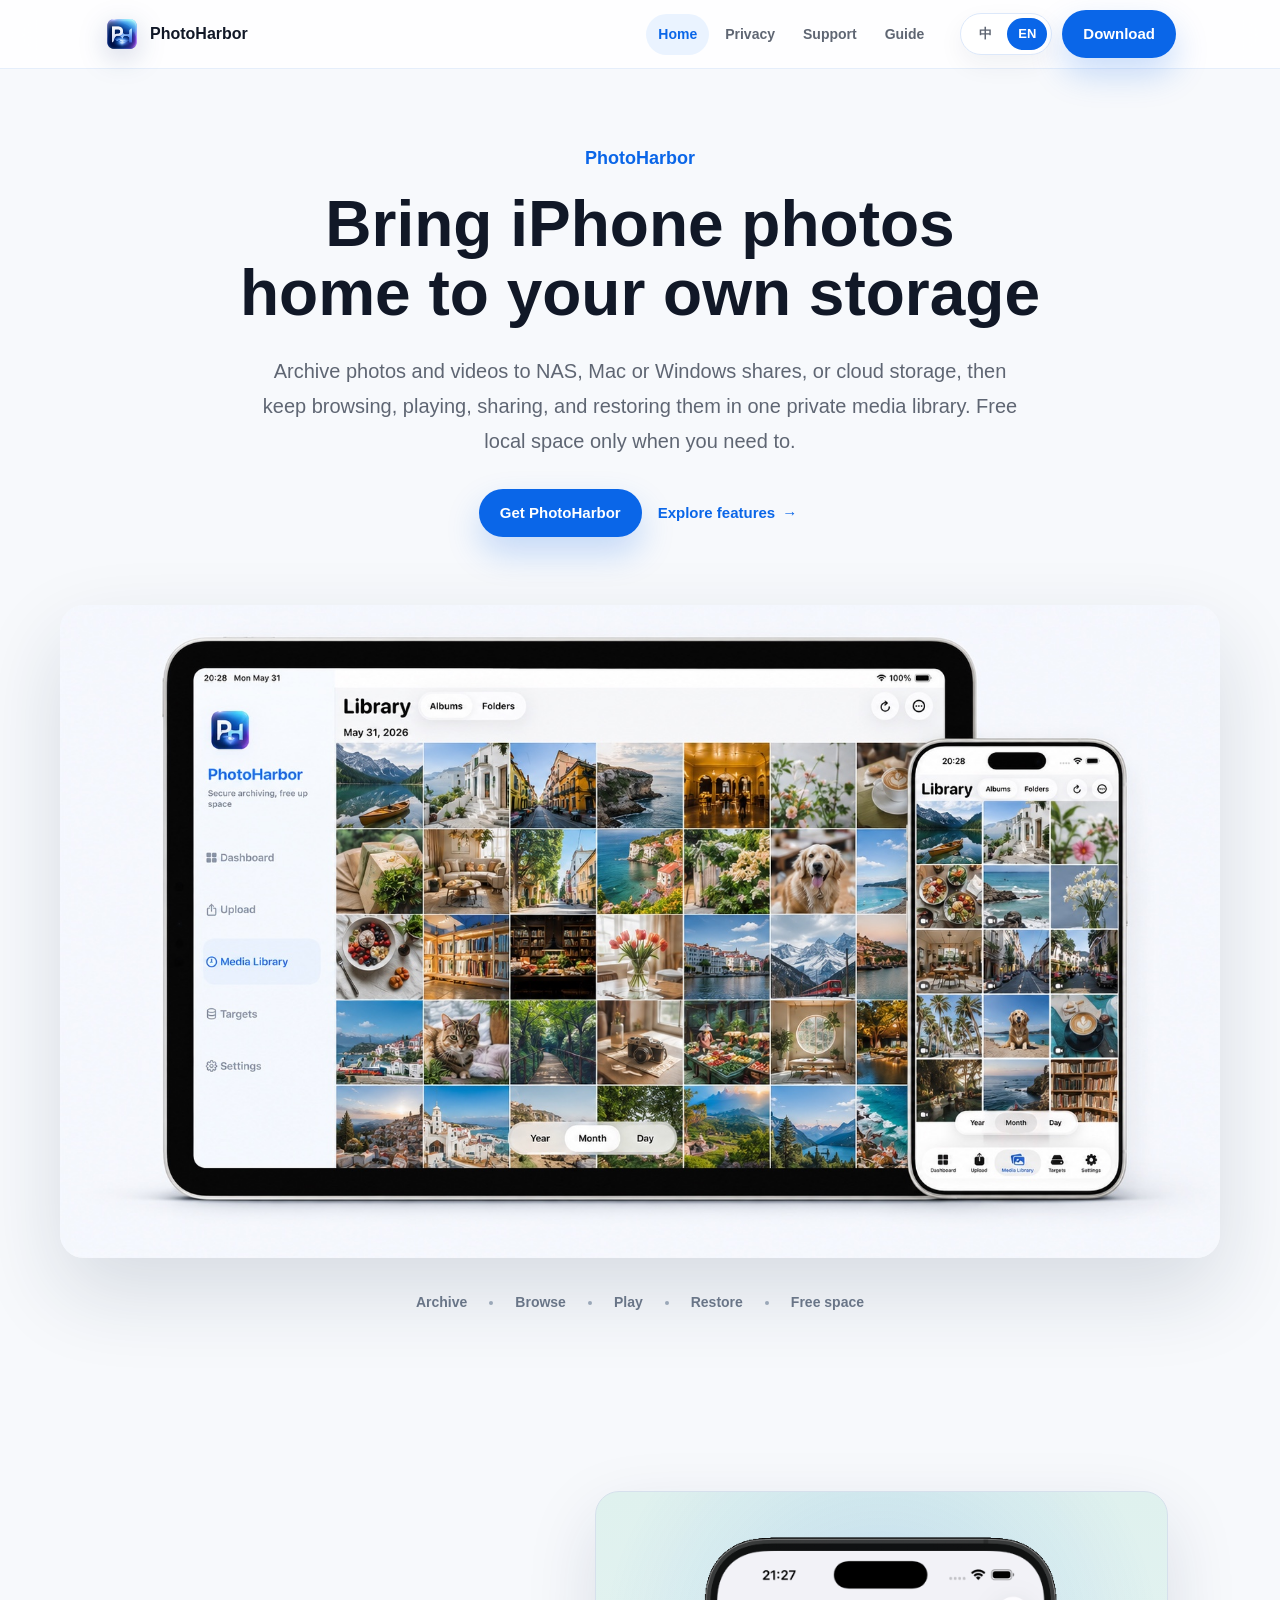
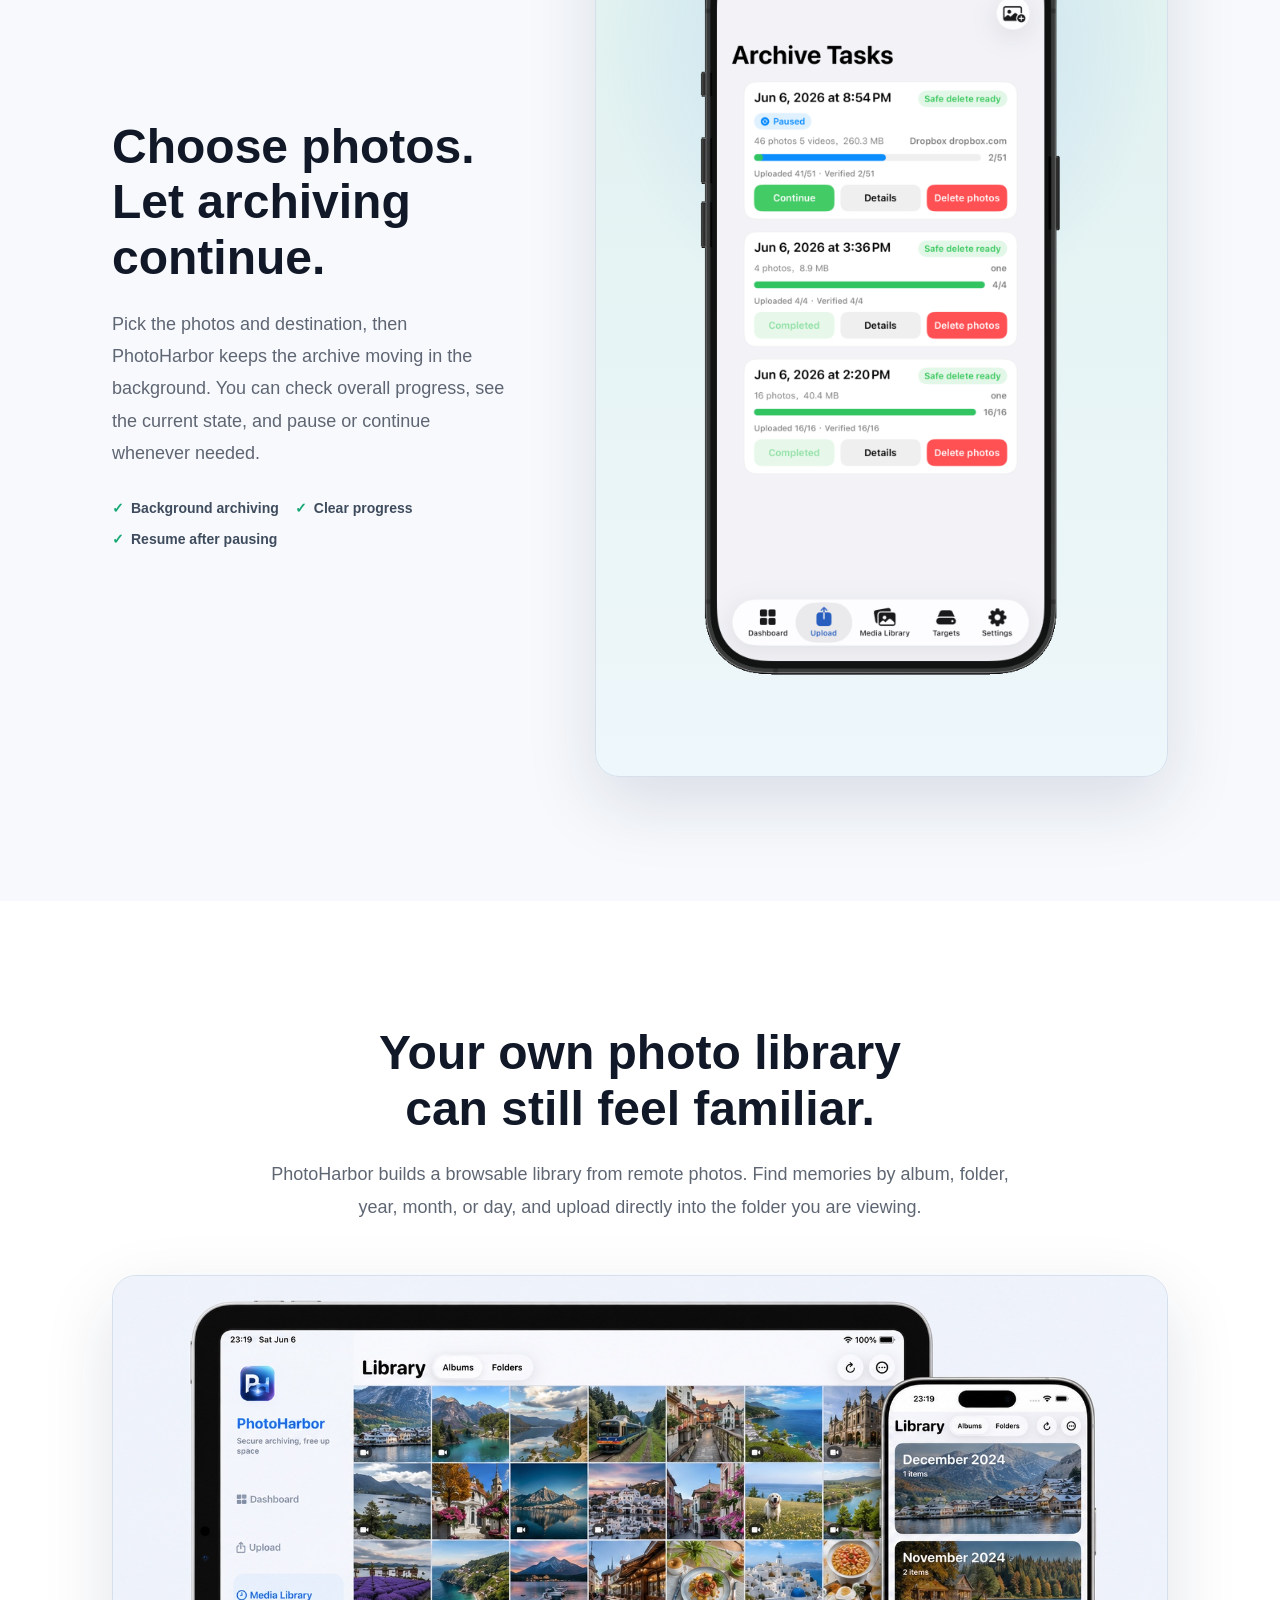
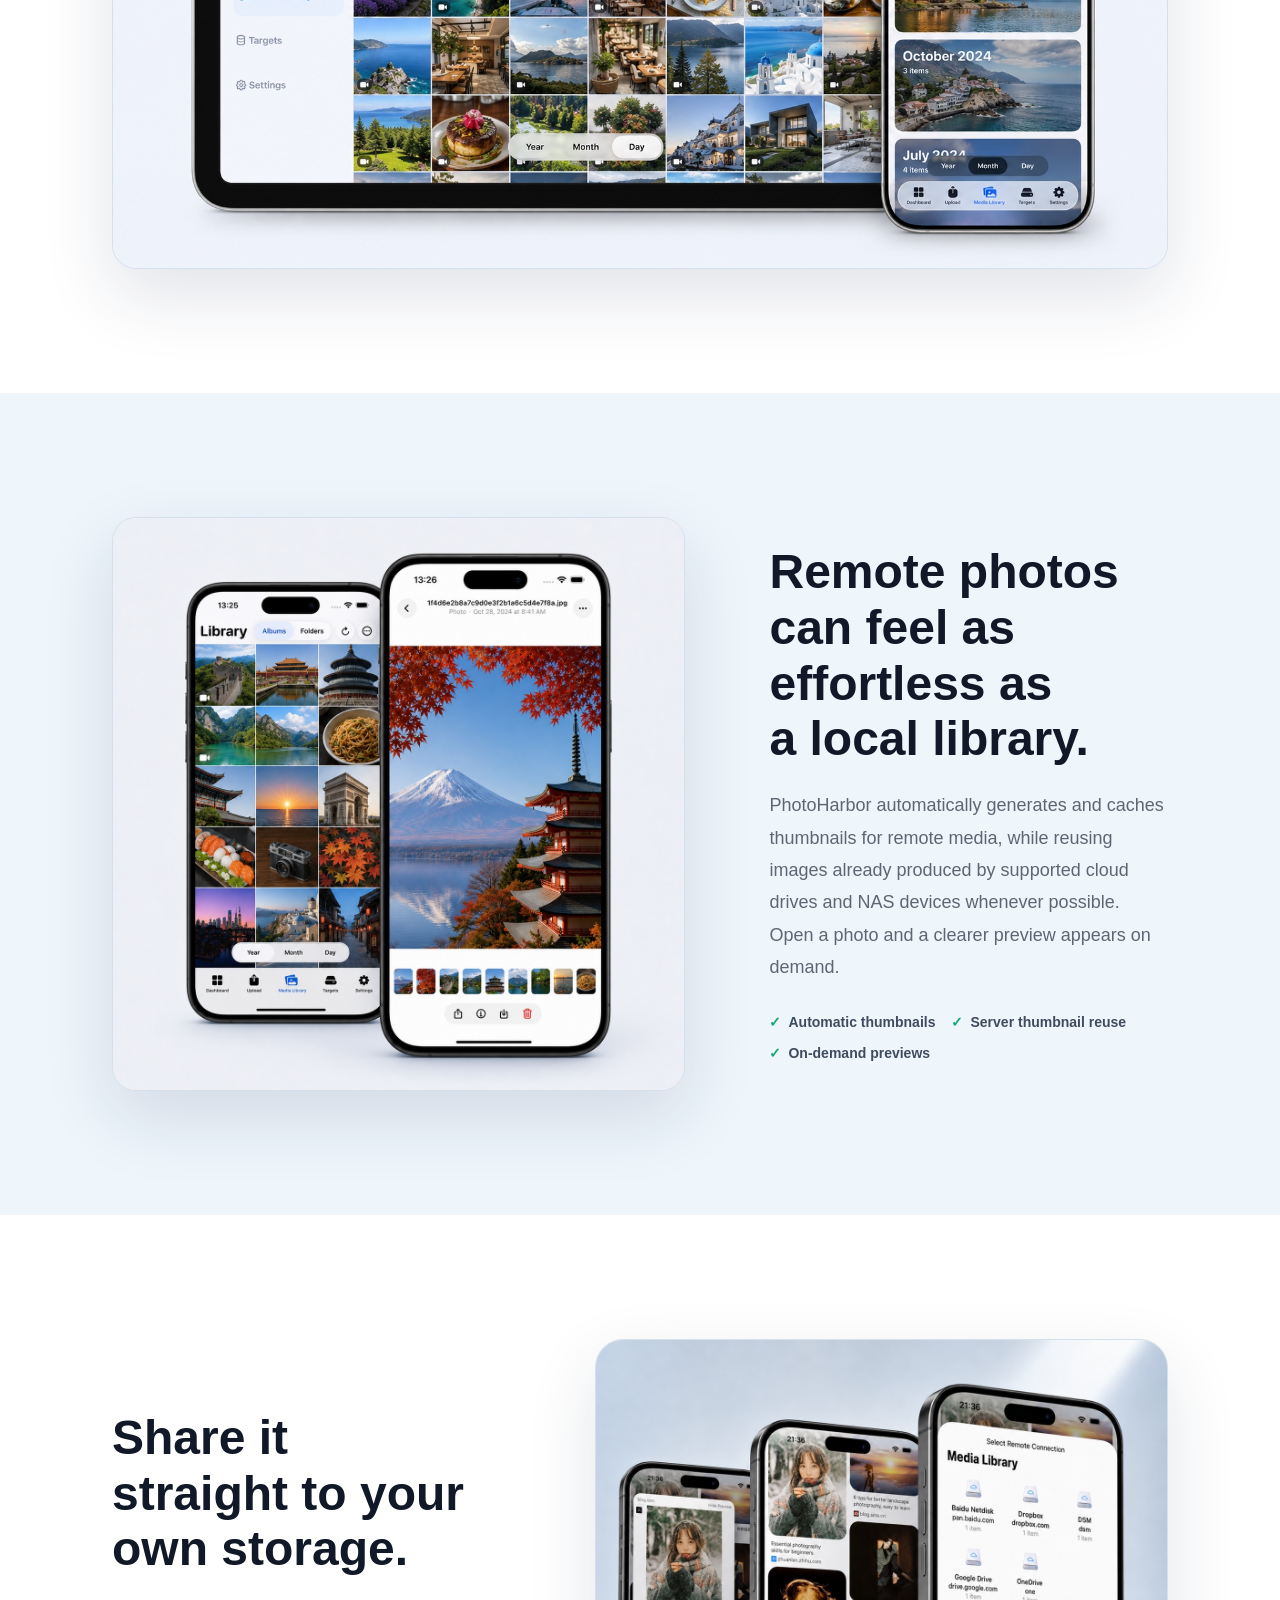
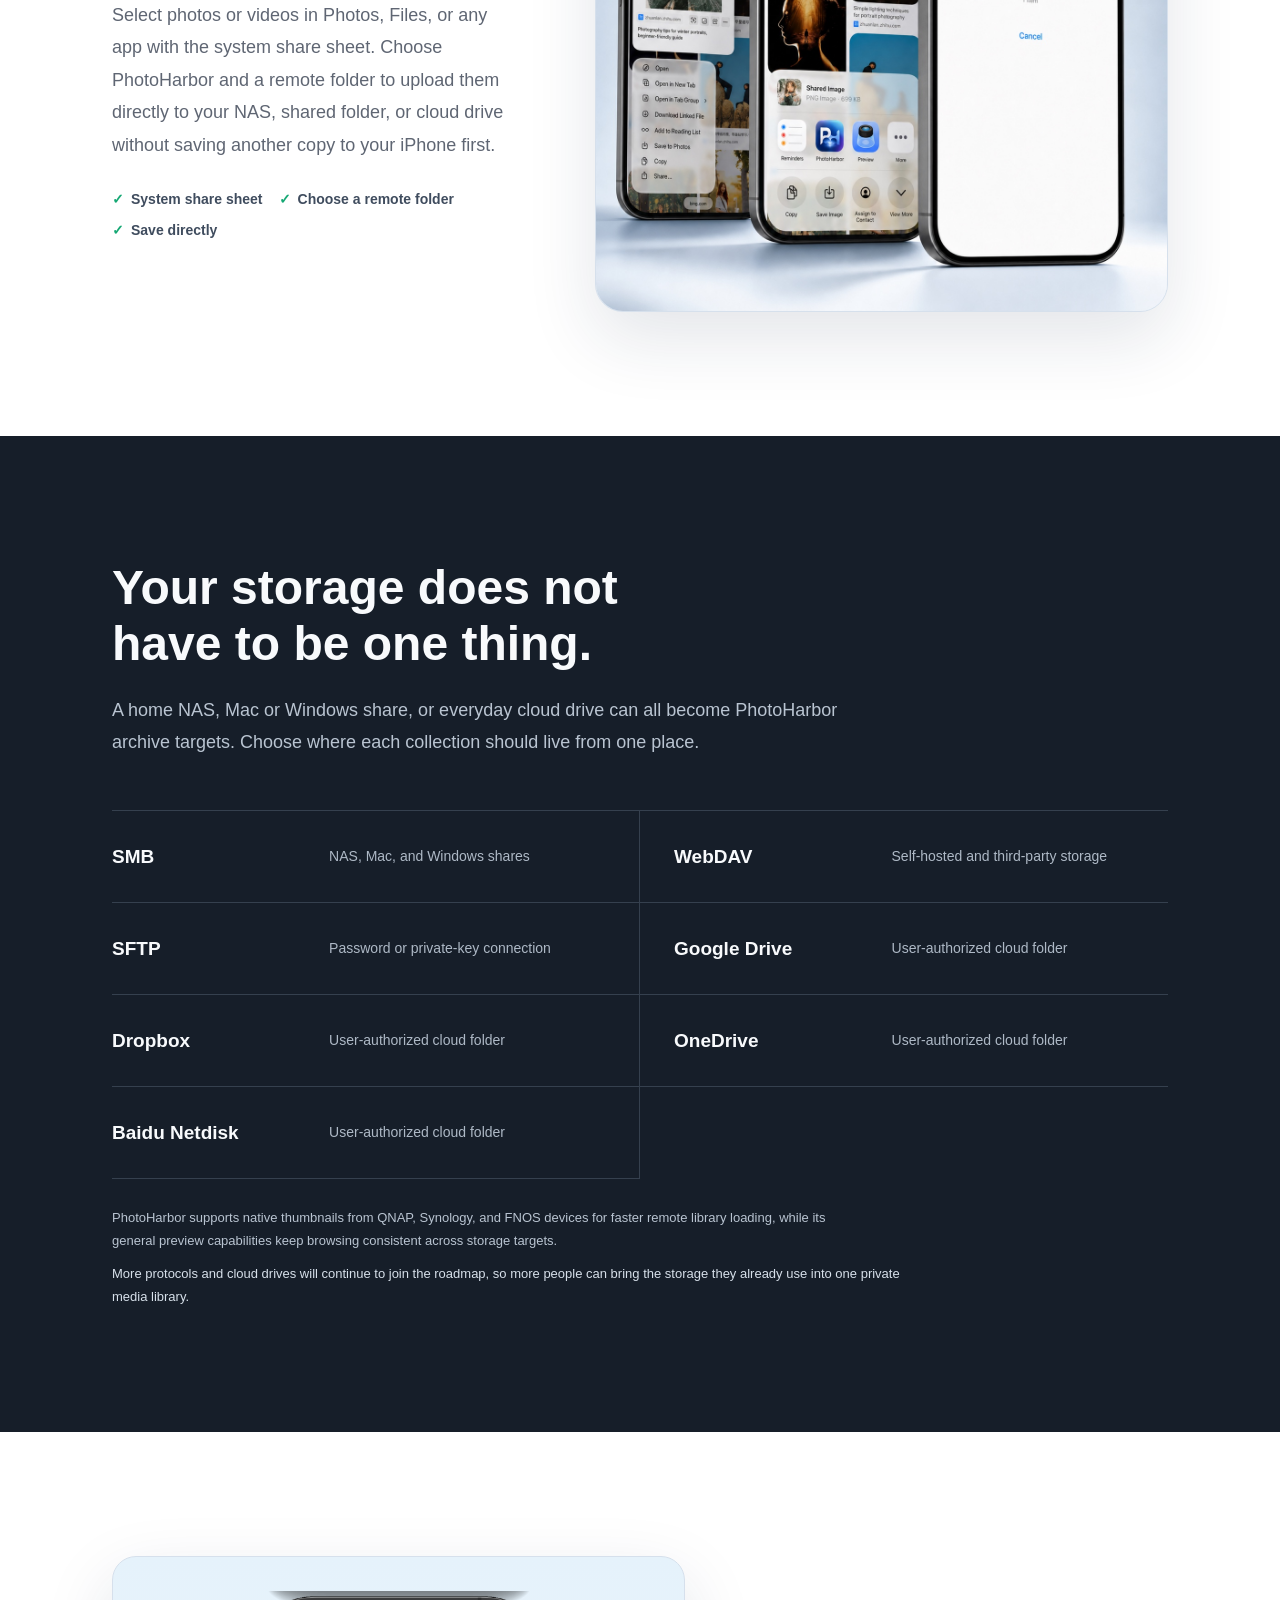
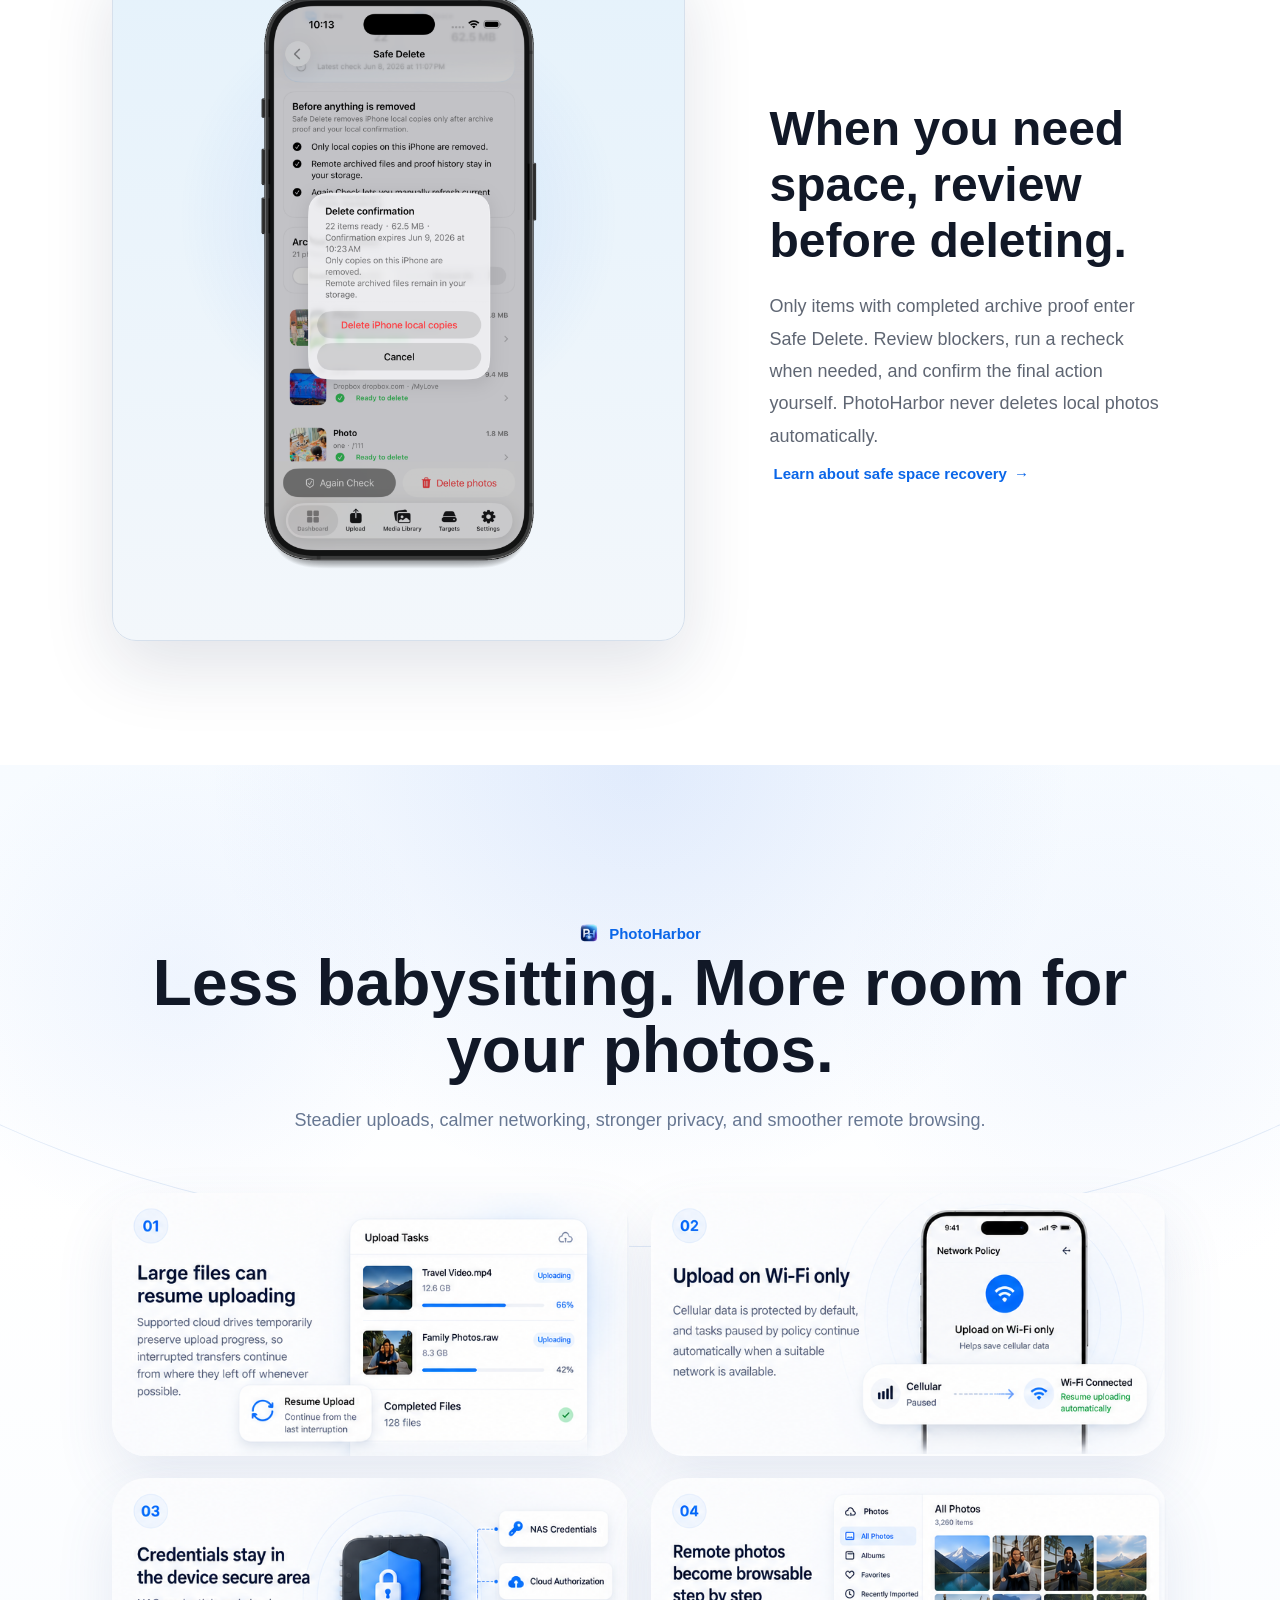
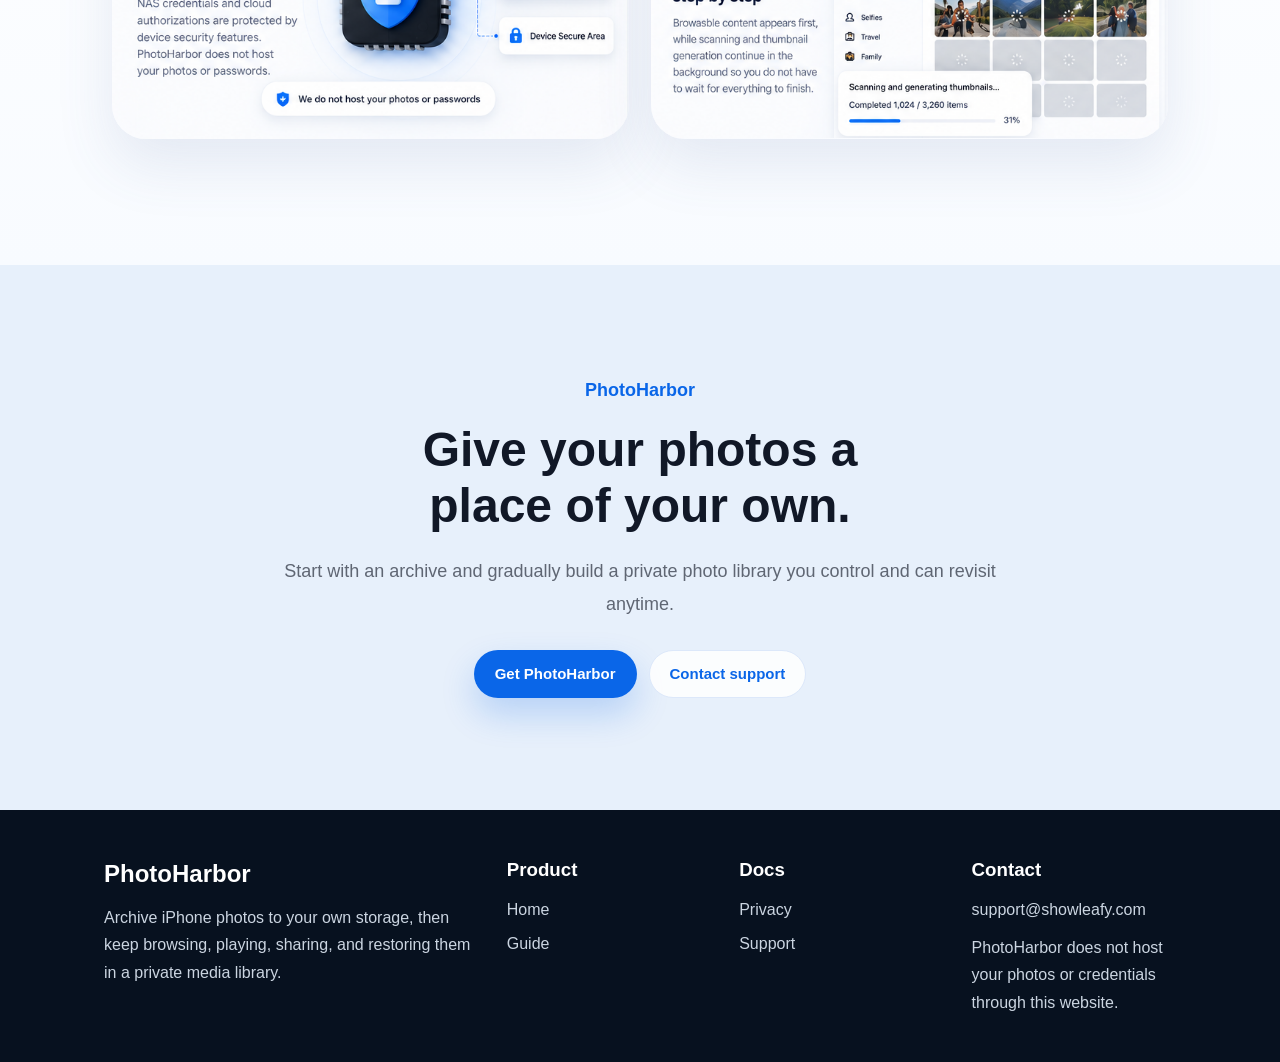
==== index.html @ 4d38d7c5 "Deploy PhotoHarbor website" ====
<!doctype html>
<html lang="zh-Hans">
  <head>
    <meta charset="utf-8">
    <meta name="viewport" content="width=device-width, initial-scale=1">
    <meta name="description" content="PhotoHarbor turns storage you control into a private photo library for archiving, browsing, playing, restoring, and safely freeing iPhone space.">
    <title>PhotoHarbor</title>
    <link rel="icon" href="assets/app-icon.png" type="image/png">
    <link rel="apple-touch-icon" href="assets/app-icon.png">
    <link rel="stylesheet" href="assets/styles.css?v=20260610d">
  </head>
  <body class="home-page" data-title-key="home_title">
    <div class="scroll-progress" aria-hidden="true"></div>
    <header class="site-header">
      <nav class="nav" aria-label="Primary">
        <a class="brand" href="index.html">
          <img class="brand-mark" src="assets/app-icon.png" alt="">
          <span>PhotoHarbor</span>
        </a>
        <div class="nav-links">
          <a href="index.html" aria-current="page" data-i18n="nav_home">首页</a>
          <a href="privacy.html" data-i18n="nav_privacy">隐私</a>
          <a href="support.html" data-i18n="nav_support">支持</a>
          <a href="guide.html" data-i18n="nav_guide">使用说明</a>
        </div>
        <div class="nav-actions">
          <div class="lang-switch" aria-label="Language switch">
            <button class="lang-option" type="button" data-lang="zh">中</button>
            <button class="lang-option" type="button" data-lang="en">EN</button>
          </div>
          <a class="btn btn-primary" href="mailto:support@showleafy.com?subject=PhotoHarbor" data-i18n="nav_cta">获取 App</a>
        </div>
      </nav>
    </header>

    <main class="main">
      <section class="home-hero">
        <div class="home-hero-copy reveal">
          <p class="product-name">PhotoHarbor</p>
          <h1 data-i18n="home_title">把 iPhone 照片，带回你自己的存储</h1>
          <p class="home-hero-intro" data-i18n="home_intro">把照片和视频归档到 NAS、Mac / Windows 共享文件夹或云盘，在一个私人媒体库里继续浏览、播放、分享和恢复。需要腾空间时，再安心处理本机副本。</p>
          <div class="hero-actions">
            <a class="btn btn-primary" href="mailto:support@showleafy.com?subject=PhotoHarbor" data-i18n="home_cta_primary">获取 PhotoHarbor</a>
            <a class="text-link" href="#features" data-i18n="home_cta_secondary">浏览主要功能</a>
          </div>
        </div>

        <div class="product-stage reveal" data-reveal-delay="120">
          <img
            class="hero-product-image"
            src="assets/home-hero-zh.jpg"
            data-lang-src-zh="assets/home-hero-zh.jpg"
            data-lang-src-en="assets/home-hero-en.jpg"
            data-i18n-alt="home_visual_alt"
            alt="PhotoHarbor 在 iPad 和 iPhone 上浏览远端媒体库"
            width="1672"
            height="941"
            fetchpriority="high"
          >
        </div>

        <div class="capability-strip reveal" data-reveal-delay="180" aria-label="Core capabilities">
          <span data-i18n="home_capability_1">归档</span>
          <i aria-hidden="true"></i>
          <span data-i18n="home_capability_2">浏览</span>
          <i aria-hidden="true"></i>
          <span data-i18n="home_capability_3">播放</span>
          <i aria-hidden="true"></i>
          <span data-i18n="home_capability_4">恢复</span>
          <i aria-hidden="true"></i>
          <span data-i18n="home_capability_5">释放空间</span>
        </div>
      </section>

      <div id="features">
        <section class="story-section story-archive">
          <div class="story-inner story-split">
            <div class="story-copy reveal">
              <p class="story-index">01</p>
              <h2 data-i18n="home_archive_title">选好照片，归档交给后台。</h2>
              <p data-i18n="home_archive_text">选好照片和存放位置后，PhotoHarbor 会把归档任务放到后台有序完成。你可以随时查看整体进度、当前状态，并在需要时暂停或继续。</p>
              <div class="feature-notes">
                <span data-i18n="home_archive_note_1">后台归档</span>
                <span data-i18n="home_archive_note_2">进度清楚</span>
                <span data-i18n="home_archive_note_3">暂停后继续</span>
              </div>
            </div>
            <div class="media-frame media-portrait archive-shot-frame reveal" data-reveal-delay="100">
              <img
                class="archive-product-image"
                src="assets/home-archive-zh.png?v=20260606b"
                data-lang-src-zh="assets/home-archive-zh.png?v=20260606b"
                data-lang-src-en="assets/home-archive-en.png?v=20260606b"
                data-i18n-alt="home_archive_visual_alt"
                alt="PhotoHarbor 归档任务列表展示整体进度、状态和暂停继续操作"
                width="462"
                height="999"
                loading="lazy">
            </div>
          </div>
        </section>

        <section class="story-section story-library">
          <div class="story-inner">
            <div class="story-heading center reveal">
              <p class="story-index">02</p>
              <h2 data-i18n="home_library_title">自己的照片库，也可以熟悉又好逛。</h2>
              <p data-i18n="home_library_text">PhotoHarbor 会为远端照片建立可浏览的媒体库。按相册、文件夹、年、月、日找到回忆，也能在当前目录继续上传，不必在文件路径里来回寻找。</p>
            </div>
            <div class="media-frame media-wide library-shot-frame reveal" data-reveal-delay="100">
              <img
                class="library-product-image"
                src="assets/home-library-zh.jpg?v=20260606a"
                data-lang-src-zh="assets/home-library-zh.jpg?v=20260606a"
                data-lang-src-en="assets/home-library-en.jpg?v=20260606a"
                data-i18n-alt="home_library_visual_alt"
                alt="PhotoHarbor 在 iPad 和 iPhone 上展示远端媒体库网格与按月浏览"
                width="1672"
                height="941"
                loading="lazy">
            </div>
          </div>
        </section>

        <section class="story-section story-thumbnails">
          <div class="story-inner story-split story-split-reverse">
            <div class="story-copy reveal">
              <p class="story-index">03</p>
              <h2 data-i18n="home_thumbnail_title">远端照片，也能像本地相册一样顺手。</h2>
              <p data-i18n="home_thumbnail_text">PhotoHarbor 会自动生成并缓存远端媒体缩略图，也会优先获取支持的网盘和 NAS 已生成的小图，减少等待和原件读取。打开单张照片时，再按需呈现更清晰的预览。</p>
              <div class="feature-notes">
                <span data-i18n="home_thumbnail_note_1">自动生成缩略图</span>
                <span data-i18n="home_thumbnail_note_2">复用服务端小图</span>
                <span data-i18n="home_thumbnail_note_3">按需高清预览</span>
              </div>
            </div>
            <div class="media-frame media-thumbnails thumbnail-shot-frame reveal" data-reveal-delay="100">
              <img
                class="thumbnail-product-image"
                src="assets/home-thumbnails-zh.jpg?v=20260607a"
                data-lang-src-zh="assets/home-thumbnails-zh.jpg?v=20260607a"
                data-lang-src-en="assets/home-thumbnails-en.jpg?v=20260607a"
                data-i18n-alt="home_thumbnail_visual_alt"
                alt="PhotoHarbor 展示远端媒体缩略图网格与单张高清预览"
                width="1254"
                height="1254"
                loading="lazy">
            </div>
          </div>
        </section>

        <section class="story-section story-share">
          <div class="story-inner story-split">
            <div class="story-copy reveal">
              <p class="story-index">05</p>
              <h2 data-i18n="home_share_title">从分享菜单，直接存进自己的存储。</h2>
              <p data-i18n="home_share_text">在照片、文件或其他支持系统分享的 App 中选中图片和视频，选择 PhotoHarbor，再指定远程连接与文件夹。无需先保存到 iPhone，就能把内容直接上传到自己的 NAS、共享文件夹或云盘。</p>
              <div class="feature-notes">
                <span data-i18n="home_share_note_1">系统分享入口</span>
                <span data-i18n="home_share_note_2">选择远端文件夹</span>
                <span data-i18n="home_share_note_3">直接完成保存</span>
              </div>
            </div>
            <div class="share-composition share-shot-frame reveal" data-reveal-delay="100" data-i18n-aria-label="home_share_visual_alt" aria-label="通过系统分享菜单将图片和视频保存到 PhotoHarbor 远端文件夹">
              <img
                class="share-product-image"
                src="assets/home-share-zh.jpg?v=20260608a"
                data-lang-src-zh="assets/home-share-zh.jpg?v=20260608a"
                data-lang-src-en="assets/home-share-en.jpg?v=20260608a"
                data-i18n-alt="home_share_visual_alt"
                alt="通过系统分享菜单将图片和视频保存到 PhotoHarbor 远端文件夹"
                width="1254"
                height="1254"
                loading="lazy">
            </div>
          </div>
        </section>

        <section class="story-section story-storage">
          <div class="story-inner">
            <div class="story-heading reveal">
              <p class="story-index">06</p>
              <h2 data-i18n="home_storage_title">你的存储，不必只有一种。</h2>
              <p data-i18n="home_storage_text">家里的 NAS、Mac / Windows 共享文件夹，或常用云盘，都可以成为 PhotoHarbor 的归档目标。你只需要在一个入口里选择照片要去哪里。</p>
            </div>
            <div class="storage-list reveal" data-reveal-delay="100" aria-label="Supported storage targets">
              <div><strong>SMB</strong><span data-i18n="home_storage_nas">NAS 与 Mac / Windows 共享文件夹</span></div>
              <div><strong>WebDAV</strong><span data-i18n="home_storage_webdav">自建与第三方存储</span></div>
              <div><strong>SFTP</strong><span data-i18n="home_storage_sftp">密码或私钥连接</span></div>
              <div><strong>Google Drive</strong><span data-i18n="home_storage_cloud">用户授权的云端目录</span></div>
              <div><strong>Dropbox</strong><span data-i18n="home_storage_cloud">用户授权的云端目录</span></div>
              <div><strong>OneDrive</strong><span data-i18n="home_storage_cloud">用户授权的云端目录</span></div>
              <div><strong data-i18n="home_storage_baidu">百度网盘</strong><span data-i18n="home_storage_cloud">用户授权的云端目录</span></div>
            </div>
            <p class="storage-footnote reveal" data-i18n="home_storage_note">PhotoHarbor 支持直接读取 QNAP、群晖和飞牛 NAS 的原生缩略图，加快远端媒体库加载；同时通过通用预览能力，为不同存储目标提供连贯一致的浏览体验。</p>
            <p class="storage-footnote storage-roadmap reveal" data-i18n="home_storage_roadmap">我们也会持续扩展更多协议和网盘支持，让更多用户可以把已有存储接入同一个私人媒体库。</p>
          </div>
        </section>

        <section class="story-section story-delete">
          <div class="story-inner story-split story-split-reverse">
            <div class="story-copy reveal">
              <p class="story-index">07</p>
              <h2 data-i18n="home_delete_title">需要腾空间时，再确认删除。</h2>
              <p data-i18n="home_delete_text">完成归档证明的项目才会进入 Safe Delete。你可以查看阻断原因、按需再次校验，并在最后一步亲自确认。PhotoHarbor 不会自动删除本机照片。</p>
              <a class="text-link" href="guide.html" data-i18n="home_delete_link">了解安全释放空间</a>
            </div>
            <div class="media-frame media-compact delete-shot-frame reveal" data-reveal-delay="100">
              <img
                class="delete-product-image"
                src="assets/home-delete-zh.png?v=20260609b"
                data-lang-src-zh="assets/home-delete-zh.png?v=20260609b"
                data-lang-src-en="assets/home-delete-en.png?v=20260609a"
                data-i18n-alt="home_delete_visual_alt"
                alt="PhotoHarbor 安全删除确认界面截图"
              >
            </div>
          </div>
        </section>
      </div>

      <section class="detail-section">
        <div class="detail-inner">
          <div class="story-heading center reveal detail-heading">
            <p class="detail-brand">
              <img src="assets/app-icon.png" alt="" aria-hidden="true">
              <span>PhotoHarbor</span>
            </p>
            <h2 data-i18n="home_details_title">少操心一点，照片更从容一点。</h2>
            <p data-i18n="home_details_intro">上传更稳、网络更省心、隐私更安全、远端浏览更顺畅。</p>
          </div>
          <div class="detail-grid">
            <article class="detail-card-image reveal">
              <img
                class="detail-card-image-asset"
                src="assets/home-detail-card-01.png?v=20260610a"
                data-lang-src-zh="assets/home-detail-card-01.png?v=20260610a"
                data-lang-src-en="assets/home-detail-card-01-en.png?v=20260610a"
                alt=""
                loading="lazy"
              >
            </article>
            <article class="detail-card-image reveal" data-reveal-delay="60">
              <img
                class="detail-card-image-asset"
                src="assets/home-detail-card-02.png?v=20260610a"
                data-lang-src-zh="assets/home-detail-card-02.png?v=20260610a"
                data-lang-src-en="assets/home-detail-card-02-en.png?v=20260610a"
                alt=""
                loading="lazy"
              >
            </article>
            <article class="detail-card-image reveal" data-reveal-delay="120">
              <img
                class="detail-card-image-asset"
                src="assets/home-detail-card-03.png?v=20260610a"
                data-lang-src-zh="assets/home-detail-card-03.png?v=20260610a"
                data-lang-src-en="assets/home-detail-card-03-en.png?v=20260610a"
                alt=""
                loading="lazy"
              >
            </article>
            <article class="detail-card-image reveal" data-reveal-delay="180">
              <img
                class="detail-card-image-asset"
                src="assets/home-detail-card-04.png?v=20260610a"
                data-lang-src-zh="assets/home-detail-card-04.png?v=20260610a"
                data-lang-src-en="assets/home-detail-card-04-en.png?v=20260610a"
                alt=""
                loading="lazy"
              >
            </article>
          </div>
        </div>
      </section>

      <section class="home-cta" id="download">
        <div class="home-cta-inner reveal">
          <p class="product-name">PhotoHarbor</p>
          <h2 data-i18n="home_final_title">让照片住进你自己的地方。</h2>
          <p data-i18n="home_final_text">从归档开始，慢慢建立一个由你掌控、随时可看的私人照片库。</p>
          <div class="hero-actions">
            <a class="btn btn-primary" href="mailto:support@showleafy.com?subject=PhotoHarbor" data-i18n="home_final_cta">获取 PhotoHarbor</a>
            <a class="btn btn-secondary" href="support.html" data-i18n="home_final_support">联系支持</a>
          </div>
        </div>
      </section>
    </main>

    <footer class="site-footer">
      <div class="footer-inner">
        <div>
          <h2>PhotoHarbor</h2>
          <p data-i18n="footer_intro">把 iPhone 照片归档到自己的存储，并在一个私人媒体库里继续浏览、播放、分享和恢复。</p>
        </div>
        <div>
          <h3 data-i18n="footer_product">产品</h3>
          <div class="footer-links">
            <a href="index.html" data-i18n="nav_home">首页</a>
            <a href="guide.html" data-i18n="nav_guide">使用说明</a>
          </div>
        </div>
        <div>
          <h3 data-i18n="footer_docs">文档</h3>
          <div class="footer-links">
            <a href="privacy.html" data-i18n="nav_privacy">隐私</a>
            <a href="support.html" data-i18n="nav_support">支持</a>
          </div>
        </div>
        <div>
          <h3 data-i18n="footer_contact">联系</h3>
          <div class="footer-links">
            <a href="mailto:support@showleafy.com">support@showleafy.com</a>
          </div>
          <p data-i18n="footer_privacy_note">PhotoHarbor 不通过官网托管你的照片或凭据。</p>
        </div>
      </div>
    </footer>

    <script src="assets/app.js?v=20260610d"></script>
  </body>
</html>
---- assets/styles.css ----
:root {
  color-scheme: light;
  --ph-font-sans: Inter, "SF Pro Text", -apple-system, BlinkMacSystemFont, "PingFang SC", "Microsoft YaHei", sans-serif;
  --ph-color-bg: #f7f9fc;
  --ph-color-surface: #ffffff;
  --ph-color-surface-elevated: #fcfeff;
  --ph-color-surface-subtle: #f8fbff;
  --ph-color-footer: #07111f;
  --ph-color-text: #111827;
  --ph-color-text-muted: #5f6673;
  --ph-color-text-subtle: #8a93a3;
  --ph-color-border: #dce8fa;
  --ph-color-border-strong: #b8c7de;
  --ph-color-primary: #0a66e8;
  --ph-color-primary-hover: #0759cc;
  --ph-color-primary-soft: #eaf3ff;
  --ph-color-teal: #0a9a9a;
  --ph-color-teal-soft: #e8faf6;
  --ph-color-success: #16a874;
  --ph-color-success-soft: #eaf8ef;
  --ph-color-warning: #c45a10;
  --ph-color-warning-soft: #fff3e2;
  --ph-color-danger: #d14343;
  --ph-color-danger-soft: #fff1f1;
  --ph-color-indigo: #3f5bea;
  --ph-color-indigo-soft: #eef0ff;
  --ph-gradient-hero: linear-gradient(135deg, #eaf3ff 0%, #f7fbff 52%, #e8faf6 100%);
  --ph-shadow-card: 0 18px 48px rgba(15, 35, 70, 0.08);
  --ph-shadow-card-hover: 0 22px 56px rgba(15, 35, 70, 0.12);
  --ph-shadow-media: 0 28px 80px rgba(10, 102, 232, 0.14);
  --ph-container-page: 1120px;
  --ph-radius-sm: 12px;
  --ph-radius-md: 18px;
  --ph-radius-lg: 28px;
  --ph-radius-xl: 36px;
  --ph-radius-pill: 999px;
  --ph-ease: cubic-bezier(0.2, 0.8, 0.2, 1);
}

* {
  box-sizing: border-box;
}

html {
  min-width: 320px;
  scroll-behavior: smooth;
}

body {
  margin: 0;
  color: var(--ph-color-text);
  background: var(--ph-color-bg);
  font-family: var(--ph-font-sans);
  line-height: 1.5;
  text-rendering: optimizeLegibility;
  -webkit-font-smoothing: antialiased;
}

a {
  color: inherit;
  text-decoration: none;
}

button {
  font: inherit;
}

:focus-visible {
  outline: 2px solid var(--ph-color-primary);
  outline-offset: 4px;
}

.site-header {
  position: sticky;
  top: 0;
  z-index: 20;
  border-bottom: 1px solid rgba(220, 232, 250, 0.74);
  background: rgba(255, 255, 255, 0.82);
  backdrop-filter: blur(18px);
}

.nav {
  display: flex;
  align-items: center;
  justify-content: space-between;
  gap: 24px;
  width: min(100%, var(--ph-container-page));
  min-height: 68px;
  margin: 0 auto;
  padding: 0 24px;
}

.brand {
  display: inline-flex;
  align-items: center;
  gap: 10px;
  font-weight: 700;
  letter-spacing: 0;
  white-space: nowrap;
}

.brand-mark {
  display: block;
  width: 36px;
  height: 36px;
  object-fit: contain;
  filter: drop-shadow(0 8px 14px rgba(10, 42, 108, 0.2));
}

.nav-links {
  display: flex;
  align-items: center;
  gap: 4px;
  margin-left: auto;
}

.nav-links a {
  padding: 10px 12px;
  color: var(--ph-color-text-muted);
  border-radius: var(--ph-radius-pill);
  font-size: 14px;
  font-weight: 600;
  transition: color 180ms var(--ph-ease), background 180ms var(--ph-ease);
}

.nav-links a:hover,
.nav-links a[aria-current="page"] {
  color: var(--ph-color-primary);
  background: var(--ph-color-primary-soft);
}

.nav-actions {
  display: flex;
  align-items: center;
  gap: 10px;
}

.lang-switch {
  display: inline-flex;
  align-items: center;
  gap: 2px;
  padding: 4px;
  border: 1px solid var(--ph-color-border);
  border-radius: var(--ph-radius-pill);
  background: var(--ph-color-surface);
  box-shadow: 0 10px 26px rgba(15, 35, 70, 0.06);
}

.lang-option {
  min-width: 40px;
  min-height: 32px;
  padding: 0 10px;
  border: 0;
  color: var(--ph-color-text-muted);
  border-radius: var(--ph-radius-pill);
  background: transparent;
  cursor: pointer;
  font-size: 13px;
  font-weight: 700;
  transition: background 180ms var(--ph-ease), color 180ms var(--ph-ease), transform 180ms var(--ph-ease);
}

.lang-option:hover {
  color: var(--ph-color-primary);
}

.lang-option.is-active {
  color: #fff;
  background: var(--ph-color-primary);
}

.btn {
  display: inline-flex;
  align-items: center;
  justify-content: center;
  min-height: 48px;
  padding: 0 20px;
  border: 1px solid transparent;
  border-radius: var(--ph-radius-pill);
  font-size: 15px;
  font-weight: 700;
  transition: transform 180ms var(--ph-ease), box-shadow 180ms var(--ph-ease), background 180ms var(--ph-ease), border-color 180ms var(--ph-ease);
}

.btn:hover {
  transform: translateY(-1px);
}

.btn-primary {
  color: #fff;
  background: var(--ph-color-primary);
  box-shadow: 0 16px 34px rgba(10, 102, 232, 0.22);
}

.btn-primary:hover {
  background: var(--ph-color-primary-hover);
}

.btn-secondary {
  color: var(--ph-color-primary);
  border-color: var(--ph-color-border);
  background: rgba(255, 255, 255, 0.86);
}

.btn-secondary:hover {
  border-color: rgba(10, 102, 232, 0.28);
  box-shadow: var(--ph-shadow-card);
}

.main {
  overflow: hidden;
}

.section {
  width: min(100%, var(--ph-container-page));
  margin: 0 auto;
  padding: 96px 24px;
}

.section-tight {
  padding-top: 56px;
}

.hero {
  width: min(100%, 1180px);
  margin: 0 auto;
  padding: 72px 24px 86px;
}

.hero-shell {
  display: grid;
  grid-template-columns: minmax(0, 1.05fr) minmax(390px, 0.95fr);
  gap: 42px;
  align-items: center;
  min-height: calc(100svh - 88px);
  padding: 44px;
  border: 1px solid rgba(220, 232, 250, 0.78);
  border-radius: 40px;
  background: var(--ph-gradient-hero);
  box-shadow: var(--ph-shadow-card);
}

.eyebrow {
  display: inline-flex;
  align-items: center;
  gap: 8px;
  margin: 0 0 18px;
  color: var(--ph-color-teal);
  font-size: 14px;
  font-weight: 800;
}

.eyebrow::before {
  width: 8px;
  height: 8px;
  border-radius: 99px;
  background: currentColor;
  content: "";
}

.hero h1,
.page-hero h1 {
  max-width: 820px;
  margin: 0;
  color: var(--ph-color-text);
  font-size: clamp(40px, 5.8vw, 62px);
  line-height: 1.04;
  letter-spacing: 0;
  text-wrap: balance;
}

html[lang="en"] .hero h1 {
  font-size: clamp(38px, 4.3vw, 54px);
  line-height: 1.08;
}

.hero-copy,
.page-hero-copy {
  max-width: 680px;
  margin: 22px 0 0;
  color: var(--ph-color-text-muted);
  font-size: 18px;
  line-height: 1.75;
}

.hero-actions {
  display: flex;
  flex-wrap: wrap;
  gap: 12px;
  margin-top: 30px;
}

.trust-row {
  display: flex;
  flex-wrap: wrap;
  gap: 10px;
  margin-top: 28px;
}

.chip {
  display: inline-flex;
  align-items: center;
  gap: 8px;
  min-height: 34px;
  padding: 0 12px;
  color: var(--ph-color-text-muted);
  border: 1px solid rgba(220, 232, 250, 0.86);
  border-radius: var(--ph-radius-pill);
  background: rgba(255, 255, 255, 0.72);
  font-size: 13px;
  font-weight: 700;
}

.chip::before {
  width: 8px;
  height: 8px;
  border-radius: 50%;
  background: var(--ph-color-success);
  content: "";
}

.visual-card {
  position: relative;
  min-height: 500px;
  border: 1px solid rgba(220, 232, 250, 0.9);
  border-radius: 36px;
  background:
    linear-gradient(180deg, rgba(255, 255, 255, 0.82), rgba(255, 255, 255, 0.54)),
    radial-gradient(circle at 28% 20%, rgba(10, 102, 232, 0.18), transparent 18rem),
    radial-gradient(circle at 78% 76%, rgba(10, 154, 154, 0.15), transparent 18rem),
    #fff;
  box-shadow: var(--ph-shadow-media);
  overflow: hidden;
}

.placeholder {
  position: relative;
  display: grid;
  place-items: center;
  min-height: 280px;
  padding: 24px;
  color: var(--ph-color-text-muted);
  border: 1px dashed rgba(10, 102, 232, 0.28);
  border-radius: 28px;
  background:
    linear-gradient(135deg, rgba(234, 243, 255, 0.76), rgba(232, 250, 246, 0.76)),
    repeating-linear-gradient(135deg, rgba(10, 102, 232, 0.06) 0, rgba(10, 102, 232, 0.06) 8px, transparent 8px, transparent 18px);
  text-align: center;
}

.placeholder strong {
  display: block;
  color: var(--ph-color-text);
  font-size: 17px;
}

.placeholder span {
  display: block;
  margin-top: 8px;
  font-size: 14px;
}

.hero-placeholder {
  position: absolute;
  inset: 28px;
}

.floating-proof {
  position: absolute;
  right: 32px;
  bottom: 32px;
  width: min(72%, 360px);
  padding: 18px;
  border: 1px solid rgba(220, 232, 250, 0.9);
  border-radius: 24px;
  background: rgba(255, 255, 255, 0.86);
  box-shadow: 0 20px 46px rgba(15, 35, 70, 0.12);
  backdrop-filter: blur(12px);
}

.proof-line {
  display: grid;
  grid-template-columns: 28px 1fr;
  gap: 10px;
  align-items: start;
  margin-top: 12px;
}

.proof-line:first-child {
  margin-top: 0;
}

.proof-line b {
  display: grid;
  place-items: center;
  width: 28px;
  height: 28px;
  color: #fff;
  border-radius: 50%;
  background: var(--ph-color-success);
  font-size: 12px;
}

.proof-line p {
  margin: 0;
  color: var(--ph-color-text);
  font-size: 14px;
  font-weight: 700;
}

.proof-line small {
  display: block;
  margin-top: 2px;
  color: var(--ph-color-text-subtle);
  font-size: 12px;
}

.section-header {
  display: grid;
  gap: 14px;
  max-width: 720px;
  margin-bottom: 34px;
}

.section-header.center {
  margin-right: auto;
  margin-left: auto;
  text-align: center;
}

.section-header h2,
.page-section h2 {
  margin: 0;
  font-size: clamp(30px, 4.8vw, 44px);
  line-height: 1.12;
  letter-spacing: 0;
}

.section-header p,
.page-section > p {
  margin: 0;
  color: var(--ph-color-text-muted);
  font-size: 17px;
  line-height: 1.75;
}

.grid {
  display: grid;
  gap: 24px;
}

.grid-2 {
  grid-template-columns: repeat(2, minmax(0, 1fr));
}

.grid-3 {
  grid-template-columns: repeat(3, minmax(0, 1fr));
}

.card {
  padding: 24px;
  border: 1px solid rgba(220, 232, 250, 0.86);
  border-radius: var(--ph-radius-lg);
  background: rgba(255, 255, 255, 0.86);
  box-shadow: var(--ph-shadow-card);
}

.card:hover {
  box-shadow: var(--ph-shadow-card-hover);
}

.card h3 {
  margin: 0;
  font-size: 22px;
  line-height: 1.28;
}

.card p {
  margin: 12px 0 0;
  color: var(--ph-color-text-muted);
  line-height: 1.72;
}

.icon-bubble {
  display: grid;
  place-items: center;
  width: 46px;
  height: 46px;
  margin-bottom: 18px;
  color: var(--ph-color-primary);
  border-radius: 16px;
  background: var(--ph-color-primary-soft);
  font-size: 20px;
  font-weight: 800;
}

.flow {
  display: grid;
  grid-template-columns: repeat(5, minmax(0, 1fr));
  gap: 14px;
}

.flow-step {
  min-height: 190px;
  padding: 18px;
  border: 1px solid rgba(220, 232, 250, 0.86);
  border-radius: 24px;
  background: #fff;
}

.flow-step b {
  display: grid;
  place-items: center;
  width: 34px;
  height: 34px;
  color: #fff;
  border-radius: 50%;
  background: var(--ph-color-primary);
  font-size: 13px;
}

.flow-step h3 {
  margin: 16px 0 8px;
  font-size: 18px;
}

.flow-step p {
  margin: 0;
  color: var(--ph-color-text-muted);
  font-size: 14px;
  line-height: 1.62;
}

.feature-band {
  display: grid;
  grid-template-columns: minmax(0, 0.9fr) minmax(0, 1.1fr);
  gap: 36px;
  align-items: center;
  padding: 34px;
  border: 1px solid rgba(220, 232, 250, 0.86);
  border-radius: 36px;
  background: rgba(255, 255, 255, 0.74);
  box-shadow: var(--ph-shadow-card);
}

.feature-band.reverse {
  grid-template-columns: minmax(0, 1.1fr) minmax(0, 0.9fr);
}

.feature-band.reverse .feature-copy {
  order: 2;
}

.feature-band.reverse .placeholder {
  order: 1;
}

.feature-copy h2 {
  margin: 0;
  font-size: clamp(30px, 4vw, 42px);
  line-height: 1.14;
}

.feature-copy p {
  margin: 16px 0 0;
  color: var(--ph-color-text-muted);
  font-size: 17px;
  line-height: 1.76;
}

/* Homepage */

.scroll-progress {
  position: fixed;
  top: 0;
  left: 0;
  z-index: 40;
  width: var(--scroll-progress, 0%);
  height: 2px;
  background: var(--ph-color-primary);
  pointer-events: none;
}

.home-page .site-header {
  transition: box-shadow 180ms var(--ph-ease), background 180ms var(--ph-ease);
}

.home-page .site-header.is-scrolled {
  background: rgba(255, 255, 255, 0.94);
  box-shadow: 0 10px 32px rgba(15, 35, 70, 0.07);
}

.home-hero {
  width: min(100%, 1240px);
  min-height: calc(100svh - 68px);
  margin: 0 auto;
  padding: 76px 32px 54px;
}

.home-hero-copy {
  max-width: 920px;
  margin: 0 auto;
  text-align: center;
}

.product-name {
  margin: 0 0 18px;
  color: var(--ph-color-primary);
  font-size: 18px;
  font-weight: 800;
}

.home-hero h1 {
  max-width: 900px;
  margin: 0 auto;
  font-size: 68px;
  line-height: 1.08;
  letter-spacing: 0;
  text-wrap: balance;
}

html[lang="en"] .home-hero h1 {
  max-width: 1040px;
  font-size: 64px;
}

.home-hero-intro {
  max-width: 760px;
  margin: 26px auto 0;
  color: var(--ph-color-text-muted);
  font-size: 20px;
  line-height: 1.75;
}

.home-hero .hero-actions {
  align-items: center;
  justify-content: center;
}

.text-link {
  display: inline-flex;
  align-items: center;
  min-height: 44px;
  padding: 0 4px;
  color: var(--ph-color-primary);
  font-size: 15px;
  font-weight: 750;
}

.text-link::after {
  margin-left: 7px;
  content: "→";
  transition: transform 180ms var(--ph-ease);
}

.text-link:hover::after {
  transform: translateX(4px);
}

.product-stage {
  width: min(100%, 1160px);
  aspect-ratio: 16 / 9;
  margin: 68px auto 0;
  transform-origin: center bottom;
}

.hero-product-image {
  display: block;
  width: 100%;
  height: auto;
  aspect-ratio: 1672 / 941;
  object-fit: cover;
  border-radius: 24px;
  box-shadow: 0 34px 84px rgba(22, 42, 74, 0.14);
}

.photo-grid {
  display: grid;
  grid-template-columns: repeat(4, minmax(0, 1fr));
  gap: 12px;
}

.photo-tile {
  display: block;
  aspect-ratio: 1 / 1;
  border-radius: 8px;
  background: #cad5e3;
}

.tile-1 { background: #9db9d7; }
.tile-2 { background: #c0a9ca; }
.tile-3 { background: #84b9ab; }
.tile-4 { background: #d6a7a0; }
.tile-5 { background: #b8c68f; }
.tile-6 { background: #7da4c8; }
.tile-7 { background: #c4b694; }
.tile-8 { background: #94a9ba; }

.media-caption {
  position: absolute;
  right: 22px;
  bottom: 18px;
  left: 22px;
  display: flex;
  justify-content: space-between;
  gap: 20px;
  margin: 0;
  padding: 12px 14px;
  color: #526173;
  border: 1px solid rgba(210, 220, 233, 0.9);
  border-radius: 10px;
  background: rgba(255, 255, 255, 0.92);
  font-size: 12px;
  backdrop-filter: blur(12px);
}

.media-caption strong {
  color: #172033;
}

.capability-strip {
  display: flex;
  align-items: center;
  justify-content: center;
  gap: 22px;
  margin: 34px auto 0;
  color: #697587;
  font-size: 14px;
  font-weight: 750;
}

.capability-strip i {
  width: 4px;
  height: 4px;
  border-radius: 50%;
  background: #9aa7b8;
}

.story-section {
  padding: 124px 0;
}

.story-section:nth-child(even) {
  background: #fff;
}

.story-inner,
.detail-inner,
.home-cta-inner {
  width: min(100%, var(--ph-container-page));
  margin: 0 auto;
  padding-right: 32px;
  padding-left: 32px;
}

.story-split {
  display: grid;
  grid-template-columns: minmax(0, 0.82fr) minmax(440px, 1.18fr);
  gap: 84px;
  align-items: center;
}

.story-split-reverse {
  grid-template-columns: minmax(440px, 1.18fr) minmax(0, 0.82fr);
}

.story-split-reverse .story-copy {
  order: 2;
}

.story-copy {
  max-width: 480px;
}

.story-index {
  margin: 0 0 18px;
  color: var(--ph-color-primary);
  font-size: 13px;
  font-weight: 850;
  text-transform: uppercase;
}

.home-page #features .story-index {
  display: none;
}

.story-copy h2,
.story-heading h2,
.home-cta h2 {
  margin: 0;
  font-size: 48px;
  line-height: 1.16;
  letter-spacing: 0;
  text-wrap: balance;
}

.story-copy > p:not(.story-index):not(.story-footnote),
.story-heading > p:not(.story-index),
.home-cta-inner > p:not(.product-name) {
  margin: 22px 0 0;
  color: var(--ph-color-text-muted);
  font-size: 18px;
  line-height: 1.8;
}

.story-heading {
  max-width: 760px;
  margin-bottom: 52px;
}

.story-heading.center {
  margin-right: auto;
  margin-left: auto;
  text-align: center;
}

.story-heading.center > p:not(.story-index) {
  margin-right: auto;
  margin-left: auto;
}

.feature-notes {
  display: flex;
  flex-wrap: wrap;
  gap: 10px 16px;
  margin-top: 28px;
}

.feature-notes span {
  color: #3f4c5e;
  font-size: 14px;
  font-weight: 750;
}

.feature-notes span::before {
  margin-right: 7px;
  color: var(--ph-color-success);
  content: "✓";
}

.media-frame {
  position: relative;
  min-width: 0;
  border: 1px solid #d6e0ec;
  border-radius: 24px;
  background: #e8eef5;
  box-shadow: 0 26px 70px rgba(22, 42, 74, 0.13);
  overflow: hidden;
}

.media-portrait {
  min-height: 650px;
  padding: 46px 40px 74px;
  background: #e5f2ef;
}

.archive-shot-frame {
  display: flex;
  align-items: center;
  justify-content: center;
  padding: 42px 34px;
  background:
    radial-gradient(circle at 50% 18%, rgba(10, 102, 232, 0.16), transparent 36%),
    linear-gradient(180deg, #dff1ee 0%, #eef7fb 100%);
}

.archive-product-image {
  display: block;
  width: min(78%, 370px);
  height: auto;
  border-radius: 42px;
}

.phone-placeholder {
  width: min(78%, 340px);
  margin: 0 auto;
  padding: 10px;
  border: 7px solid #182131;
  border-radius: 46px;
  background: #182131;
  box-shadow: 0 25px 48px rgba(24, 33, 49, 0.22);
}

.phone-island {
  position: absolute;
  z-index: 2;
  width: 82px;
  height: 23px;
  margin: 6px 0 0;
  border-radius: 20px;
  background: #111827;
  transform: translateX(118%);
}

.phone-screen {
  min-height: 470px;
  padding: 62px 22px 24px;
  border-radius: 32px;
  background: #fff;
}

.screen-kicker,
.screen-title,
.screen-button {
  display: block;
  width: 32%;
  height: 9px;
  border-radius: 3px;
  background: #8db5e9;
}

.screen-title {
  width: 64%;
  height: 20px;
  margin-top: 10px;
  background: #344155;
}

.upload-row {
  display: grid;
  grid-template-columns: 36px 1fr 20px;
  gap: 12px;
  align-items: center;
  margin-top: 24px;
}

.upload-row i {
  width: 36px;
  height: 36px;
  border-radius: 8px;
  background: #a5bdd6;
}

.upload-row b {
  height: 10px;
  border-radius: 3px;
  background: #d6dfeb;
}

.upload-row em {
  width: 18px;
  height: 18px;
  border-radius: 50%;
  background: #23a878;
}

.screen-button {
  width: 100%;
  height: 40px;
  margin-top: 34px;
  border-radius: 12px;
  background: #0a66e8;
}

.media-wide {
  aspect-ratio: 16 / 9;
  min-height: 560px;
  padding: 34px 34px 70px;
  background: #e9edf4;
}

.library-shot-frame {
  min-height: 0;
  padding: 0;
  background: #f4f8fd;
}

.library-product-image {
  display: block;
  width: 100%;
  height: 100%;
  aspect-ratio: 1672 / 941;
  object-fit: cover;
}

.library-placeholder {
  height: 100%;
  min-height: 450px;
  padding: 24px;
  border-radius: 18px;
  background: #fff;
}

.library-bar {
  display: grid;
  grid-template-columns: 80px 160px 1fr;
  gap: 16px;
  align-items: center;
  margin-bottom: 22px;
}

.library-bar span,
.library-bar strong,
.library-bar i {
  height: 12px;
  border-radius: 3px;
  background: #d8e1ec;
}

.library-bar strong {
  height: 22px;
  background: #8fa3ba;
}

.library-bar i {
  justify-self: end;
  width: 82px;
  height: 32px;
  border-radius: 10px;
  background: #0a66e8;
}

.library-grid {
  display: grid;
  grid-template-columns: repeat(5, minmax(0, 1fr));
  gap: 10px;
}

.story-thumbnails {
  background: #eef5fb;
}

.media-thumbnails {
  min-height: 540px;
  padding: 38px 38px 72px;
  background: #dfeaf4;
}

.thumbnail-shot-frame {
  aspect-ratio: 1;
  min-height: 0;
  padding: 0;
  background: #f1f6fc;
}

.thumbnail-product-image {
  display: block;
  width: 100%;
  height: 100%;
  object-fit: cover;
}

.thumbnail-placeholder {
  position: relative;
  min-height: 420px;
}

.thumbnail-grid {
  display: grid;
  grid-template-columns: repeat(3, minmax(0, 1fr));
  gap: 12px;
  width: 68%;
  padding: 20px;
  border: 1px solid #d7e0eb;
  border-radius: 18px;
  background: #fff;
  box-shadow: 0 20px 46px rgba(22, 42, 74, 0.12);
}

.preview-sheet {
  position: absolute;
  right: 0;
  bottom: 0;
  width: 54%;
  padding: 14px;
  border: 1px solid #d7e0eb;
  border-radius: 18px;
  background: #fff;
  box-shadow: 0 24px 58px rgba(22, 42, 74, 0.18);
}

.preview-image {
  aspect-ratio: 4 / 3;
  border-radius: 11px;
  background: #829eae;
}

.preview-sheet span,
.preview-sheet i {
  display: block;
  height: 10px;
  margin-top: 13px;
  border-radius: 3px;
  background: #cbd7e3;
}

.preview-sheet i {
  width: 58%;
  margin-top: 8px;
  background: #e0e6ed;
}

.story-footnote {
  margin: 18px 0 0;
  color: #7a8493;
  font-size: 13px;
  line-height: 1.7;
}

.story-share {
  background: #eef6f3;
}

.share-composition {
  position: relative;
  min-height: 570px;
}

.share-shot-frame {
  aspect-ratio: 1;
  min-height: 0;
  overflow: hidden;
  border: 1px solid #d6e0ec;
  border-radius: 28px;
  background: #eaf3fb;
  box-shadow: 0 26px 70px rgba(22, 42, 74, 0.12);
}

.share-product-image {
  display: block;
  width: 100%;
  height: 100%;
  object-fit: cover;
}

.share-source-device,
.share-extension-device {
  position: absolute;
  overflow: hidden;
  border: 7px solid #182131;
  border-radius: 38px;
  background: #f7f8fb;
  box-shadow: 0 26px 64px rgba(22, 42, 74, 0.16);
}

.share-source-device {
  top: 0;
  left: 0;
  width: 54%;
  height: 500px;
}

.share-source-media {
  display: grid;
  grid-template-columns: repeat(3, 1fr);
  gap: 3px;
  height: 45%;
  padding-top: 38px;
  background: #dfe9f3;
}

.share-source-media i {
  display: block;
  background-position: center;
  background-size: cover;
}

.share-source-media i:nth-child(1) {
  background: linear-gradient(145deg, #82b6cf, #356d91);
}

.share-source-media i:nth-child(2) {
  background: linear-gradient(145deg, #d6b38d, #8b6651);
}

.share-source-media i:nth-child(3) {
  background: linear-gradient(145deg, #92b88f, #466f5d);
}

.system-share-sheet {
  height: 55%;
  padding: 12px 16px 18px;
  border-top: 1px solid #dfe4eb;
  background: rgba(250, 251, 253, 0.98);
}

.share-sheet-handle {
  display: block;
  width: 38px;
  height: 5px;
  margin: 0 auto 18px;
  border-radius: 999px;
  background: #c5ccd6;
}

.system-share-sheet > strong {
  display: block;
  font-size: 15px;
}

.share-app-option {
  display: grid;
  grid-template-columns: 48px 1fr 18px;
  gap: 12px;
  align-items: center;
  margin-top: 18px;
  padding: 14px;
  border: 1px solid #e0e6ee;
  border-radius: 16px;
  background: #fff;
}

.share-app-option img,
.share-extension-header img {
  border-radius: 12px;
  box-shadow: 0 8px 18px rgba(10, 66, 150, 0.18);
}

.share-app-option span {
  color: var(--ph-color-text);
  font-size: 15px;
  font-weight: 700;
}

.share-app-option b {
  color: #8a93a3;
  font-size: 26px;
  font-weight: 400;
}

.share-flow-arrow {
  position: absolute;
  z-index: 3;
  top: 230px;
  left: 48%;
  display: grid;
  place-items: center;
  width: 54px;
  height: 54px;
  color: #fff;
  border: 5px solid #eef6f3;
  border-radius: 50%;
  background: var(--ph-color-primary);
  box-shadow: 0 14px 32px rgba(10, 102, 232, 0.24);
  font-size: 25px;
  font-weight: 800;
}

.share-extension-device {
  top: 66px;
  right: 0;
  z-index: 2;
  width: 53%;
  min-height: 450px;
  padding: 46px 18px 20px;
}

.share-extension-device::before,
.share-source-device::before {
  position: absolute;
  top: 12px;
  left: 50%;
  width: 72px;
  height: 20px;
  border-radius: 999px;
  background: #111827;
  content: "";
  transform: translateX(-50%);
}

.share-extension-header {
  display: grid;
  grid-template-columns: 42px 1fr;
  gap: 12px;
  align-items: center;
  padding-bottom: 18px;
  border-bottom: 1px solid #e0e6ee;
}

.share-extension-header strong,
.share-extension-header small {
  display: block;
}

.share-extension-header small {
  margin-top: 3px;
  color: var(--ph-color-text-muted);
  font-size: 12px;
}

.share-destination-row {
  margin-top: 14px;
  padding: 14px;
  border: 1px solid #e0e6ee;
  border-radius: 14px;
  background: #fff;
}

.share-destination-row span,
.share-destination-row strong {
  display: block;
}

.share-destination-row span {
  color: var(--ph-color-text-muted);
  font-size: 11px;
}

.share-destination-row strong {
  margin-top: 5px;
  overflow-wrap: anywhere;
  font-size: 14px;
}

.share-save-button {
  display: grid;
  place-items: center;
  min-height: 48px;
  margin-top: 18px;
  color: #fff;
  border-radius: 14px;
  background: var(--ph-color-primary);
  font-size: 14px;
  font-weight: 750;
}

.story-storage {
  color: #f8fafc;
  background: #161e29 !important;
}

.story-storage .story-heading p,
.story-storage .storage-footnote {
  color: #b9c4d1;
}

.story-storage .story-index {
  color: #69c8bd;
}

.storage-list {
  display: grid;
  grid-template-columns: repeat(2, minmax(0, 1fr));
  border-top: 1px solid #35404e;
}

.storage-list div {
  display: grid;
  grid-template-columns: minmax(120px, 0.7fr) 1fr;
  gap: 24px;
  align-items: center;
  min-height: 92px;
  border-bottom: 1px solid #35404e;
}

.storage-list div:nth-child(odd) {
  padding-right: 34px;
  border-right: 1px solid #35404e;
}

.storage-list div:nth-child(even) {
  padding-left: 34px;
}

.storage-list strong {
  font-size: 19px;
}

.storage-list span {
  color: #aeb9c6;
  font-size: 14px;
}

.storage-footnote {
  max-width: 760px;
  margin: 28px 0 0;
  font-size: 13px;
  line-height: 1.75;
}

.storage-roadmap {
  max-width: 820px;
  margin-top: 10px;
  color: #d7e0ea !important;
}

.story-delete {
  background: #f1f4f8;
}

.media-compact {
  min-height: 480px;
  padding: 48px 42px 76px;
  background: #f8fafc;
}

.delete-shot-frame {
  display: flex;
  min-height: 640px;
  align-items: center;
  justify-content: center;
  padding: 34px 28px;
  background:
    radial-gradient(circle at 50% 38%, rgba(10, 102, 232, 0.14), transparent 43%),
    linear-gradient(180deg, #e5f2fb 0%, #f3f7fb 100%);
}

.delete-product-image {
  display: block;
  width: min(76%, 350px);
  height: auto;
  max-height: calc(100% - 24px);
  object-fit: contain;
}

.delete-placeholder {
  padding: 24px;
  border: 1px solid #dce4ee;
  border-radius: 18px;
  background: #fff;
  box-shadow: 0 18px 44px rgba(22, 42, 74, 0.1);
}

.delete-summary {
  display: grid;
  grid-template-columns: 48px 1fr 74px;
  gap: 14px;
  align-items: center;
  padding-bottom: 20px;
  border-bottom: 1px solid #e4eaf1;
}

.delete-summary i {
  width: 48px;
  height: 48px;
  border-radius: 14px;
  background: #dff4eb;
}

.delete-summary span,
.delete-summary strong {
  height: 12px;
  border-radius: 3px;
  background: #d6dfea;
}

.delete-summary strong {
  height: 28px;
  border-radius: 8px;
  background: #8bcdb6;
}

.delete-row {
  display: grid;
  grid-template-columns: 42px 1fr 58px;
  gap: 14px;
  align-items: center;
  margin-top: 20px;
}

.delete-row i {
  width: 42px;
  height: 42px;
  border-radius: 9px;
  background: #9db3c9;
}

.delete-row span {
  height: 10px;
  border-radius: 3px;
  background: #d8e0ea;
}

.delete-row b {
  height: 24px;
  border-radius: 8px;
  background: #dff4eb;
}

.delete-placeholder > em {
  display: block;
  width: 100%;
  height: 42px;
  margin-top: 28px;
  border-radius: 12px;
  background: #d14343;
}

.detail-section {
  position: relative;
  padding: 136px 0 126px;
  background:
    radial-gradient(circle at 50% 0%, rgba(62, 120, 232, 0.12), transparent 34%),
    linear-gradient(180deg, #f7fbff 0%, #ffffff 42%, #f8fbff 100%);
  overflow: hidden;
}

.detail-section::before {
  position: absolute;
  top: -340px;
  left: 50%;
  width: 1800px;
  height: 820px;
  border: 1px solid rgba(171, 196, 232, 0.34);
  border-radius: 50%;
  transform: translateX(-50%);
  content: "";
}

.detail-section::after {
  position: absolute;
  inset: 0;
  background:
    radial-gradient(circle at 14% 20%, rgba(95, 146, 242, 0.08), transparent 18%),
    radial-gradient(circle at 87% 23%, rgba(95, 146, 242, 0.06), transparent 20%);
  content: "";
  pointer-events: none;
}

.detail-inner {
  position: relative;
  z-index: 1;
}

.detail-heading {
  max-width: 1020px;
  margin: 0 auto 56px;
}

.detail-brand {
  display: inline-flex;
  align-items: center;
  gap: 10px;
  margin: 0 auto 18px;
  color: var(--ph-color-primary) !important;
  font-size: 15px !important;
  font-weight: 800;
  line-height: 1 !important;
}

.detail-brand img {
  width: 20px;
  height: 20px;
  border-radius: 6px;
}

.detail-heading h2 {
  font-size: 72px;
  line-height: 1.04;
  text-wrap: pretty;
}

.detail-heading > p:not(.detail-brand) {
  max-width: 900px;
  color: #677792 !important;
  font-size: 18px !important;
  line-height: 1.75 !important;
}

.detail-grid {
  display: grid;
  grid-template-columns: repeat(2, minmax(0, 1fr));
  gap: 22px;
}

.detail-card-image {
  overflow: hidden;
  border-radius: 34px;
  box-shadow: 0 26px 58px rgba(72, 102, 155, 0.12);
}

.detail-card-image-asset {
  display: block;
  width: 100%;
  height: auto;
}

.detail-card {
  position: relative;
  display: grid;
  grid-template-columns: minmax(220px, 0.92fr) minmax(0, 1.08fr);
  gap: 28px;
  align-items: center;
  min-height: 358px;
  padding: 34px 34px 28px;
  border: 1px solid rgba(220, 232, 250, 0.92);
  border-radius: 30px;
  background: #fff;
  box-shadow:
    0 24px 54px rgba(72, 102, 155, 0.11),
    inset 0 1px 0 rgba(255, 255, 255, 0.7);
  overflow: hidden;
}

.detail-card::before {
  position: absolute;
  inset: 0;
  background:
    radial-gradient(circle at 15% 20%, rgba(92, 146, 241, 0.08), transparent 28%),
    radial-gradient(circle at 85% 82%, rgba(92, 146, 241, 0.05), transparent 24%);
  content: "";
  pointer-events: none;
}

.detail-card-copy,
.detail-card-visual {
  position: relative;
  z-index: 1;
}

.detail-card-copy {
  align-self: start;
}

.detail-number {
  display: grid;
  place-items: center;
  width: 48px;
  height: 48px;
  color: var(--ph-color-primary);
  border: 1px solid #d8e7ff;
  border-radius: 999px;
  background: linear-gradient(180deg, #f8fbff 0%, #edf5ff 100%);
  box-shadow: inset 0 1px 0 rgba(255, 255, 255, 0.7);
  font-size: 15px;
  font-weight: 850;
}

.detail-card h3 {
  margin: 34px 0 0;
  font-size: 27px;
  line-height: 1.22;
}

.detail-card p {
  margin: 16px 0 0;
  color: var(--ph-color-text-muted);
  font-size: 17px;
  line-height: 1.72;
}

.detail-card-upload {
  grid-template-columns: minmax(175px, 0.74fr) minmax(285px, 1.26fr);
}

.detail-card-security {
  grid-template-columns: minmax(190px, 0.8fr) minmax(250px, 1.2fr);
}

html[lang="en"] .detail-heading h2 {
  font-size: 64px;
}

html[lang="en"] .detail-card h3 {
  font-size: 23px;
}

html[lang="en"] .detail-card p {
  font-size: 15px;
}

.detail-card-visual {
  min-height: 260px;
}

.upload-visual {
  display: flex;
  align-items: center;
  justify-content: center;
  padding-left: 20px;
}

.upload-shot-frame {
  position: relative;
  width: min(100%, 380px);
  overflow: hidden;
  border: 1px solid #dfe9f6;
  border-radius: 26px;
  background: rgba(255, 255, 255, 0.95);
  box-shadow: 0 24px 54px rgba(88, 113, 162, 0.14);
}

.upload-product-image {
  display: block;
  width: 100%;
  height: auto;
  object-fit: cover;
}

.upload-badge {
  position: absolute;
  bottom: 18px;
  left: -8px;
  display: flex;
  gap: 12px;
  align-items: center;
  padding: 14px 18px;
  border: 1px solid #dce8fb;
  border-radius: 18px;
  background: rgba(255, 255, 255, 0.96);
  box-shadow: 0 14px 32px rgba(88, 113, 162, 0.14);
}

.upload-badge-icon {
  position: relative;
  width: 30px;
  height: 30px;
  border: 3px solid #1c66e6;
  border-right-color: transparent;
  border-radius: 999px;
}

.upload-badge-icon::after {
  position: absolute;
  top: 9px;
  right: -2px;
  width: 8px;
  height: 8px;
  border-top: 3px solid #1c66e6;
  border-right: 3px solid #1c66e6;
  transform: rotate(45deg);
  content: "";
}

.upload-badge strong,
.upload-badge small {
  display: block;
}

.upload-badge small {
  margin-top: 4px;
  color: #74859d;
  font-size: 12px;
}

.wifi-visual {
  display: grid;
  place-items: center;
}

.wifi-rings {
  position: absolute;
  width: 360px;
  height: 360px;
  border-radius: 999px;
  background:
    radial-gradient(circle, rgba(45, 111, 232, 0.08) 0 26%, transparent 26% 38%, rgba(45, 111, 232, 0.05) 38% 54%, transparent 54% 66%, rgba(45, 111, 232, 0.04) 66% 82%, transparent 82%);
}

.wifi-phone {
  position: relative;
  width: min(100%, 252px);
  padding: 12px;
  border: 6px solid #1b2432;
  border-radius: 36px;
  background: #1b2432;
  box-shadow: 0 18px 42px rgba(45, 69, 103, 0.18);
}

.wifi-phone-notch {
  position: absolute;
  top: 10px;
  left: 50%;
  width: 92px;
  height: 22px;
  border-radius: 999px;
  background: #0f1724;
  transform: translateX(-50%);
}

.wifi-phone-screen {
  min-height: 290px;
  padding: 86px 20px 28px;
  border-radius: 24px;
  background: linear-gradient(180deg, #ffffff 0%, #f8fbff 100%);
  text-align: center;
}

.wifi-bubble {
  width: 84px;
  height: 84px;
  margin: 0 auto 18px;
  border-radius: 999px;
  background:
    radial-gradient(circle at 50% 40%, #3e8cff, #1b65e6 70%);
  box-shadow: 0 18px 34px rgba(33, 102, 227, 0.24);
}

.wifi-bubble::before,
.wifi-bubble::after {
  position: absolute;
  left: 50%;
  border: 3px solid rgba(255, 255, 255, 0.96);
  border-bottom: 0;
  border-radius: 80px 80px 0 0;
  transform: translateX(-50%);
  content: "";
}

.wifi-bubble::before {
  top: 26px;
  width: 34px;
  height: 16px;
}

.wifi-bubble::after {
  top: 37px;
  width: 16px;
  height: 8px;
}

.wifi-phone-screen strong,
.wifi-phone-screen span {
  display: block;
}

.wifi-phone-screen strong {
  font-size: 16px;
}

.wifi-phone-screen span {
  margin-top: 8px;
  color: #71839d;
  font-size: 13px;
}

.wifi-route {
  position: absolute;
  right: -8px;
  bottom: 8px;
  display: grid;
  grid-template-columns: minmax(0, 1fr) 70px minmax(0, 1fr);
  gap: 10px;
  align-items: center;
  width: min(100%, 366px);
  padding: 14px 18px;
  border: 1px solid #dce8fb;
  border-radius: 22px;
  background: rgba(255, 255, 255, 0.97);
  box-shadow: 0 16px 34px rgba(88, 113, 162, 0.16);
}

.wifi-route em {
  display: block;
  height: 2px;
  border-radius: 999px;
  background: linear-gradient(90deg, #dce6f7 0%, #9ebeff 100%);
  position: relative;
}

.wifi-route em::after {
  position: absolute;
  top: 50%;
  right: 0;
  width: 8px;
  height: 8px;
  border-top: 2px solid #7aa6fb;
  border-right: 2px solid #7aa6fb;
  transform: translateY(-50%) rotate(45deg);
  content: "";
}

.wifi-route-state {
  display: flex;
  gap: 10px;
  align-items: center;
}

.wifi-route-state b {
  flex: 0 0 auto;
  width: 34px;
  height: 34px;
  border-radius: 999px;
  background: linear-gradient(180deg, #eef3fb 0%, #dfe8f7 100%);
}

.wifi-route-state-active b {
  background: linear-gradient(180deg, #d9ebff 0%, #bcd6ff 100%);
}

.wifi-route-state strong,
.wifi-route-state span {
  display: block;
}

.wifi-route-state strong {
  font-size: 13px;
}

.wifi-route-state span {
  margin-top: 4px;
  color: #6c829f;
  font-size: 12px;
}

.wifi-route-state-active span {
  color: #1c66e6;
  font-weight: 760;
}

.security-visual {
  display: grid;
  place-items: center;
}

.security-shot-frame {
  display: grid;
  place-items: center;
  width: min(100%, 484px);
  padding: 0;
  border-radius: 28px;
  background:
    radial-gradient(circle at 50% 44%, rgba(92, 146, 241, 0.12), transparent 56%),
    linear-gradient(180deg, #f8fbff 0%, #f2f7ff 100%);
}

.security-product-image {
  display: block;
  width: 100%;
  height: auto;
  object-fit: contain;
}

.library-visual {
  display: grid;
  place-items: center;
}

.library-window {
  display: grid;
  grid-template-columns: 88px 1fr;
  width: min(100%, 360px);
  overflow: hidden;
  border: 1px solid #dfe9f6;
  border-radius: 22px;
  background: rgba(255, 255, 255, 0.94);
  box-shadow: 0 20px 46px rgba(88, 113, 162, 0.14);
}

.library-sidebar {
  display: grid;
  gap: 10px;
  align-content: start;
  padding: 16px 12px;
  background: linear-gradient(180deg, #f7fbff 0%, #f2f7ff 100%);
}

.library-sidebar span {
  display: block;
  width: 100%;
  height: 16px;
  border-radius: 8px;
  background: #dfe8f6;
}

.library-sidebar span:first-child {
  height: 28px;
  background: #d2e1ff;
}

.library-content {
  padding: 14px;
}

.library-toolbar {
  display: flex;
  align-items: baseline;
  justify-content: space-between;
  gap: 10px;
}

.library-toolbar strong {
  font-size: 14px;
}

.library-toolbar span {
  color: #7d8aa0;
  font-size: 12px;
}

.library-thumb-grid {
  display: grid;
  grid-template-columns: repeat(4, minmax(0, 1fr));
  gap: 6px;
  margin-top: 14px;
}

.library-thumb-grid i {
  display: block;
  aspect-ratio: 1 / 1;
  border-radius: 10px;
}

.thumb-filled {
  background: linear-gradient(180deg, #9ec0dd 0%, #5f7ea0 100%);
}

.thumb-2 {
  background: linear-gradient(180deg, #d5d4db 0%, #888896 100%);
}

.thumb-3 {
  background: linear-gradient(180deg, #98b48b 0%, #536a4f 100%);
}

.thumb-4 {
  background: linear-gradient(180deg, #d5c19f 0%, #857252 100%);
}

.thumb-5 {
  background: linear-gradient(180deg, #cdb7b7 0%, #7e6565 100%);
}

.thumb-6 {
  background: linear-gradient(180deg, #9cb2d4 0%, #627897 100%);
}

.thumb-loading {
  position: relative;
  background: #eef3fa;
}

.thumb-loading::before {
  position: absolute;
  inset: 50% auto auto 50%;
  width: 16px;
  height: 16px;
  margin: -8px 0 0 -8px;
  border: 2px solid #cbd8ea;
  border-right-color: transparent;
  border-radius: 999px;
  content: "";
}

.library-progress-card {
  position: absolute;
  bottom: -2px;
  left: 32px;
  width: min(100%, 270px);
  padding: 14px 16px;
  border: 1px solid #dce8fb;
  border-radius: 18px;
  background: rgba(255, 255, 255, 0.98);
  box-shadow: 0 14px 32px rgba(88, 113, 162, 0.16);
}

.library-progress-card strong,
.library-progress-card span,
.library-progress-card b {
  display: block;
}

.library-progress-card strong {
  font-size: 13px;
}

.library-progress-card span {
  margin-top: 8px;
  color: #70819a;
  font-size: 12px;
}

.library-progress-card em {
  display: block;
  width: 100%;
  height: 5px;
  margin-top: 12px;
  border-radius: 999px;
  background: #e5edf8;
  overflow: hidden;
}

.library-progress-card em::after {
  display: block;
  width: 31%;
  height: 100%;
  border-radius: inherit;
  background: linear-gradient(90deg, #2e7bff 0%, #1b62e6 100%);
  content: "";
}

.library-progress-card b {
  margin-top: 8px;
  color: #345fa7;
  font-size: 12px;
  font-weight: 800;
  text-align: right;
}

.home-cta {
  padding: 112px 0;
  background: #e7f0fb;
}

.home-cta-inner {
  max-width: 820px;
  text-align: center;
}

.home-cta .hero-actions {
  justify-content: center;
}

.reveal {
  opacity: 0;
  transform: translateY(26px);
  transition: opacity 700ms var(--ph-ease), transform 700ms var(--ph-ease);
  transition-delay: var(--reveal-delay, 0ms);
}

.reveal.is-visible {
  opacity: 1;
  transform: translateY(0);
}

@media (prefers-reduced-motion: reduce) {
  html {
    scroll-behavior: auto;
  }

  .reveal {
    opacity: 1;
    transform: none;
    transition: none;
  }

  .btn,
  .text-link::after {
    transition: none;
  }
}

.page-hero {
  width: min(100%, var(--ph-container-page));
  margin: 0 auto;
  padding: 82px 24px 42px;
}

.page-hero-card {
  padding: 42px;
  border: 1px solid rgba(220, 232, 250, 0.86);
  border-radius: 36px;
  background: var(--ph-gradient-hero);
  box-shadow: var(--ph-shadow-card);
}

.page-layout {
  width: min(100%, var(--ph-container-page));
  margin: 0 auto;
  padding: 28px 24px 96px;
}

.page-grid {
  display: grid;
  grid-template-columns: minmax(0, 260px) minmax(0, 1fr);
  gap: 36px;
  align-items: start;
}

.toc {
  position: sticky;
  top: 92px;
  display: grid;
  gap: 8px;
  padding: 18px;
  border: 1px solid rgba(220, 232, 250, 0.86);
  border-radius: 22px;
  background: rgba(255, 255, 255, 0.86);
}

.toc a {
  padding: 8px 10px;
  color: var(--ph-color-text-muted);
  border-radius: 12px;
  font-size: 14px;
  font-weight: 700;
}

.toc a:hover {
  color: var(--ph-color-primary);
  background: var(--ph-color-primary-soft);
}

.page-content {
  display: grid;
  gap: 24px;
}

.page-section {
  padding: 30px;
  border: 1px solid rgba(220, 232, 250, 0.86);
  border-radius: 28px;
  background: rgba(255, 255, 255, 0.86);
  box-shadow: var(--ph-shadow-card);
}

.page-section h2 {
  scroll-margin-top: 100px;
}

.list {
  display: grid;
  gap: 12px;
  margin: 22px 0 0;
  padding: 0;
  list-style: none;
}

.list li {
  position: relative;
  padding-left: 28px;
  color: var(--ph-color-text-muted);
  line-height: 1.72;
}

.list li::before {
  position: absolute;
  top: 0.72em;
  left: 0;
  width: 9px;
  height: 9px;
  border-radius: 50%;
  background: var(--ph-color-primary);
  content: "";
}

.notice {
  padding: 18px;
  border: 1px solid rgba(196, 90, 16, 0.22);
  border-radius: 20px;
  background: var(--ph-color-warning-soft);
  color: #6f360a;
  line-height: 1.7;
}

/* Legal privacy policy */

.legal-page {
  background: #fbfcfe;
}

.legal-hero {
  padding-bottom: 24px;
}

.legal-hero-card {
  border-radius: 18px;
  background: #fff;
  box-shadow: none;
}

.legal-hero-card .eyebrow {
  color: var(--ph-color-primary);
}

.legal-meta {
  display: grid;
  grid-template-columns: repeat(3, minmax(0, 1fr));
  gap: 12px;
  margin-top: 30px;
  padding-top: 22px;
  border-top: 1px solid rgba(220, 232, 250, 0.95);
}

.legal-meta span {
  display: grid;
  gap: 4px;
  min-width: 0;
}

.legal-meta strong {
  color: var(--ph-color-text-subtle);
  font-size: 12px;
  font-weight: 800;
  text-transform: uppercase;
}

.legal-meta em {
  color: var(--ph-color-text);
  font-style: normal;
  font-size: 14px;
  font-weight: 700;
}

.legal-layout {
  padding-top: 18px;
}

.legal-grid {
  grid-template-columns: minmax(0, 270px) minmax(0, 1fr);
  gap: 32px;
}

.legal-toc {
  border-radius: 16px;
  background: #fff;
  box-shadow: none;
}

.legal-toc a {
  border-radius: 8px;
  font-size: 13px;
}

.legal-content {
  gap: 18px;
}

.legal-section {
  padding: 36px 40px;
  border-color: rgba(184, 199, 222, 0.72);
  border-radius: 16px;
  background: #fff;
  box-shadow: none;
}

.legal-section h2 {
  margin: 0;
  color: #0d1726;
  font-size: 24px;
  line-height: 1.28;
  scroll-margin-top: 100px;
}

.legal-section h3 {
  margin: 0;
  color: #0d1726;
  font-size: 16px;
  line-height: 1.35;
}

.legal-section p {
  max-width: 760px;
  margin: 16px 0 0;
  color: #364253;
  font-size: 16px;
  line-height: 1.78;
}

.legal-primary-commitment {
  margin-top: 24px;
  padding: 20px 22px;
  border: 1px solid rgba(10, 102, 232, 0.22);
  border-left: 4px solid var(--ph-color-primary);
  border-radius: 14px;
  background: #f3f8ff;
}

.legal-primary-commitment strong {
  display: block;
  color: #0d3f91;
  font-size: 16px;
  line-height: 1.35;
}

.legal-primary-commitment p {
  max-width: none;
  margin-top: 8px;
  color: #26374f;
  font-size: 15px;
  line-height: 1.72;
}

.legal-summary-grid {
  display: grid;
  grid-template-columns: repeat(2, minmax(0, 1fr));
  gap: 14px;
  margin-top: 26px;
}

.legal-summary-grid div {
  padding: 18px;
  border: 1px solid rgba(220, 232, 250, 0.95);
  border-radius: 12px;
  background: #f8fbff;
}

.legal-summary-grid strong,
.legal-summary-grid span {
  display: block;
}

.legal-summary-grid strong {
  color: #0d1726;
  font-size: 15px;
}

.legal-summary-grid span {
  margin-top: 8px;
  color: var(--ph-color-text-muted);
  font-size: 14px;
  line-height: 1.6;
}

.legal-definition-list {
  display: grid;
  gap: 0;
  margin: 22px 0 0;
  border: 1px solid rgba(220, 232, 250, 0.95);
  border-radius: 12px;
  overflow: hidden;
}

.legal-definition-list div {
  display: grid;
  grid-template-columns: minmax(150px, 0.32fr) minmax(0, 1fr);
  border-bottom: 1px solid rgba(220, 232, 250, 0.95);
}

.legal-definition-list div:last-child {
  border-bottom: 0;
}

.legal-definition-list dt,
.legal-definition-list dd {
  margin: 0;
  padding: 14px 16px;
  line-height: 1.65;
}

.legal-definition-list dt {
  color: #172033;
  background: #f8fbff;
  font-size: 14px;
  font-weight: 800;
}

.legal-definition-list dd {
  color: var(--ph-color-text-muted);
  font-size: 14px;
}

.legal-table {
  display: grid;
  margin-top: 24px;
  border: 1px solid rgba(184, 199, 222, 0.78);
  border-radius: 12px;
  overflow: hidden;
}

.legal-table-row {
  display: grid;
  grid-template-columns: 1.05fr 1fr 1.35fr 1.05fr;
  border-bottom: 1px solid rgba(220, 232, 250, 0.95);
}

.legal-table-row:last-child {
  border-bottom: 0;
}

.legal-table-row span {
  padding: 14px;
  color: var(--ph-color-text-muted);
  border-right: 1px solid rgba(220, 232, 250, 0.95);
  font-size: 13px;
  line-height: 1.62;
}

.legal-table-row span:last-child {
  border-right: 0;
}

.legal-table-head span {
  color: #172033;
  background: #eef5ff;
  font-weight: 800;
}

.legal-list {
  display: grid;
  gap: 10px;
  margin: 20px 0 0;
  padding-left: 22px;
  color: var(--ph-color-text-muted);
}

.legal-list li {
  padding-left: 4px;
  font-size: 15px;
  line-height: 1.72;
}

.provider-list {
  display: grid;
  grid-template-columns: repeat(2, minmax(0, 1fr));
  gap: 14px;
  margin-top: 24px;
}

.provider-list article {
  padding: 18px;
  border: 1px solid rgba(220, 232, 250, 0.95);
  border-radius: 12px;
  background: #f8fbff;
}

.provider-list p {
  margin-top: 10px;
  font-size: 14px;
  line-height: 1.66;
}

.provider-list a {
  display: inline-flex;
  margin-top: 12px;
  color: var(--ph-color-primary);
  font-size: 13px;
  font-weight: 800;
}

.provider-list a:hover {
  text-decoration: underline;
  text-underline-offset: 3px;
}

.legal-note {
  padding: 14px 16px;
  border-left: 3px solid var(--ph-color-primary);
  background: #f8fbff;
}

.faq {
  display: grid;
  gap: 14px;
}

.faq details {
  border: 1px solid rgba(220, 232, 250, 0.86);
  border-radius: 20px;
  background: #fff;
  overflow: hidden;
}

.faq summary {
  cursor: pointer;
  padding: 18px 20px;
  color: var(--ph-color-text);
  font-weight: 750;
}

.faq details p {
  margin: 0;
  padding: 0 20px 20px;
  color: var(--ph-color-text-muted);
  line-height: 1.72;
}

.contact-card {
  display: flex;
  align-items: center;
  justify-content: space-between;
  gap: 18px;
  padding: 24px;
  border-radius: 28px;
  background: var(--ph-color-footer);
  color: #fff;
}

.contact-card p {
  margin: 6px 0 0;
  color: #cbd5e1;
}

.contact-card a {
  color: #fff;
  background: rgba(255, 255, 255, 0.12);
}

.site-footer {
  color: #cbd5e1;
  background: var(--ph-color-footer);
}

.footer-inner {
  display: grid;
  grid-template-columns: 1.1fr repeat(3, minmax(0, 0.6fr));
  gap: 28px;
  width: min(100%, var(--ph-container-page));
  margin: 0 auto;
  padding: 46px 24px;
}

.footer-inner h2,
.footer-inner h3 {
  margin: 0;
  color: #fff;
}

.footer-inner p {
  margin: 12px 0 0;
  color: #cbd5e1;
  line-height: 1.7;
}

.footer-links {
  display: grid;
  gap: 10px;
  margin-top: 14px;
}

.footer-links a {
  color: #cbd5e1;
}

.footer-links a:hover {
  color: #5ea2ff;
}

@media (max-width: 980px) {
  .nav {
    flex-wrap: wrap;
    padding-top: 12px;
    padding-bottom: 12px;
  }

  .nav-links {
    order: 3;
    width: 100%;
    justify-content: center;
    overflow-x: auto;
  }

  .hero-shell,
  .feature-band,
  .feature-band.reverse,
  .page-grid {
    grid-template-columns: 1fr;
  }

  .hero-shell {
    min-height: auto;
    padding: 30px;
  }

  .feature-band.reverse .feature-copy,
  .feature-band.reverse .placeholder {
    order: initial;
  }

  .grid-3,
  .grid-2,
  .flow {
    grid-template-columns: 1fr 1fr;
  }

  .toc {
    position: static;
  }

  .legal-meta {
    grid-template-columns: 1fr;
  }

  .legal-table {
    overflow-x: auto;
  }

  .legal-table-row {
    min-width: 760px;
  }

  .footer-inner {
    grid-template-columns: 1fr 1fr;
  }

  .home-hero {
    min-height: auto;
    padding-top: 62px;
  }

  .home-hero h1,
  html[lang="en"] .home-hero h1 {
    font-size: 56px;
  }

  .story-split,
  .story-split-reverse {
    grid-template-columns: 1fr;
    gap: 58px;
  }

  .story-split-reverse .story-copy {
    order: initial;
  }

  .story-copy {
    max-width: 700px;
  }

  .story-section {
    padding: 96px 0;
  }

  .story-copy h2,
  .story-heading h2,
  .home-cta h2 {
    font-size: 44px;
  }

  .media-portrait {
    min-height: 620px;
  }

  .archive-shot-frame {
    min-height: 620px;
  }

  .archive-product-image {
    width: min(56%, 350px);
  }

  .phone-placeholder {
    width: min(50%, 340px);
  }

  .share-composition {
    width: min(100%, 680px);
    margin: 0 auto;
  }

  .share-shot-frame {
    min-height: 0;
  }

  .detail-section {
    padding: 112px 0 104px;
  }

  .detail-heading {
    max-width: 860px;
    margin-bottom: 42px;
  }

  .detail-heading h2 {
    font-size: 58px;
  }

  html[lang="en"] .detail-heading h2 {
    font-size: 54px;
  }

  .detail-grid {
    grid-template-columns: 1fr;
  }

  .detail-card {
    grid-template-columns: minmax(220px, 0.84fr) minmax(0, 1.16fr);
    min-height: 332px;
  }

  .detail-card-upload {
    grid-template-columns: minmax(175px, 0.7fr) minmax(285px, 1.3fr);
  }

  .detail-card-security {
    grid-template-columns: minmax(190px, 0.76fr) minmax(250px, 1.24fr);
  }

  .wifi-route {
    right: 4px;
    bottom: 2px;
    width: min(100%, 332px);
  }

  .security-tags {
    right: -2px;
  }
}

@media (max-width: 680px) {
  .nav {
    gap: 12px;
    padding-right: 16px;
    padding-left: 16px;
  }

  .brand {
    font-size: 15px;
  }

  .brand-mark {
    width: 32px;
    height: 32px;
  }

  .nav-actions .btn {
    display: none;
  }

  .hero {
    padding: 32px 16px 58px;
  }

  .hero-shell,
  .page-hero-card,
  .feature-band {
    padding: 22px;
    border-radius: 28px;
  }

  .hero h1,
  .page-hero h1 {
    font-size: 40px;
    line-height: 1.08;
  }

  .hero-copy,
  .page-hero-copy,
  .feature-copy p,
  .section-header p {
    font-size: 16px;
  }

  .section,
  .page-hero,
  .page-layout {
    padding-right: 16px;
    padding-left: 16px;
  }

  .legal-section {
    padding: 24px 20px;
  }

  .legal-section h2 {
    font-size: 21px;
  }

  .legal-section p {
    font-size: 15px;
  }

  .legal-summary-grid,
  .provider-list {
    grid-template-columns: 1fr;
  }

  .legal-definition-list div {
    grid-template-columns: 1fr;
  }

  .legal-definition-list dt {
    border-bottom: 1px solid rgba(220, 232, 250, 0.95);
  }

  .section {
    padding-top: 64px;
    padding-bottom: 64px;
  }

  .visual-card {
    min-height: 420px;
  }

  .hero-placeholder {
    inset: 18px;
  }

  .floating-proof {
    right: 18px;
    bottom: 18px;
    left: 18px;
    width: auto;
  }

  .grid-3,
  .grid-2,
  .flow {
    grid-template-columns: 1fr;
  }

  .contact-card {
    display: grid;
  }

  .footer-inner {
    grid-template-columns: 1fr;
  }

  .home-hero {
    padding: 46px 16px 42px;
  }

  .product-name {
    margin-bottom: 14px;
    font-size: 15px;
  }

  .home-hero h1,
  html[lang="en"] .home-hero h1 {
    font-size: 42px;
    line-height: 1.12;
  }

  .home-hero-intro {
    margin-top: 20px;
    font-size: 17px;
    line-height: 1.7;
  }

  .home-hero .hero-actions {
    display: grid;
    justify-items: center;
  }

  .product-stage {
    margin-top: 48px;
  }

  .hero-product-image {
    border-radius: 14px;
    box-shadow: 0 20px 46px rgba(22, 42, 74, 0.13);
  }

  .media-caption {
    right: 12px;
    bottom: 12px;
    left: 12px;
    display: grid;
    gap: 2px;
    padding: 10px;
    font-size: 11px;
  }

  .capability-strip {
    flex-wrap: wrap;
    gap: 10px 14px;
    margin-top: 26px;
  }

  .capability-strip i {
    display: none;
  }

  .capability-strip span {
    padding: 6px 9px;
    border: 1px solid #d8e1ec;
    border-radius: 8px;
    background: #fff;
  }

  .story-section {
    padding: 76px 0;
  }

  .story-inner,
  .detail-inner,
  .home-cta-inner {
    padding-right: 16px;
    padding-left: 16px;
  }

  .story-split,
  .story-split-reverse {
    gap: 38px;
  }

  .story-copy h2,
  .story-heading h2,
  .home-cta h2 {
    font-size: 36px;
    line-height: 1.18;
  }

  .story-copy > p:not(.story-index):not(.story-footnote),
  .story-heading > p:not(.story-index),
  .home-cta-inner > p:not(.product-name) {
    margin-top: 18px;
    font-size: 16px;
    line-height: 1.76;
  }

  .story-heading {
    margin-bottom: 34px;
  }

  .feature-notes {
    display: grid;
  }

  .media-frame {
    border-radius: 18px;
  }

  .media-portrait {
    min-height: 560px;
    padding: 34px 18px 66px;
  }

  .archive-shot-frame {
    min-height: 560px;
    padding: 28px 18px;
  }

  .archive-product-image {
    width: min(82%, 330px);
    border-radius: 34px;
  }

  .phone-placeholder {
    width: min(88%, 310px);
  }

  .phone-island {
    transform: translateX(102%);
  }

  .media-wide {
    aspect-ratio: auto;
    min-height: 470px;
    padding: 18px 18px 66px;
  }

  .library-shot-frame {
    aspect-ratio: auto;
    min-height: 300px;
    padding: 0;
  }

  .library-product-image {
    height: 300px;
    object-fit: cover;
    object-position: 56% center;
  }

  .library-placeholder {
    min-height: 380px;
    padding: 14px;
  }

  .library-bar {
    grid-template-columns: 50px 90px 1fr;
  }

  .library-grid {
    grid-template-columns: repeat(3, minmax(0, 1fr));
  }

  .library-grid .photo-tile:nth-child(n + 10) {
    display: none;
  }

  .media-thumbnails {
    min-height: 450px;
    padding: 24px 18px 66px;
  }

  .thumbnail-shot-frame {
    min-height: 0;
    padding: 0;
  }

  .thumbnail-placeholder {
    min-height: 350px;
  }

  .thumbnail-grid {
    width: 76%;
    gap: 8px;
    padding: 12px;
  }

  .preview-sheet {
    width: 62%;
  }

  .share-composition {
    min-height: 540px;
  }

  .share-shot-frame {
    min-height: 0;
    border-radius: 20px;
  }

  .share-source-device,
  .share-extension-device {
    border-width: 6px;
    border-radius: 32px;
  }

  .share-source-device {
    width: 64%;
    height: 450px;
  }

  .share-extension-device {
    top: 84px;
    width: 62%;
    min-height: 420px;
    padding: 42px 12px 16px;
  }

  .share-flow-arrow {
    top: 220px;
    left: 50%;
    width: 46px;
    height: 46px;
    border-width: 4px;
    font-size: 21px;
  }

  .share-app-option {
    grid-template-columns: 42px 1fr 14px;
    gap: 9px;
    padding: 10px;
    overflow: hidden;
  }

  .share-app-option img {
    width: 42px;
    height: 42px;
  }

  .share-app-option span {
    min-width: 0;
    font-size: 12px;
  }

  .share-app-option b {
    justify-self: end;
    font-size: 22px;
  }

  .share-extension-header {
    grid-template-columns: 38px 1fr;
    gap: 9px;
  }

  .share-extension-header img {
    width: 38px;
    height: 38px;
  }

  .share-destination-row {
    padding: 11px;
  }

  .storage-list {
    grid-template-columns: 1fr;
  }

  .storage-list div,
  .storage-list div:nth-child(odd),
  .storage-list div:nth-child(even) {
    grid-template-columns: 1fr;
    gap: 5px;
    min-height: 82px;
    padding-right: 0;
    padding-left: 0;
    border-right: 0;
  }

  .media-compact {
    min-height: 410px;
    padding: 28px 16px 66px;
  }

  .delete-shot-frame {
    min-height: 560px;
    padding: 24px 10px;
  }

  .delete-product-image {
    width: min(84%, 300px);
  }

  .delete-placeholder {
    padding: 18px;
  }

  .delete-summary {
    grid-template-columns: 42px 1fr 58px;
  }

  .detail-section,
  .home-cta {
    padding: 76px 0;
  }

  .detail-section::before {
    top: -220px;
    width: 1100px;
    height: 520px;
  }

  .detail-heading {
    margin-bottom: 32px;
  }

  .detail-brand {
    margin-bottom: 14px;
    font-size: 14px !important;
  }

  .detail-heading h2 {
    font-size: 42px;
    line-height: 1.1;
  }

  html[lang="en"] .detail-heading h2 {
    font-size: 38px;
  }

  .detail-heading > p:not(.detail-brand) {
    font-size: 16px !important;
  }

  .detail-grid {
    grid-template-columns: 1fr;
    gap: 16px;
  }

  .detail-card-image {
    border-radius: 26px;
  }

  .detail-card {
    grid-template-columns: 1fr;
    gap: 20px;
    min-height: 0;
    padding: 24px 20px;
    border-radius: 24px;
  }

  .detail-number {
    width: 44px;
    height: 44px;
    font-size: 14px;
  }

  .detail-card h3 {
    margin-top: 26px;
    font-size: 24px;
  }

  .detail-card p {
    font-size: 16px;
  }

  html[lang="en"] .detail-card h3 {
    font-size: 22px;
  }

  html[lang="en"] .detail-card p {
    font-size: 15px;
  }

  .detail-card-visual {
    min-height: 230px;
  }

  .upload-visual,
  .security-visual {
    padding-left: 0;
  }

  .upload-shot-frame {
    width: 100%;
  }

  .upload-badge {
    position: static;
    width: fit-content;
    margin-top: 12px;
    padding: 12px 14px;
  }

  .wifi-rings {
    width: 270px;
    height: 270px;
  }

  .wifi-phone {
    width: min(100%, 210px);
    border-radius: 30px;
  }

  .wifi-phone-screen {
    min-height: 244px;
    padding: 72px 16px 24px;
  }

  .wifi-route {
    position: static;
    width: 100%;
    margin-top: 12px;
    grid-template-columns: 1fr;
  }

  .wifi-route em {
    display: none;
  }

  .security-shot-frame {
    width: min(100%, 100%);
    padding: 0;
  }

  .library-window {
    grid-template-columns: 70px 1fr;
    width: 100%;
  }

  .library-progress-card {
    position: static;
    width: 100%;
    margin-top: 14px;
  }
}
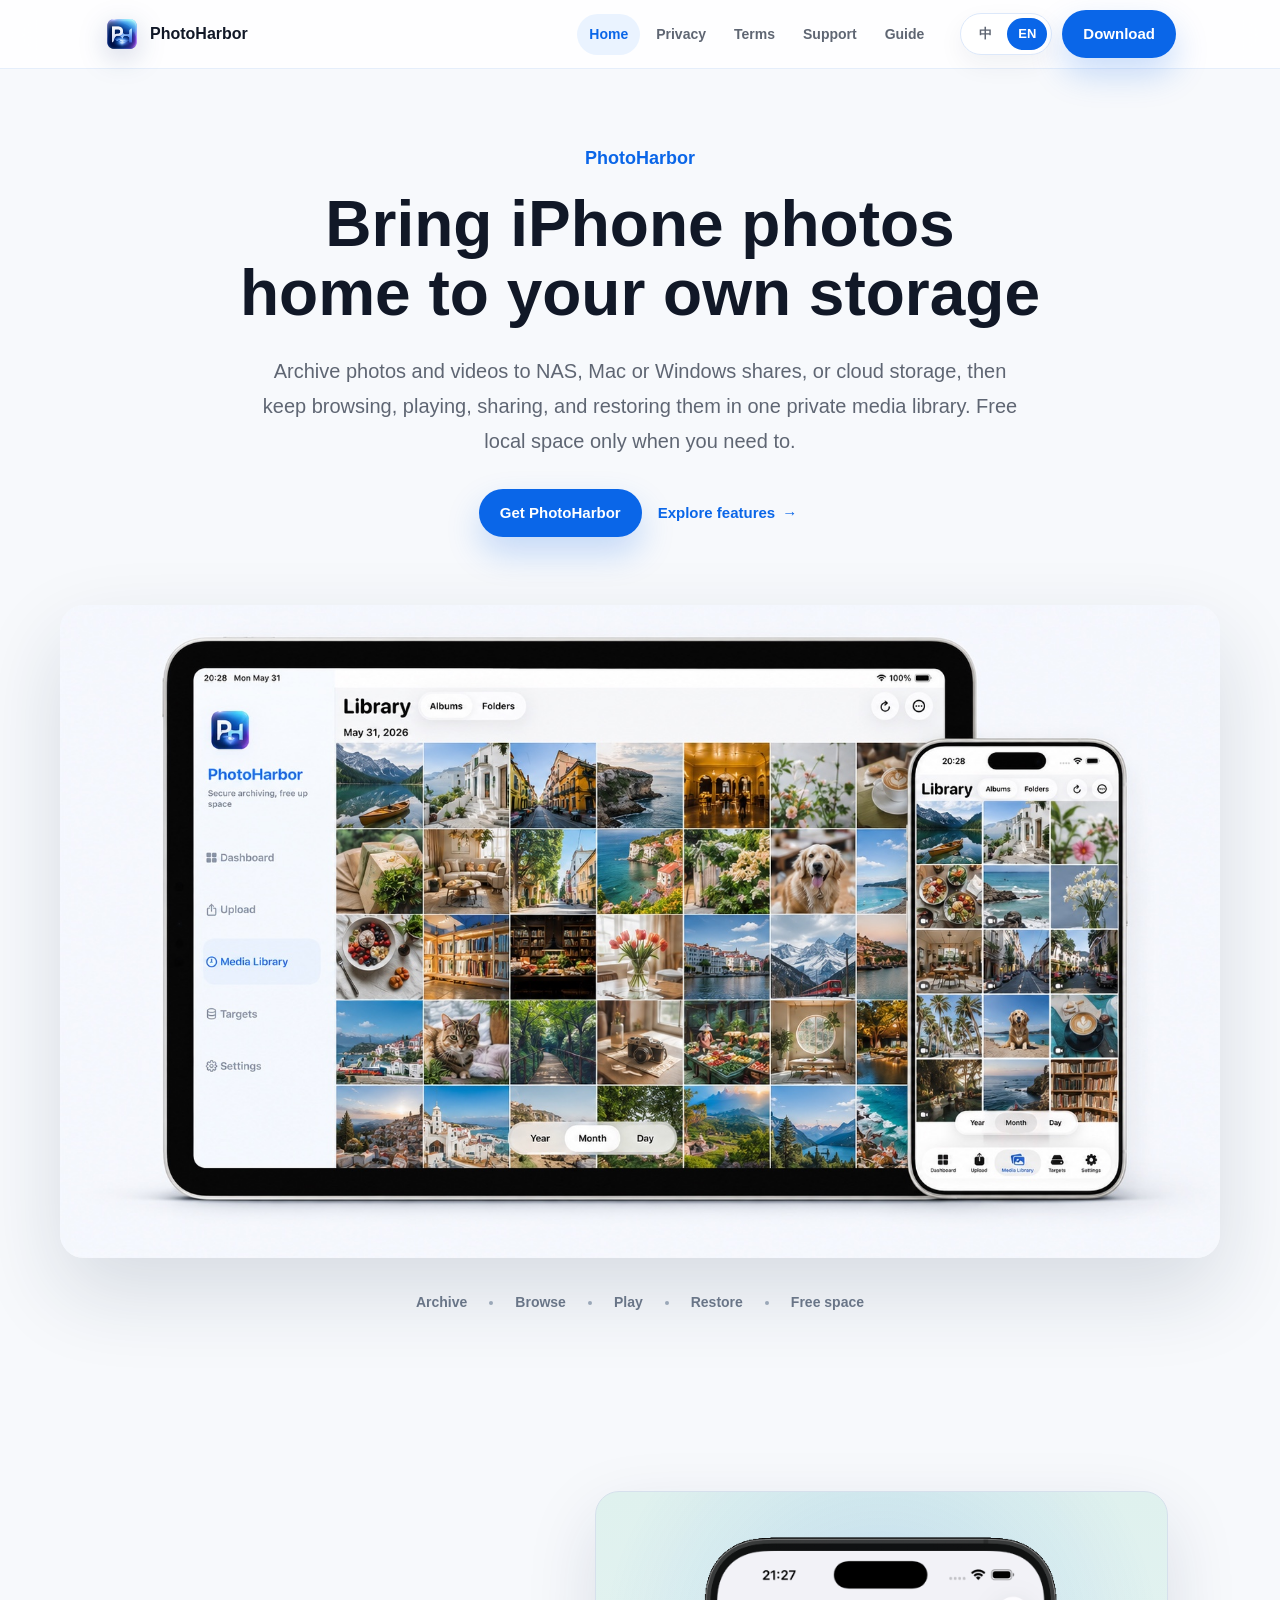
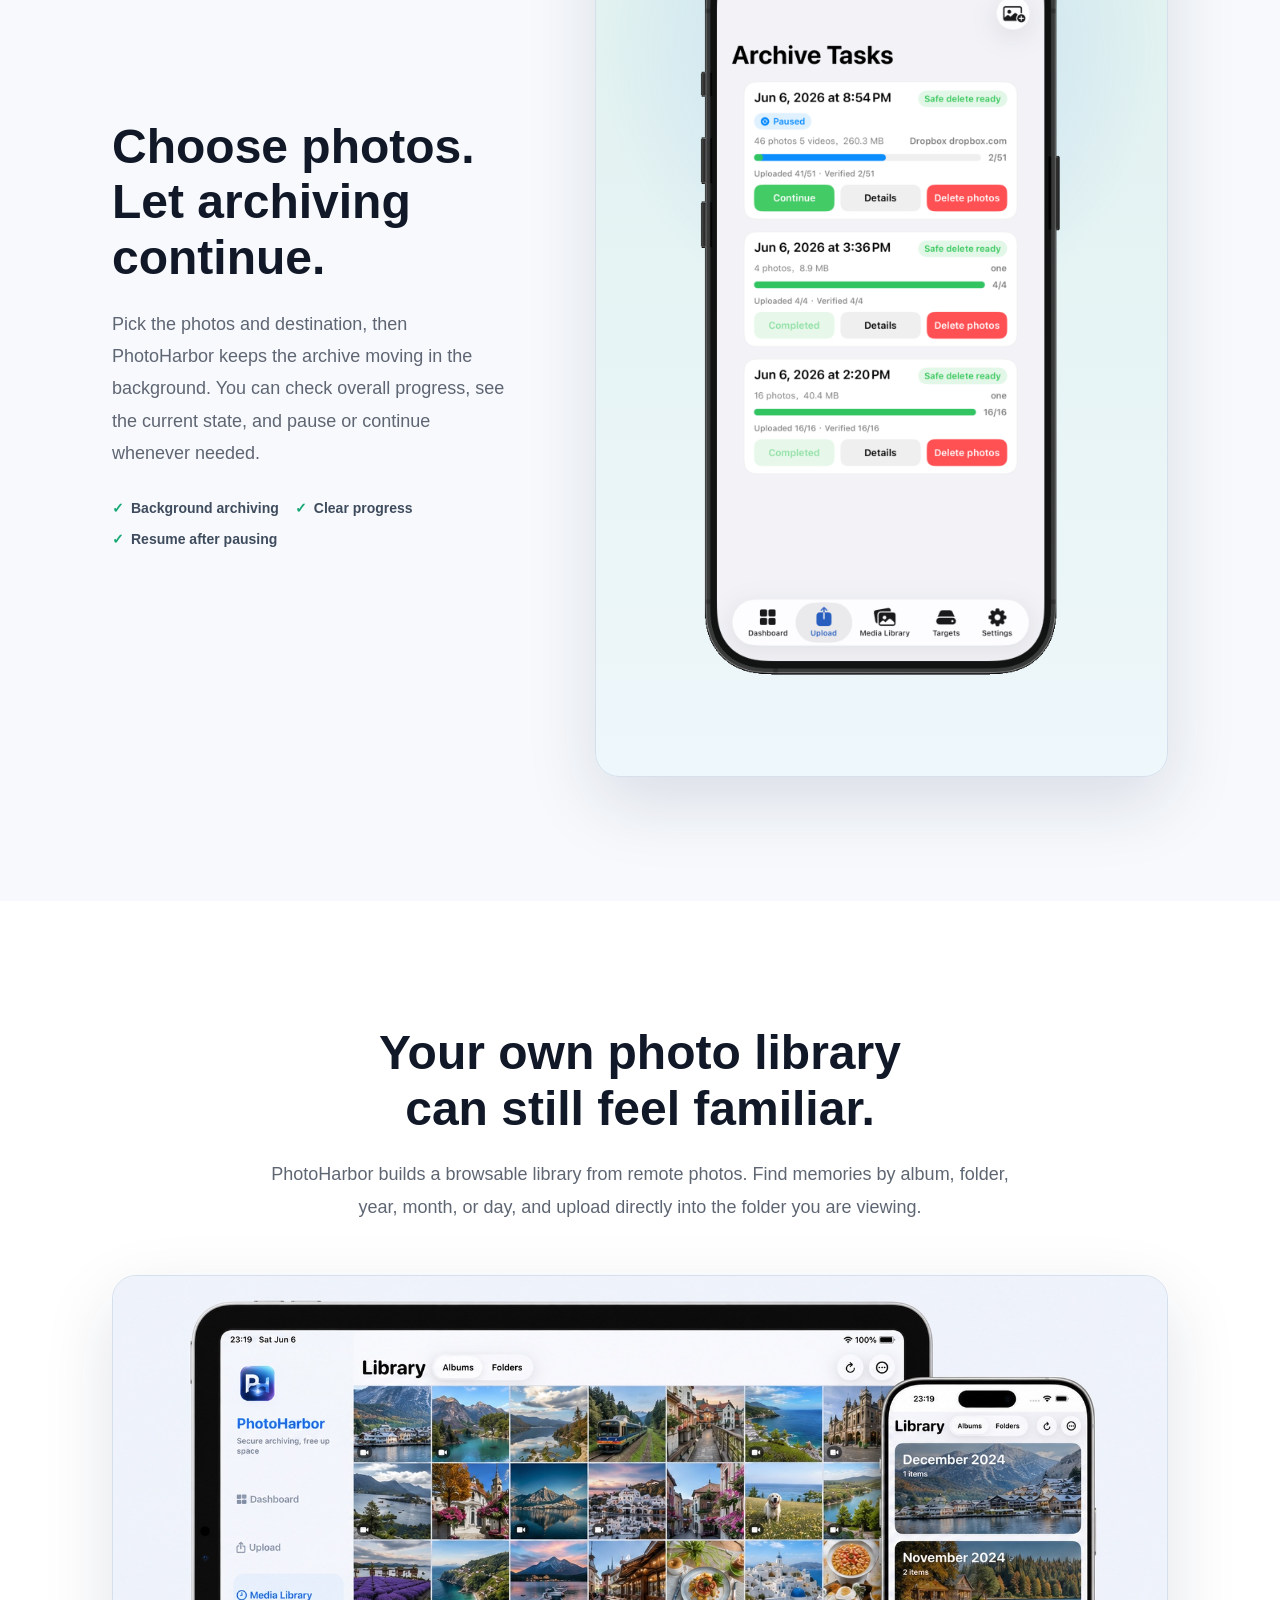
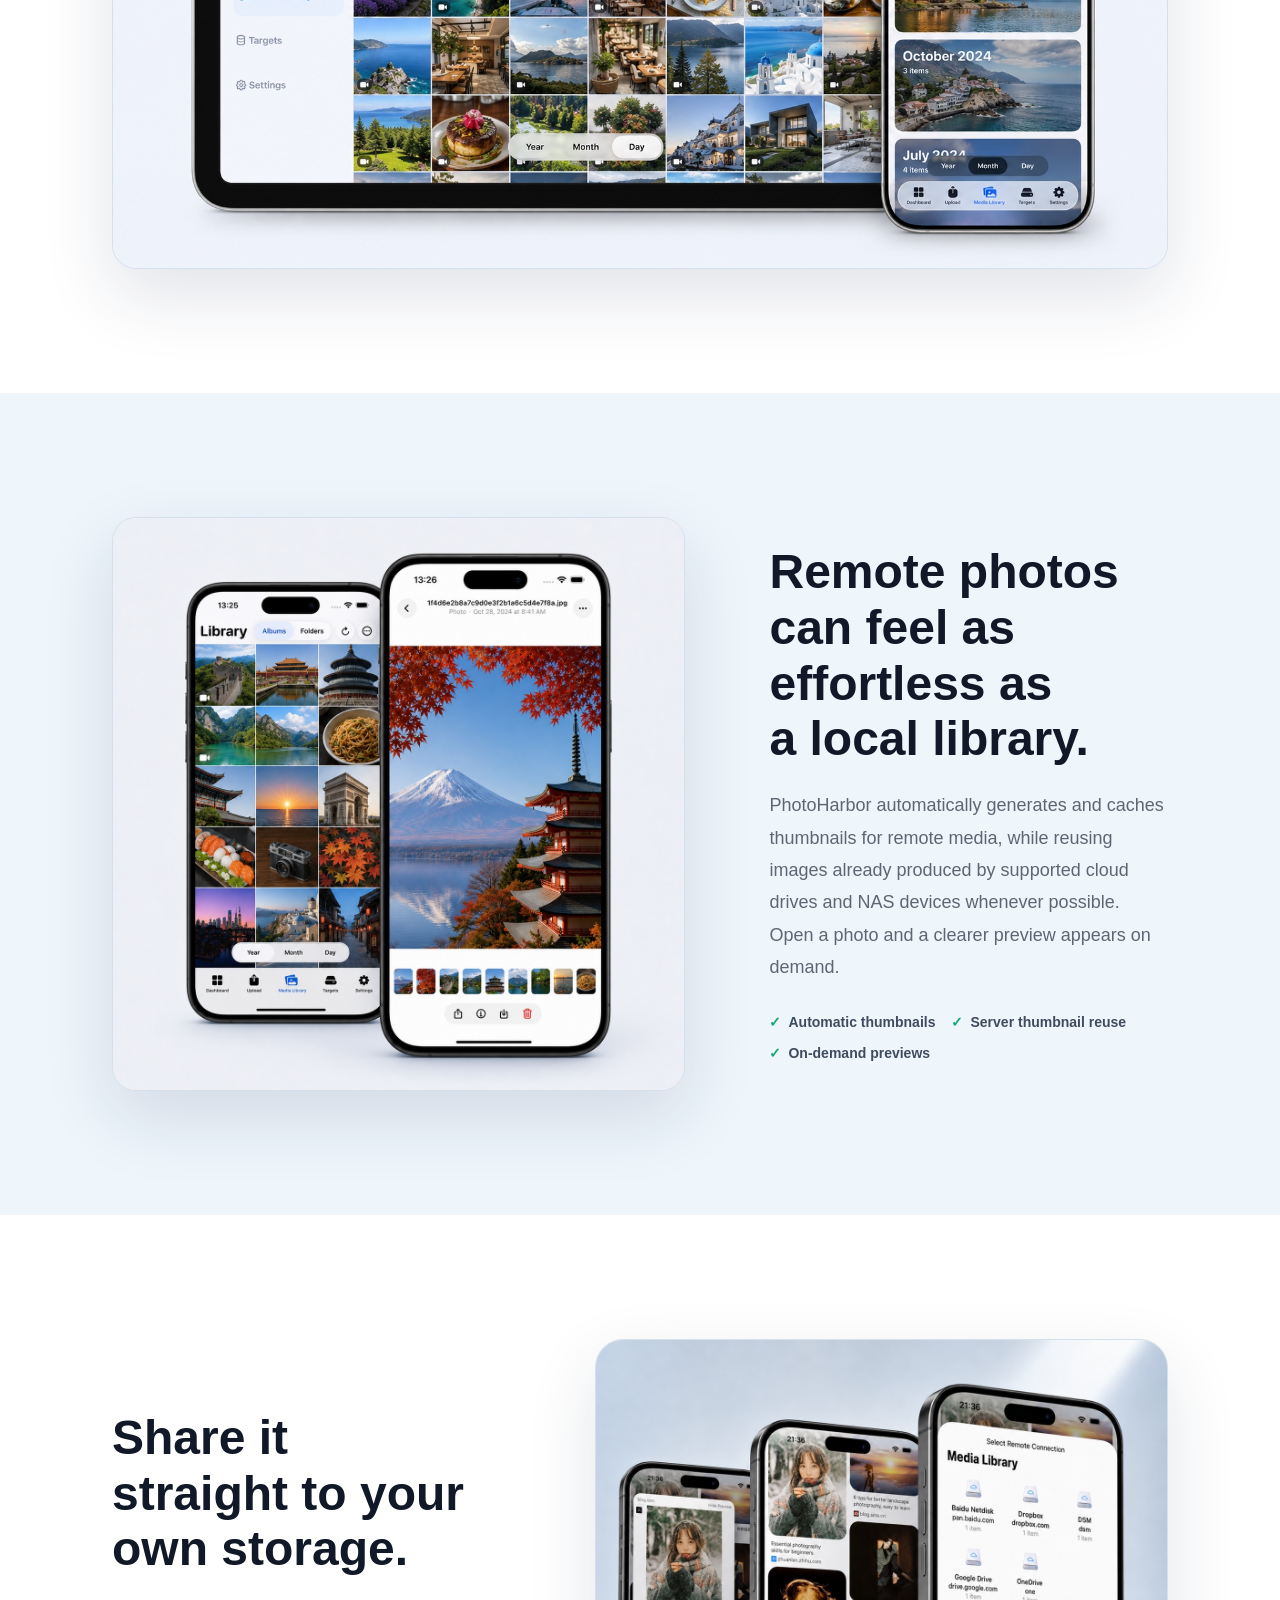
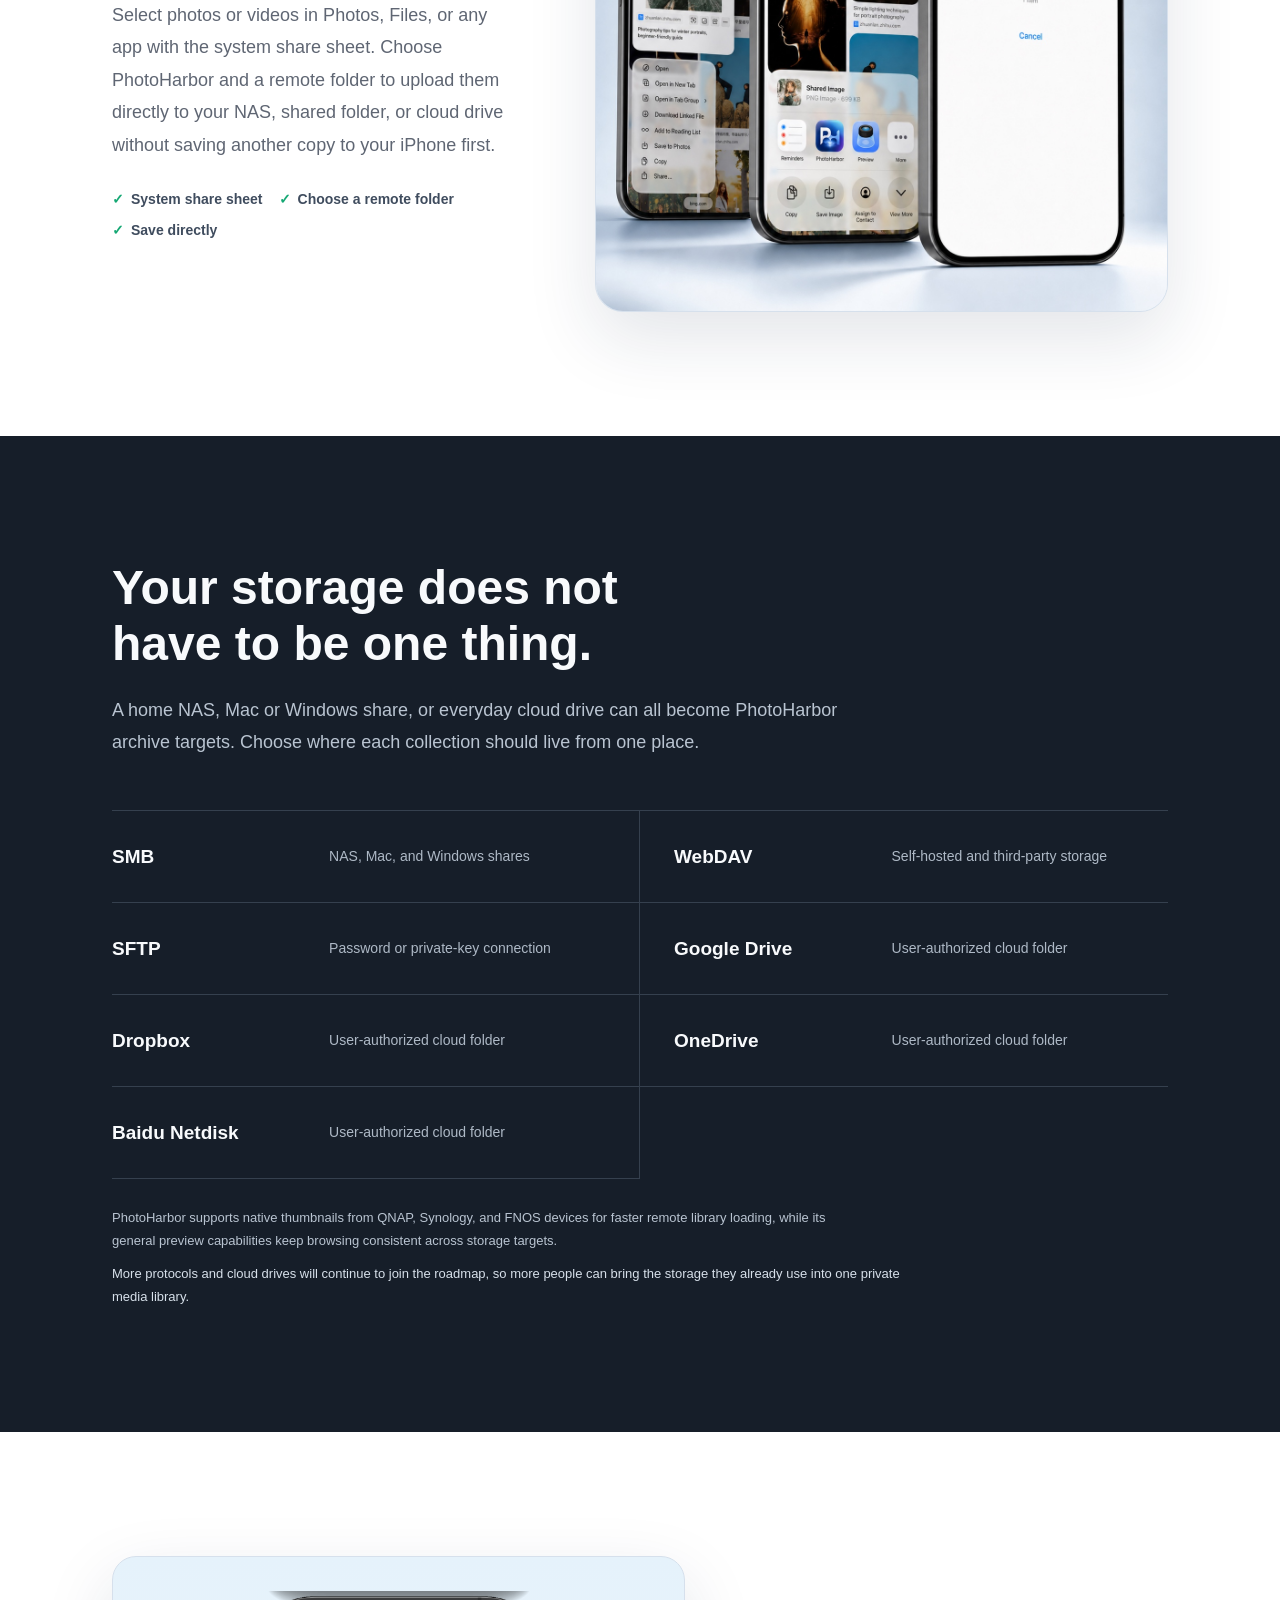
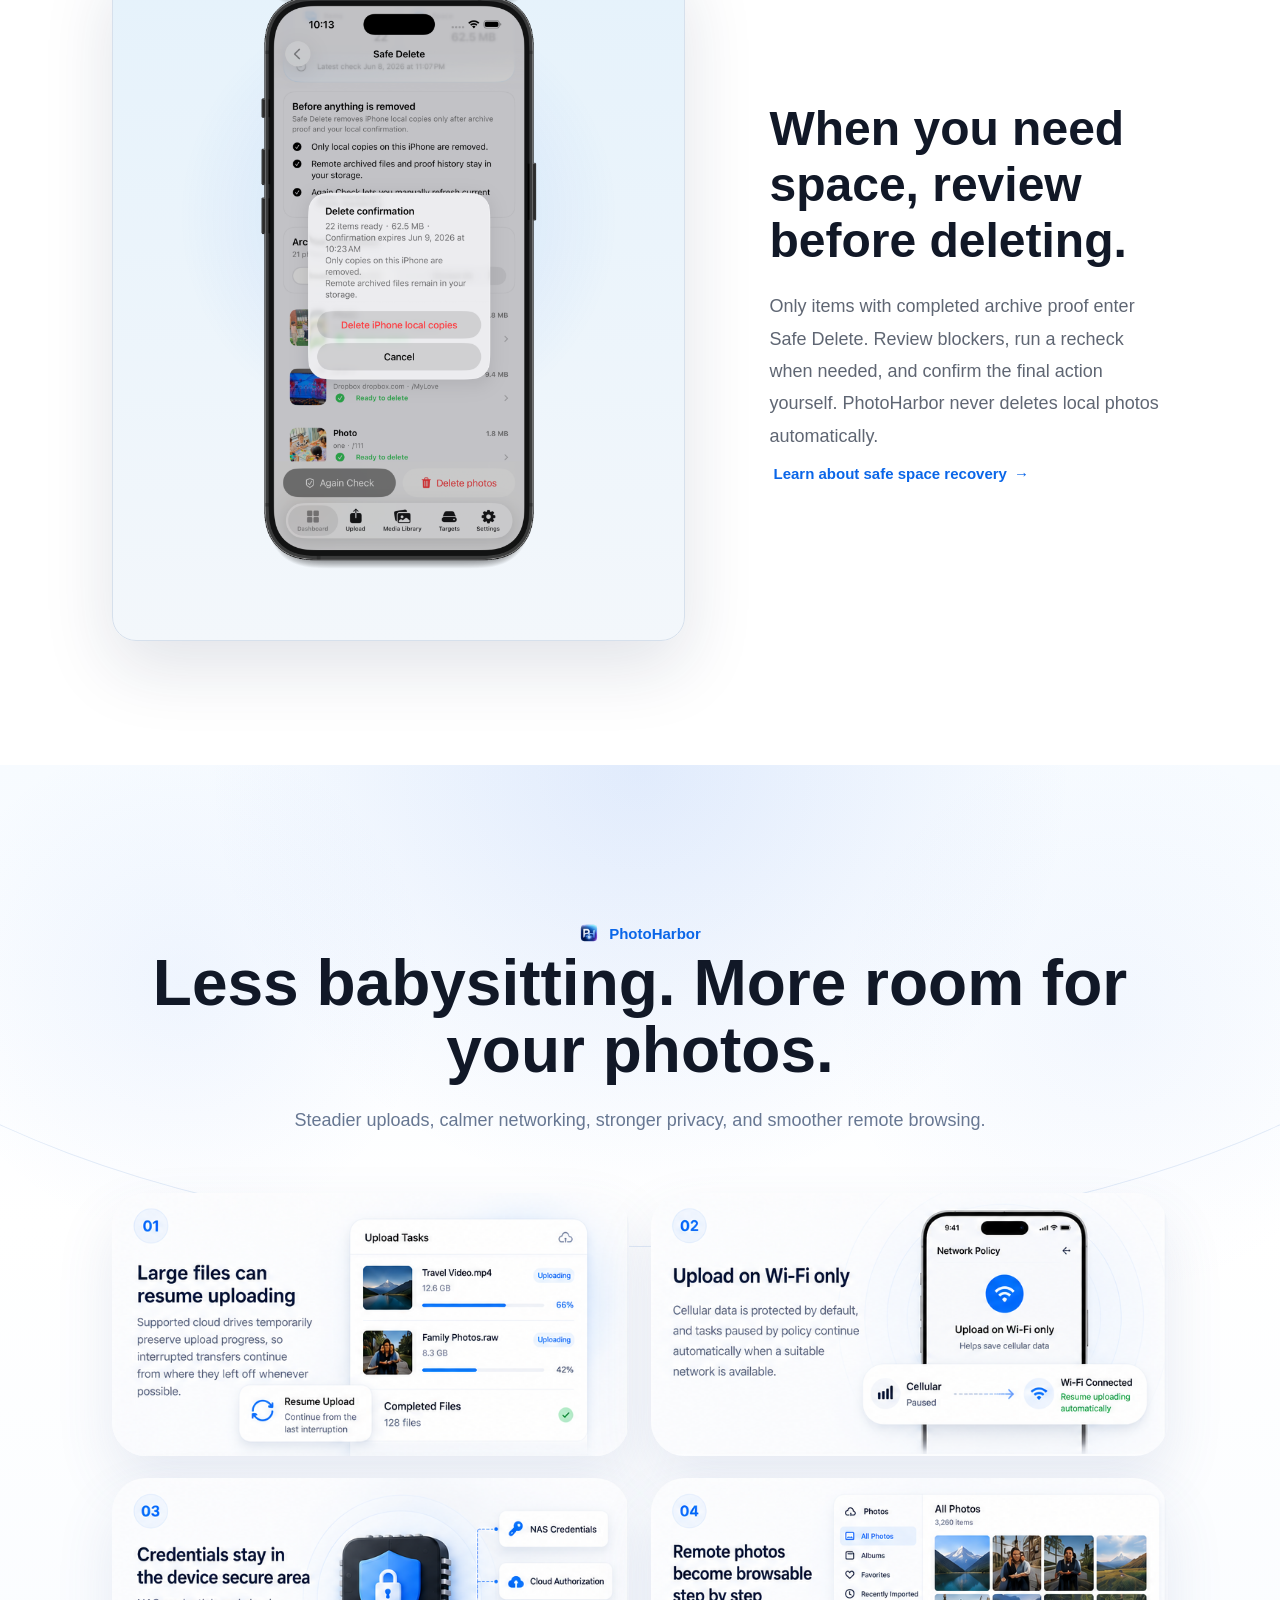
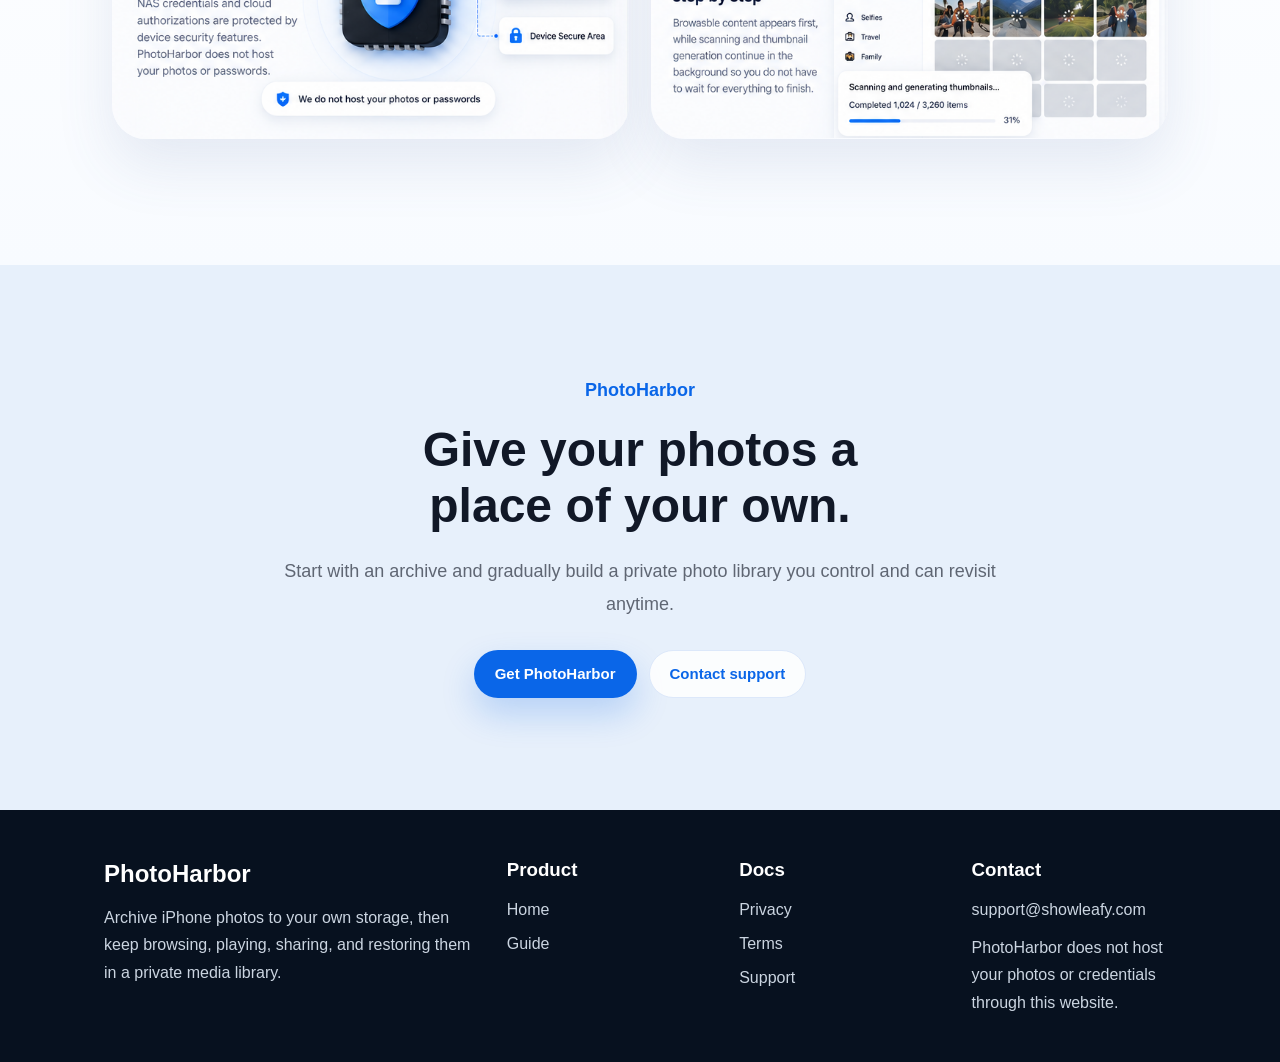
==== commit 6ddeb8d1: "Add PhotoHarbor terms of service" ====
--- a/index.html
+++ b/index.html
@@ -20,6 +20,7 @@
         <div class="nav-links">
           <a href="index.html" aria-current="page" data-i18n="nav_home">首页</a>
           <a href="privacy.html" data-i18n="nav_privacy">隐私</a>
+          <a href="terms.html" data-i18n="nav_terms">条款</a>
           <a href="support.html" data-i18n="nav_support">支持</a>
           <a href="guide.html" data-i18n="nav_guide">使用说明</a>
         </div>
@@ -304,6 +305,7 @@
           <h3 data-i18n="footer_docs">文档</h3>
           <div class="footer-links">
             <a href="privacy.html" data-i18n="nav_privacy">隐私</a>
+            <a href="terms.html" data-i18n="nav_terms">条款</a>
             <a href="support.html" data-i18n="nav_support">支持</a>
           </div>
         </div>
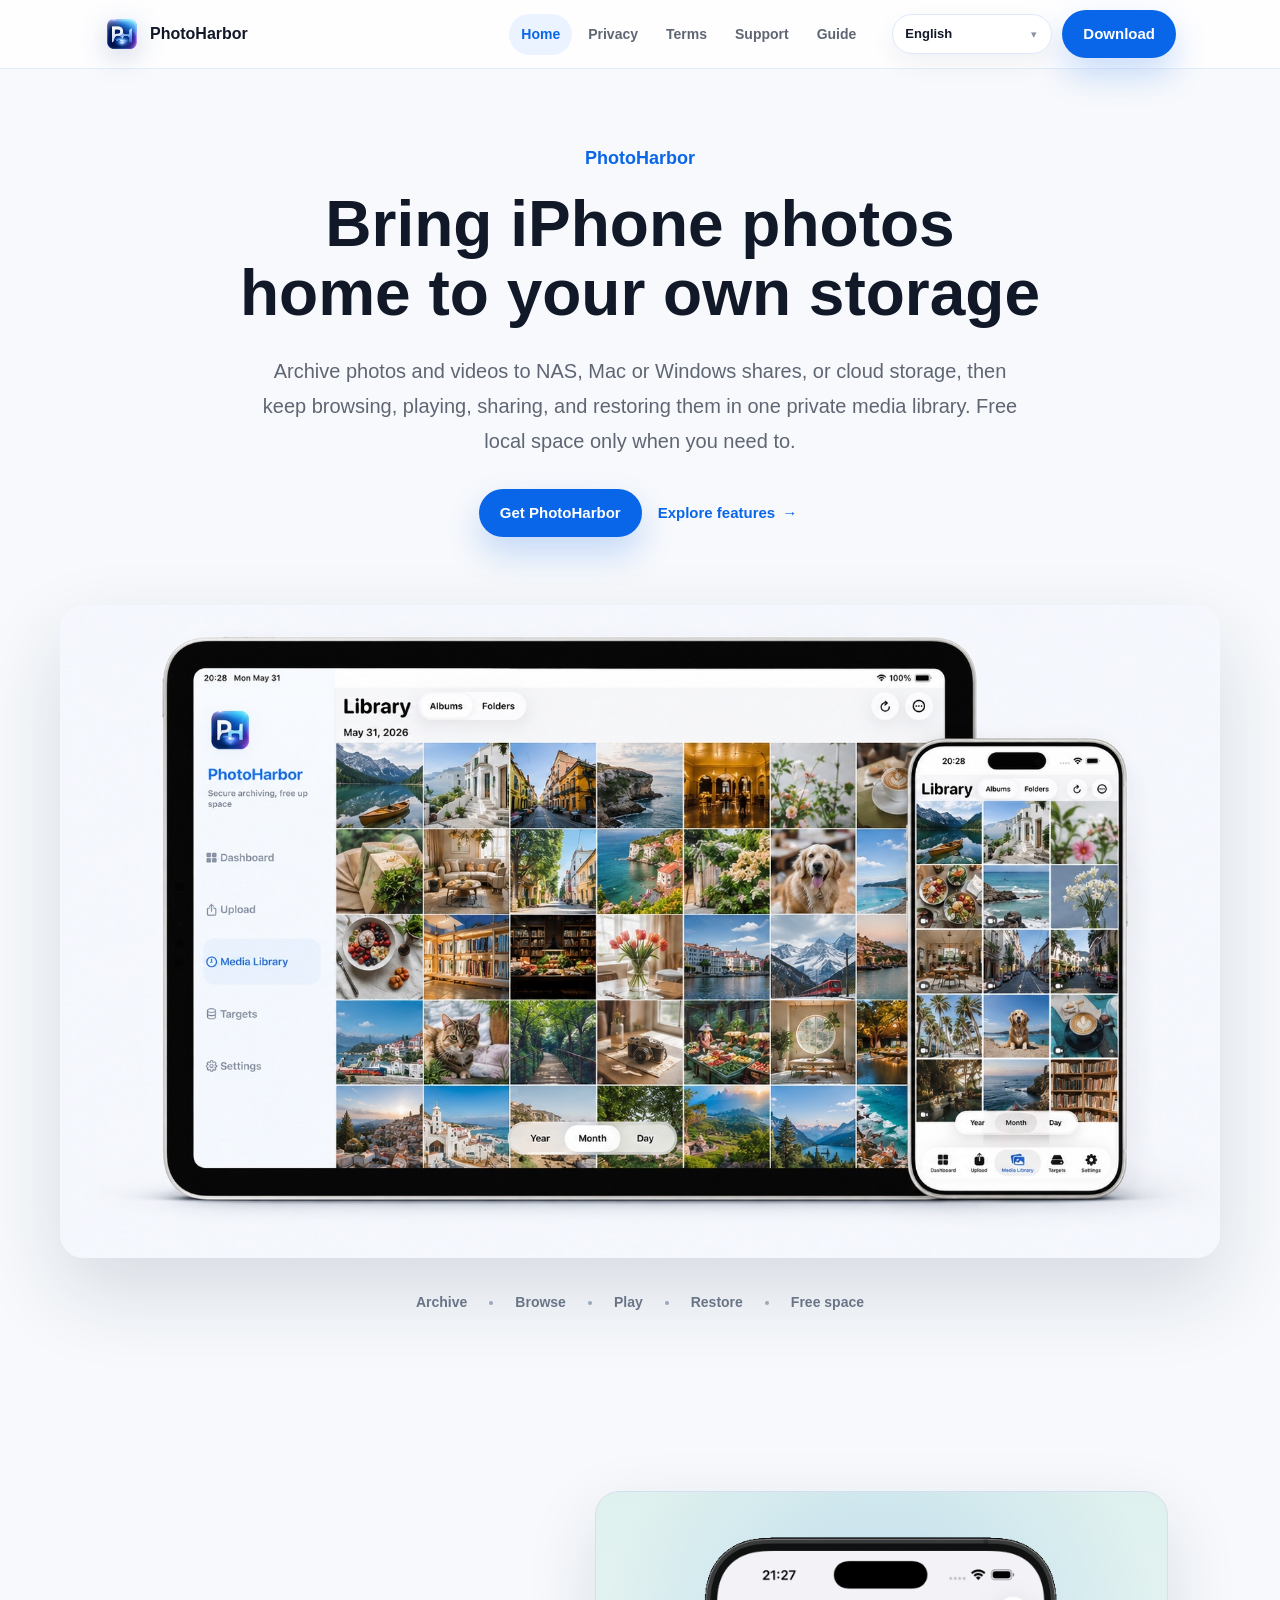
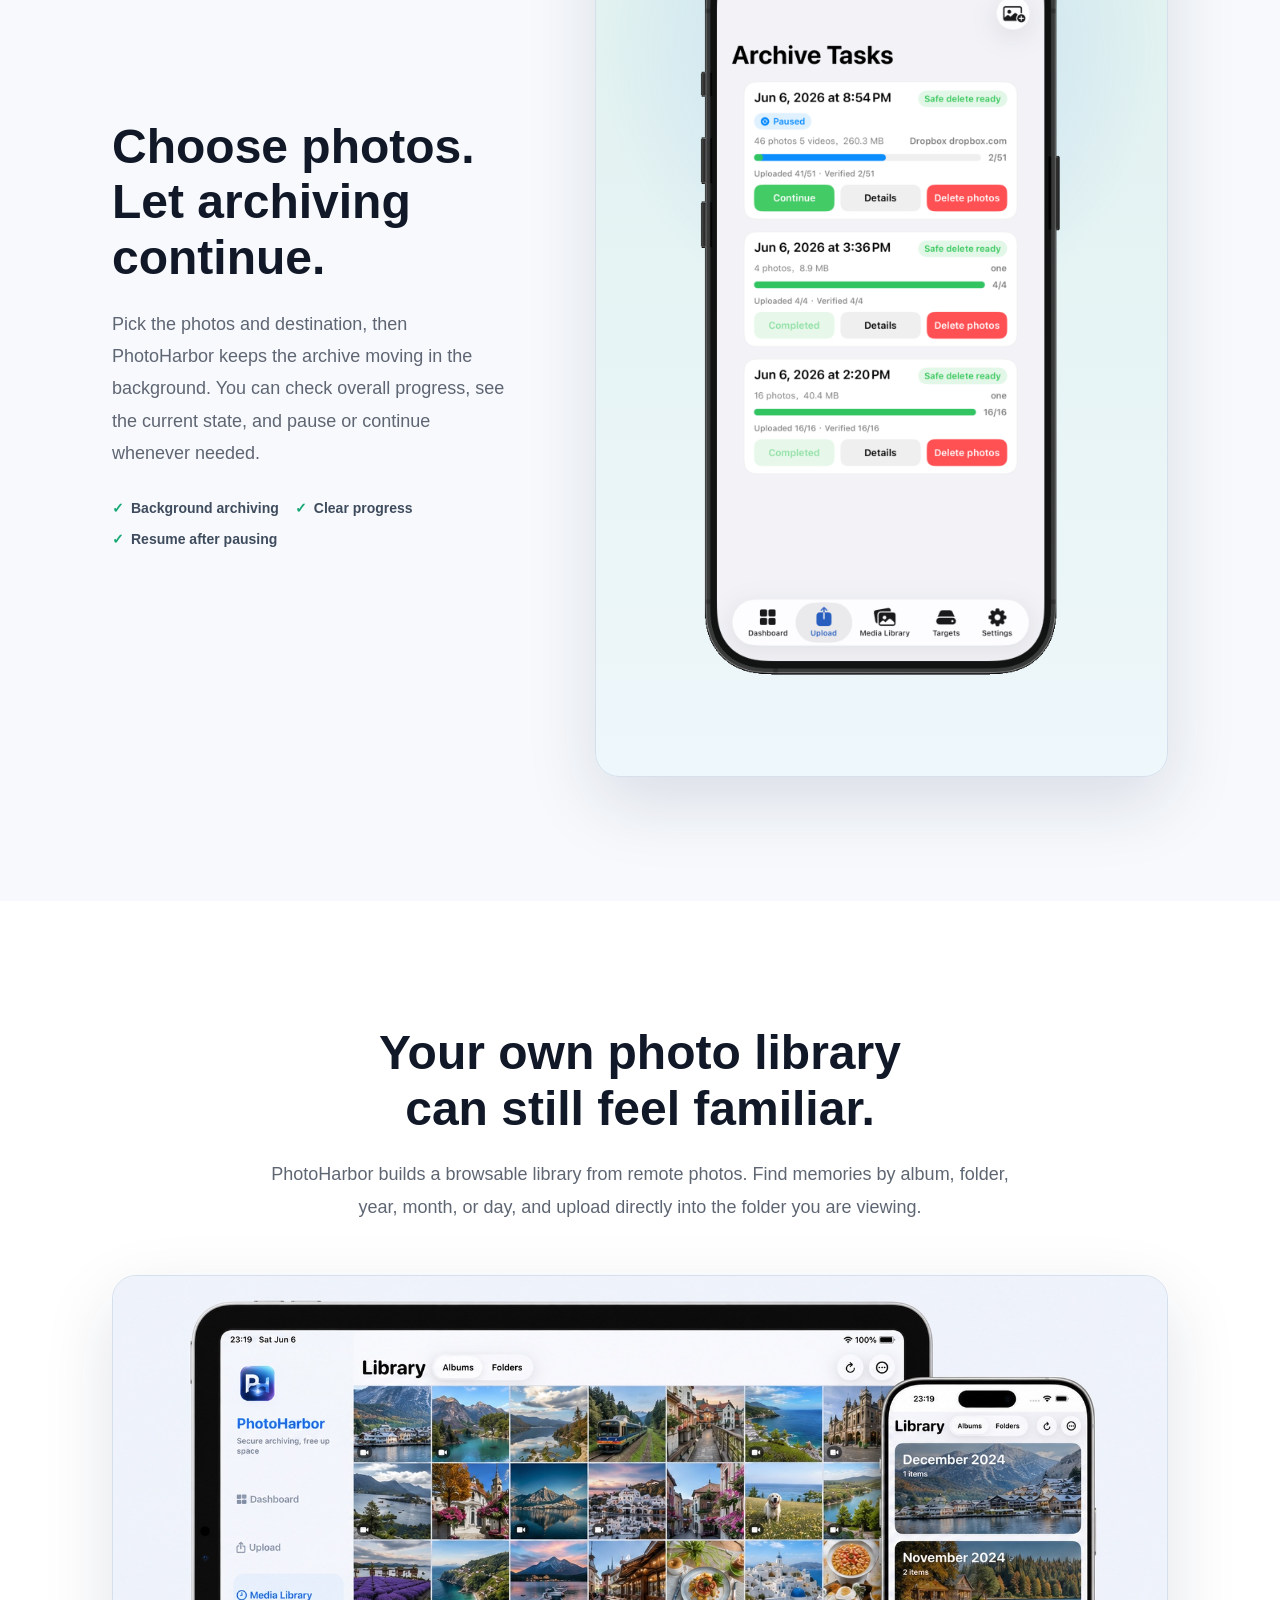
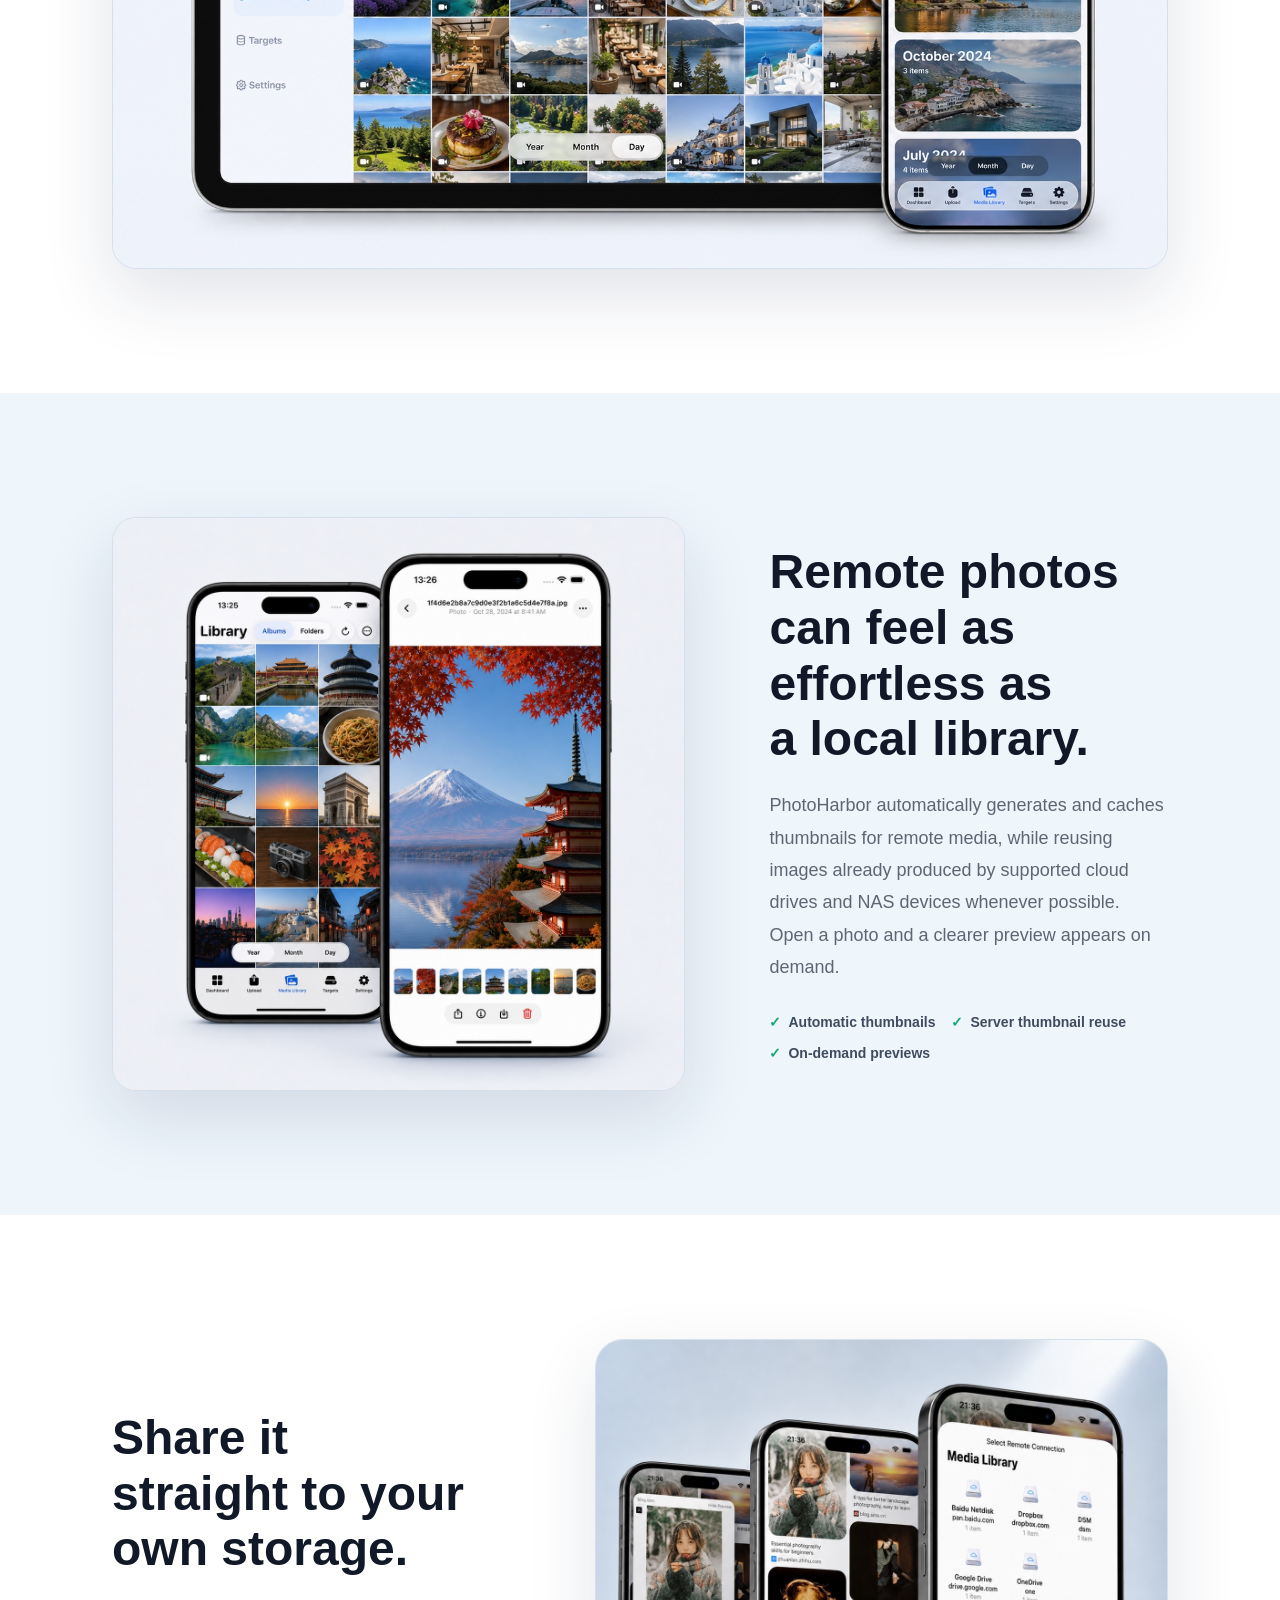
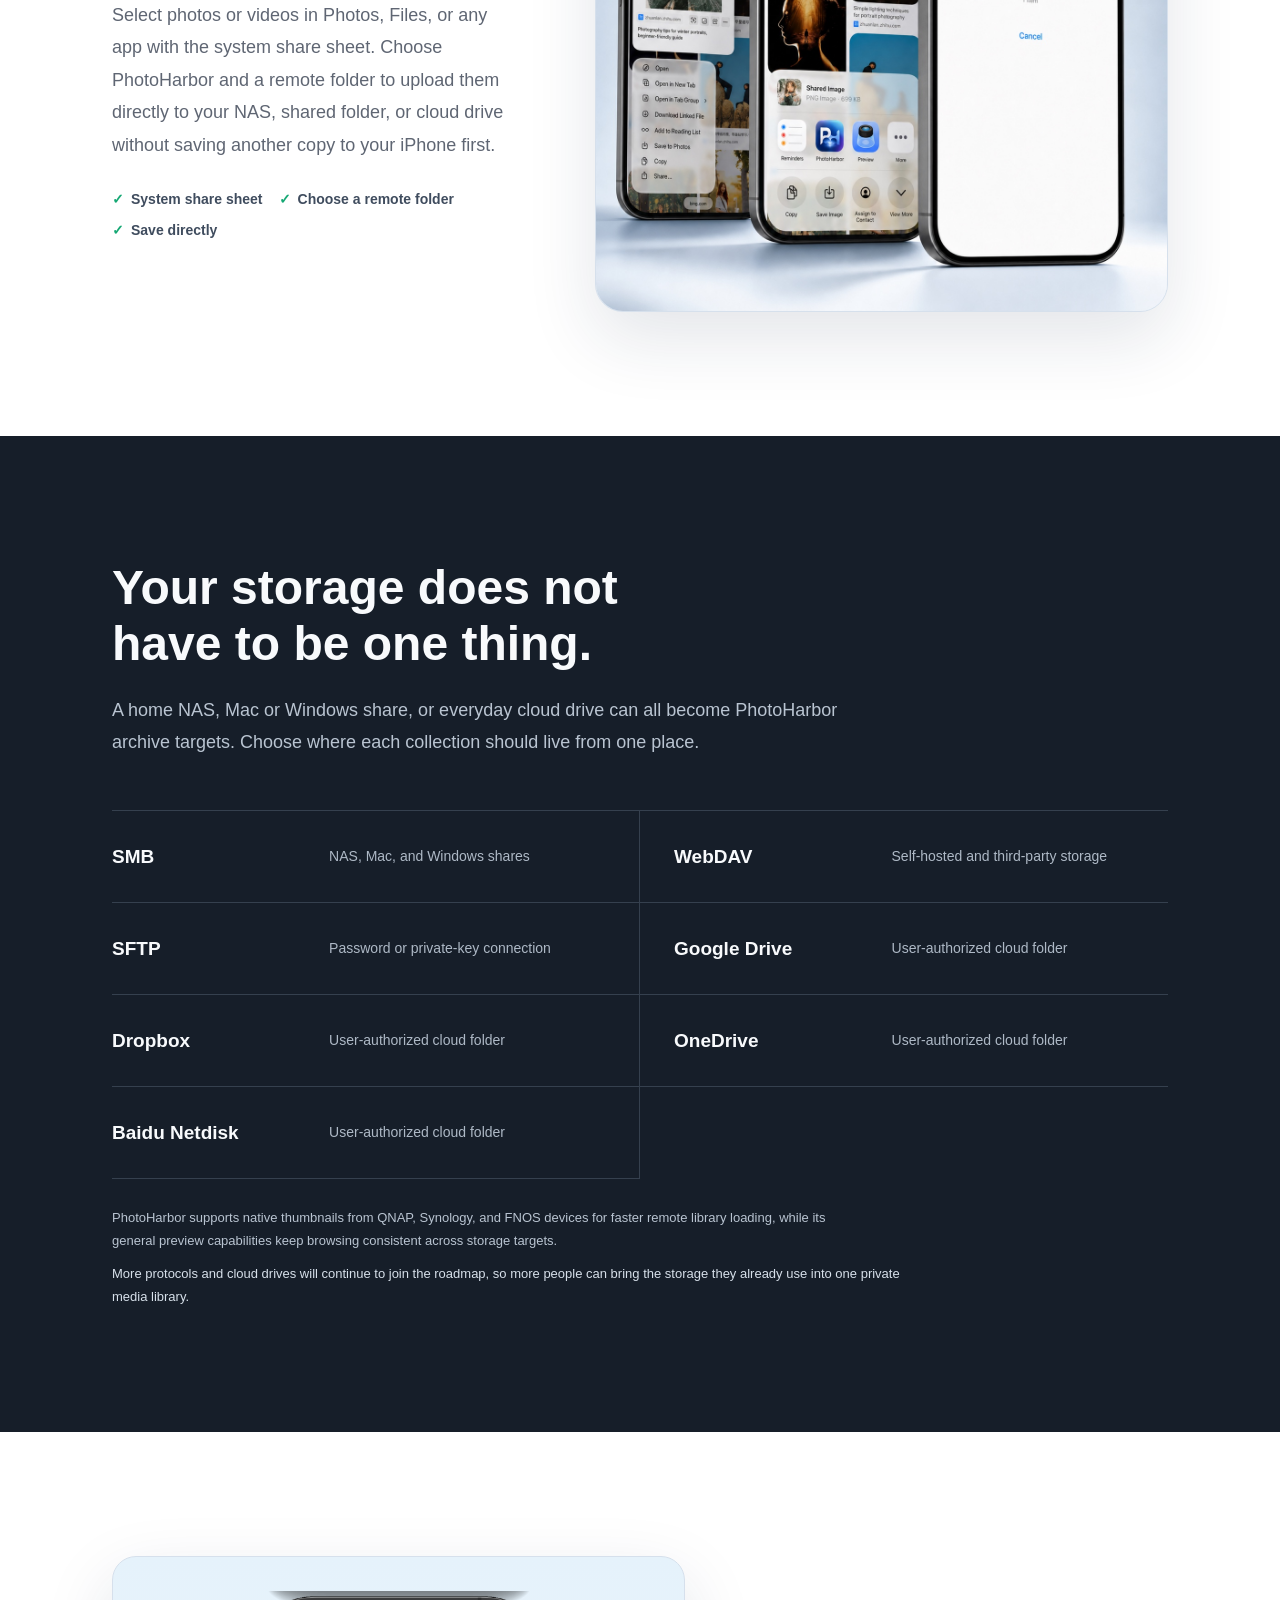
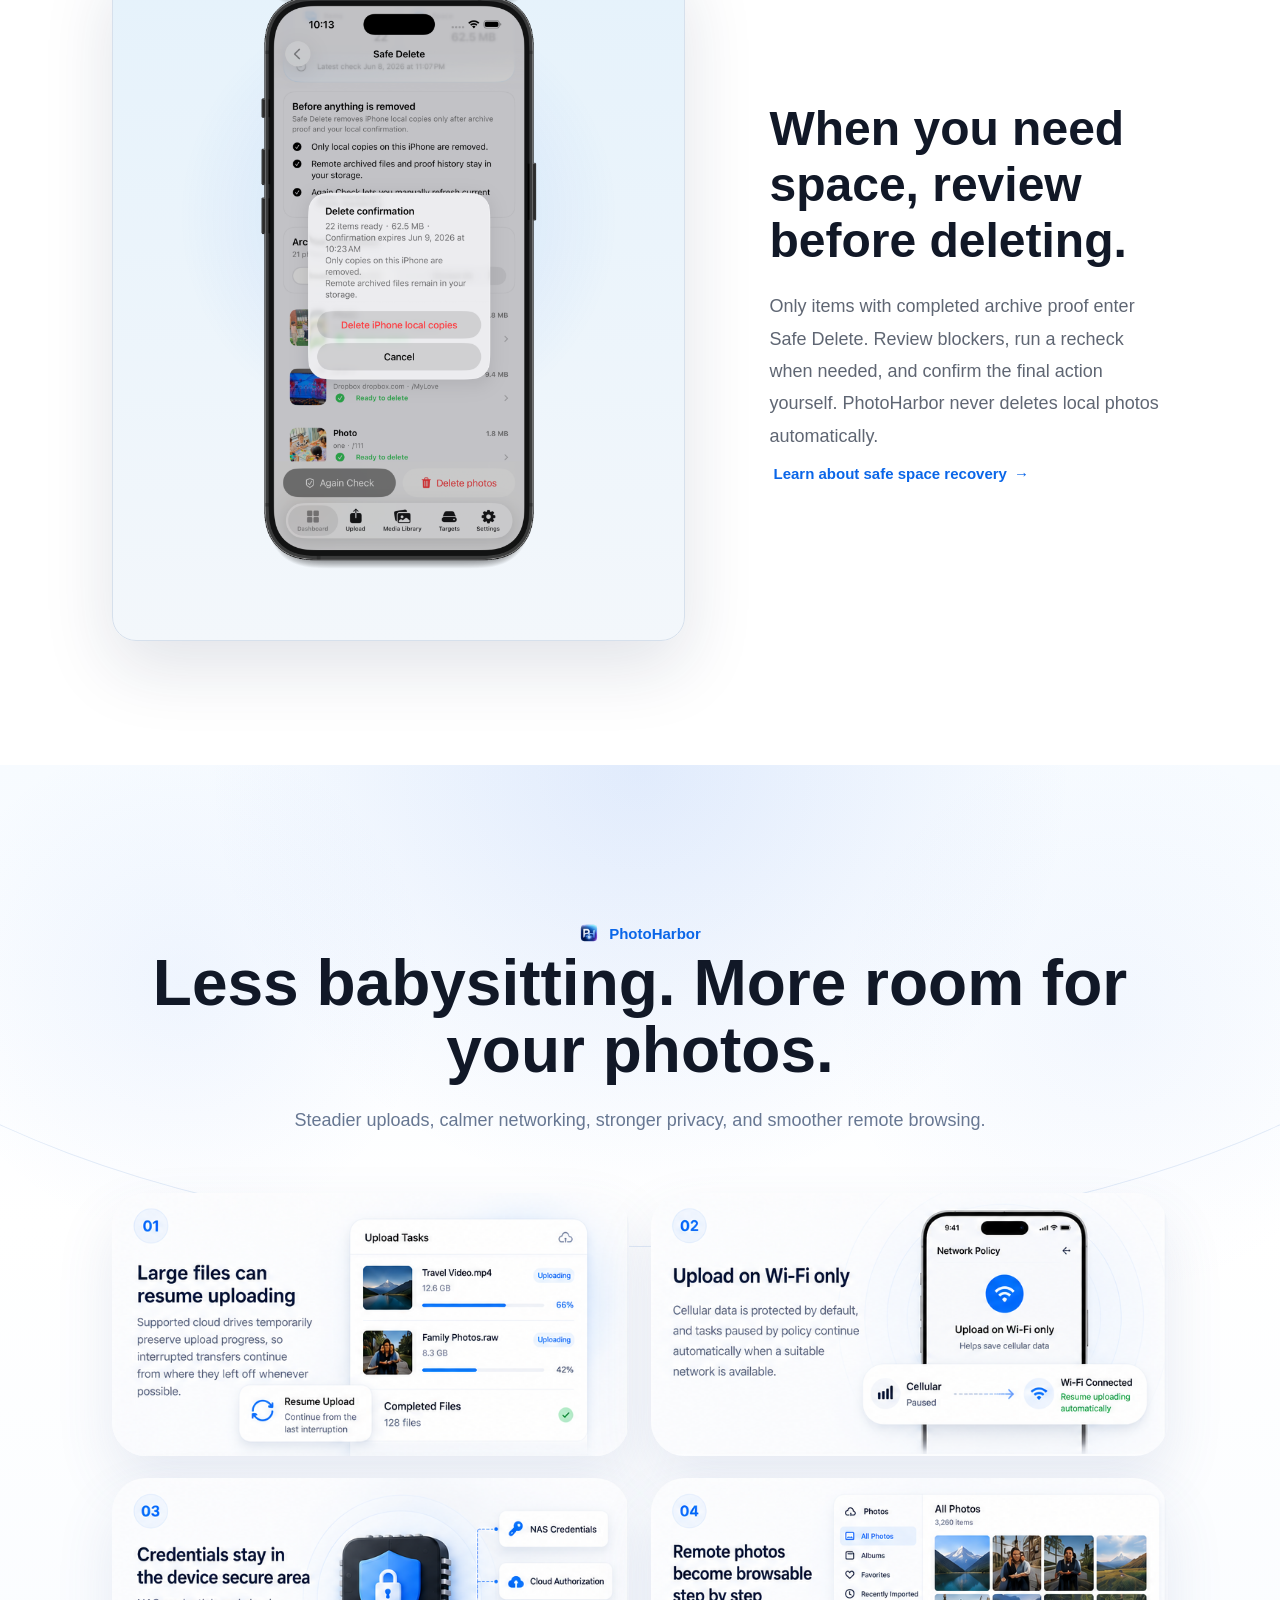
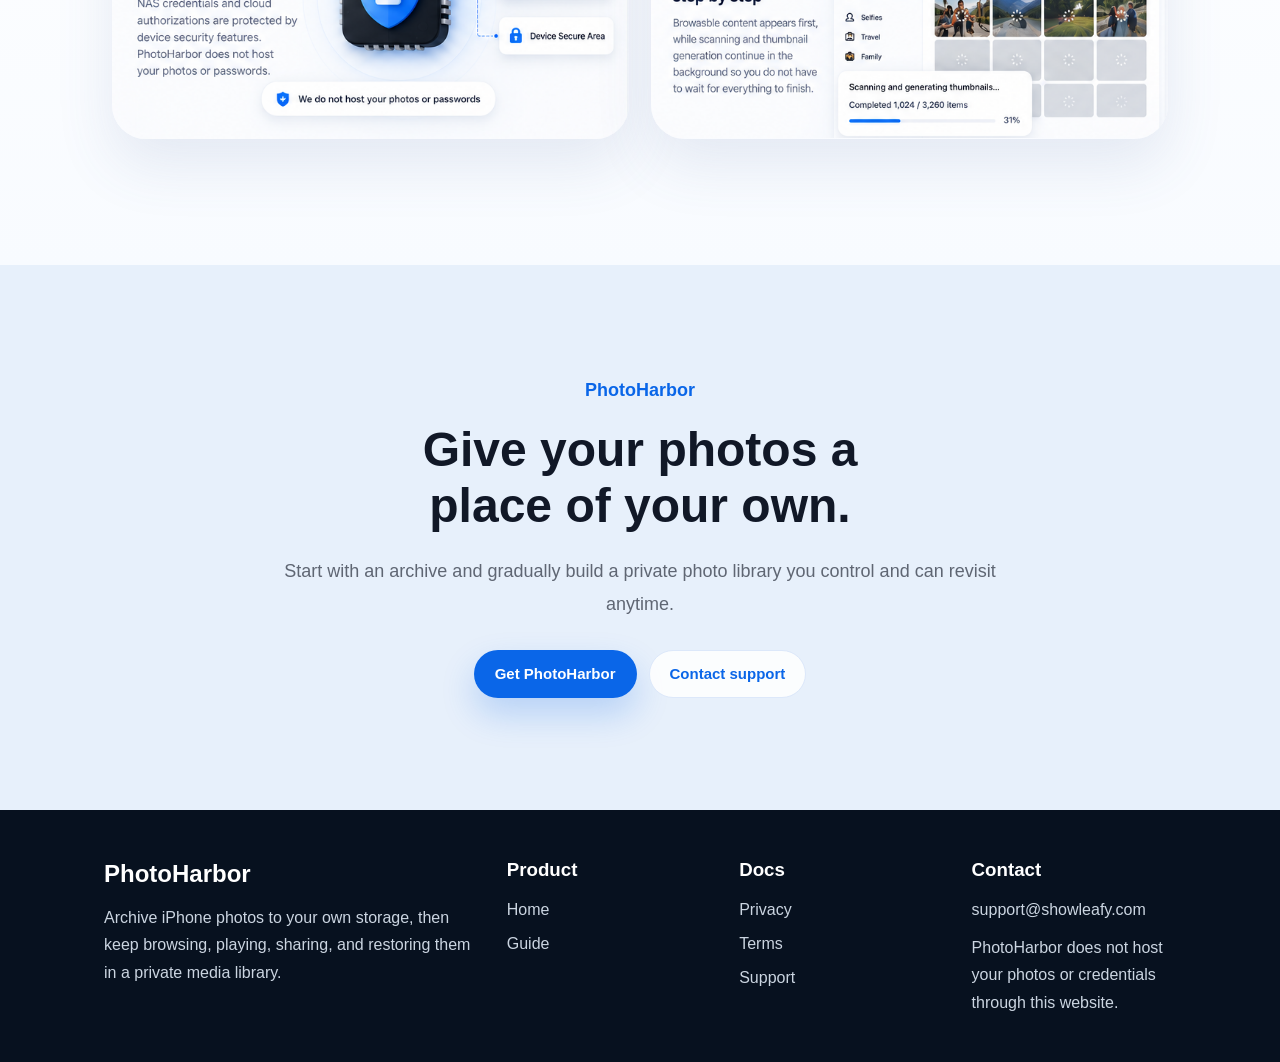
==== commit f9e0a15a: "Add website multilingual localization" ====
--- a/index.html
+++ b/index.html
@@ -3,16 +3,20 @@
   <head>
     <meta charset="utf-8">
     <meta name="viewport" content="width=device-width, initial-scale=1">
-    <meta name="description" content="PhotoHarbor turns storage you control into a private photo library for archiving, browsing, playing, restoring, and safely freeing iPhone space.">
+    <meta
+      name="description"
+      content="PhotoHarbor turns storage you control into a private photo library for archiving, browsing, playing, restoring, and safely freeing iPhone space."
+      data-i18n-content="meta_home_description"
+    >
     <title>PhotoHarbor</title>
     <link rel="icon" href="assets/app-icon.png" type="image/png">
     <link rel="apple-touch-icon" href="assets/app-icon.png">
     <link rel="stylesheet" href="assets/styles.css?v=20260610d">
   </head>
-  <body class="home-page" data-title-key="home_title">
+  <body class="home-page" data-title-key="home_page_title">
     <div class="scroll-progress" aria-hidden="true"></div>
     <header class="site-header">
-      <nav class="nav" aria-label="Primary">
+      <nav class="nav" aria-label="Primary" data-i18n-aria-label="aria_primary_nav">
         <a class="brand" href="index.html">
           <img class="brand-mark" src="assets/app-icon.png" alt="">
           <span>PhotoHarbor</span>
@@ -25,9 +29,20 @@
           <a href="guide.html" data-i18n="nav_guide">使用说明</a>
         </div>
         <div class="nav-actions">
-          <div class="lang-switch" aria-label="Language switch">
-            <button class="lang-option" type="button" data-lang="zh">中</button>
-            <button class="lang-option" type="button" data-lang="en">EN</button>
+          <div class="lang-switch">
+            <label class="visually-hidden" for="site-language-index" data-i18n="language_picker_label">Website language</label>
+            <select
+              class="lang-select"
+              id="site-language-index"
+              aria-label="Website language"
+              data-i18n-aria-label="language_picker_label"
+            >
+              <option value="en" data-i18n="language_option_en">English</option>
+              <option value="zh-Hans" data-i18n="language_option_zh_hans">简体中文</option>
+              <option value="zh-Hant" data-i18n="language_option_zh_hant">繁體中文</option>
+              <option value="ja" data-i18n="language_option_ja">日本語</option>
+              <option value="de" data-i18n="language_option_de">Deutsch</option>
+            </select>
           </div>
           <a class="btn btn-primary" href="mailto:support@showleafy.com?subject=PhotoHarbor" data-i18n="nav_cta">获取 App</a>
         </div>
@@ -60,7 +75,7 @@
           >
         </div>
 
-        <div class="capability-strip reveal" data-reveal-delay="180" aria-label="Core capabilities">
+        <div class="capability-strip reveal" data-reveal-delay="180" aria-label="Core capabilities" data-i18n-aria-label="aria_core_capabilities">
           <span data-i18n="home_capability_1">归档</span>
           <i aria-hidden="true"></i>
           <span data-i18n="home_capability_2">浏览</span>
@@ -184,7 +199,7 @@
               <h2 data-i18n="home_storage_title">你的存储，不必只有一种。</h2>
               <p data-i18n="home_storage_text">家里的 NAS、Mac / Windows 共享文件夹，或常用云盘，都可以成为 PhotoHarbor 的归档目标。你只需要在一个入口里选择照片要去哪里。</p>
             </div>
-            <div class="storage-list reveal" data-reveal-delay="100" aria-label="Supported storage targets">
+            <div class="storage-list reveal" data-reveal-delay="100" aria-label="Supported storage targets" data-i18n-aria-label="aria_supported_storage_targets">
               <div><strong>SMB</strong><span data-i18n="home_storage_nas">NAS 与 Mac / Windows 共享文件夹</span></div>
               <div><strong>WebDAV</strong><span data-i18n="home_storage_webdav">自建与第三方存储</span></div>
               <div><strong>SFTP</strong><span data-i18n="home_storage_sftp">密码或私钥连接</span></div>
--- a/assets/styles.css
+++ b/assets/styles.css
@@ -135,38 +135,54 @@
   gap: 10px;
 }
 
+.visually-hidden {
+  position: absolute;
+  width: 1px;
+  height: 1px;
+  padding: 0;
+  margin: -1px;
+  overflow: hidden;
+  clip: rect(0, 0, 0, 0);
+  white-space: nowrap;
+  border: 0;
+}
+
 .lang-switch {
+  position: relative;
   display: inline-flex;
   align-items: center;
-  gap: 2px;
-  padding: 4px;
+  min-height: 40px;
+  padding: 0 14px 0 12px;
   border: 1px solid var(--ph-color-border);
   border-radius: var(--ph-radius-pill);
   background: var(--ph-color-surface);
   box-shadow: 0 10px 26px rgba(15, 35, 70, 0.06);
 }
 
-.lang-option {
-  min-width: 40px;
-  min-height: 32px;
-  padding: 0 10px;
+.lang-switch::after {
+  margin-left: 10px;
+  color: var(--ph-color-text-subtle);
+  font-size: 11px;
+  content: "▾";
+  pointer-events: none;
+}
+
+.lang-select {
+  min-width: 116px;
+  min-height: 38px;
+  padding: 0 2px 0 0;
+  color: var(--ph-color-text);
   border: 0;
-  color: var(--ph-color-text-muted);
-  border-radius: var(--ph-radius-pill);
   background: transparent;
+  appearance: none;
   cursor: pointer;
   font-size: 13px;
   font-weight: 700;
-  transition: background 180ms var(--ph-ease), color 180ms var(--ph-ease), transform 180ms var(--ph-ease);
-}
-
-.lang-option:hover {
-  color: var(--ph-color-primary);
-}
-
-.lang-option.is-active {
-  color: #fff;
-  background: var(--ph-color-primary);
+  line-height: 1.2;
+}
+
+.lang-select:focus {
+  outline: none;
 }
 
 .btn {
@@ -2610,6 +2626,10 @@
     overflow-x: auto;
   }
 
+  .nav-actions {
+    margin-left: auto;
+  }
+
   .hero-shell,
   .feature-band,
   .feature-band.reverse,
@@ -2775,6 +2795,17 @@
 
   .nav-actions .btn {
     display: none;
+  }
+
+  .lang-switch {
+    min-height: 38px;
+    padding-right: 12px;
+    padding-left: 10px;
+  }
+
+  .lang-select {
+    min-width: 104px;
+    font-size: 12px;
   }
 
   .hero {
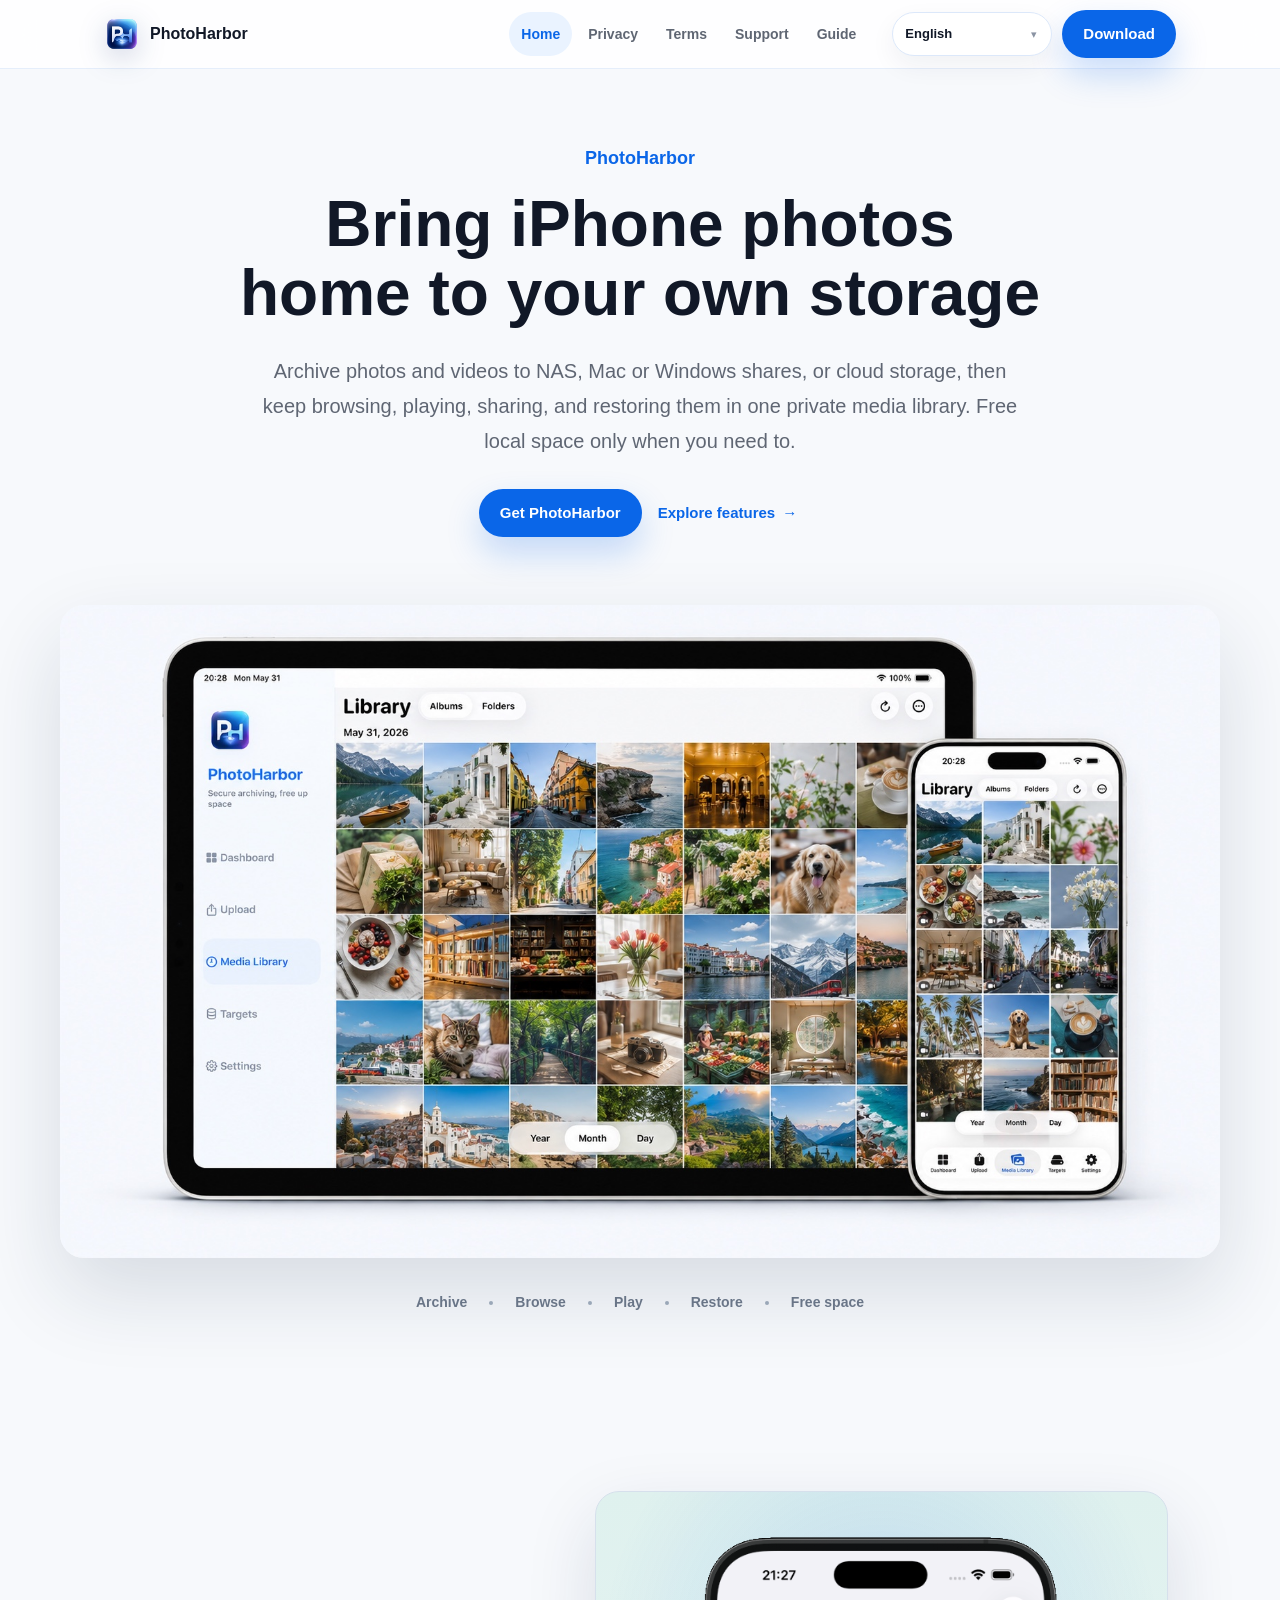
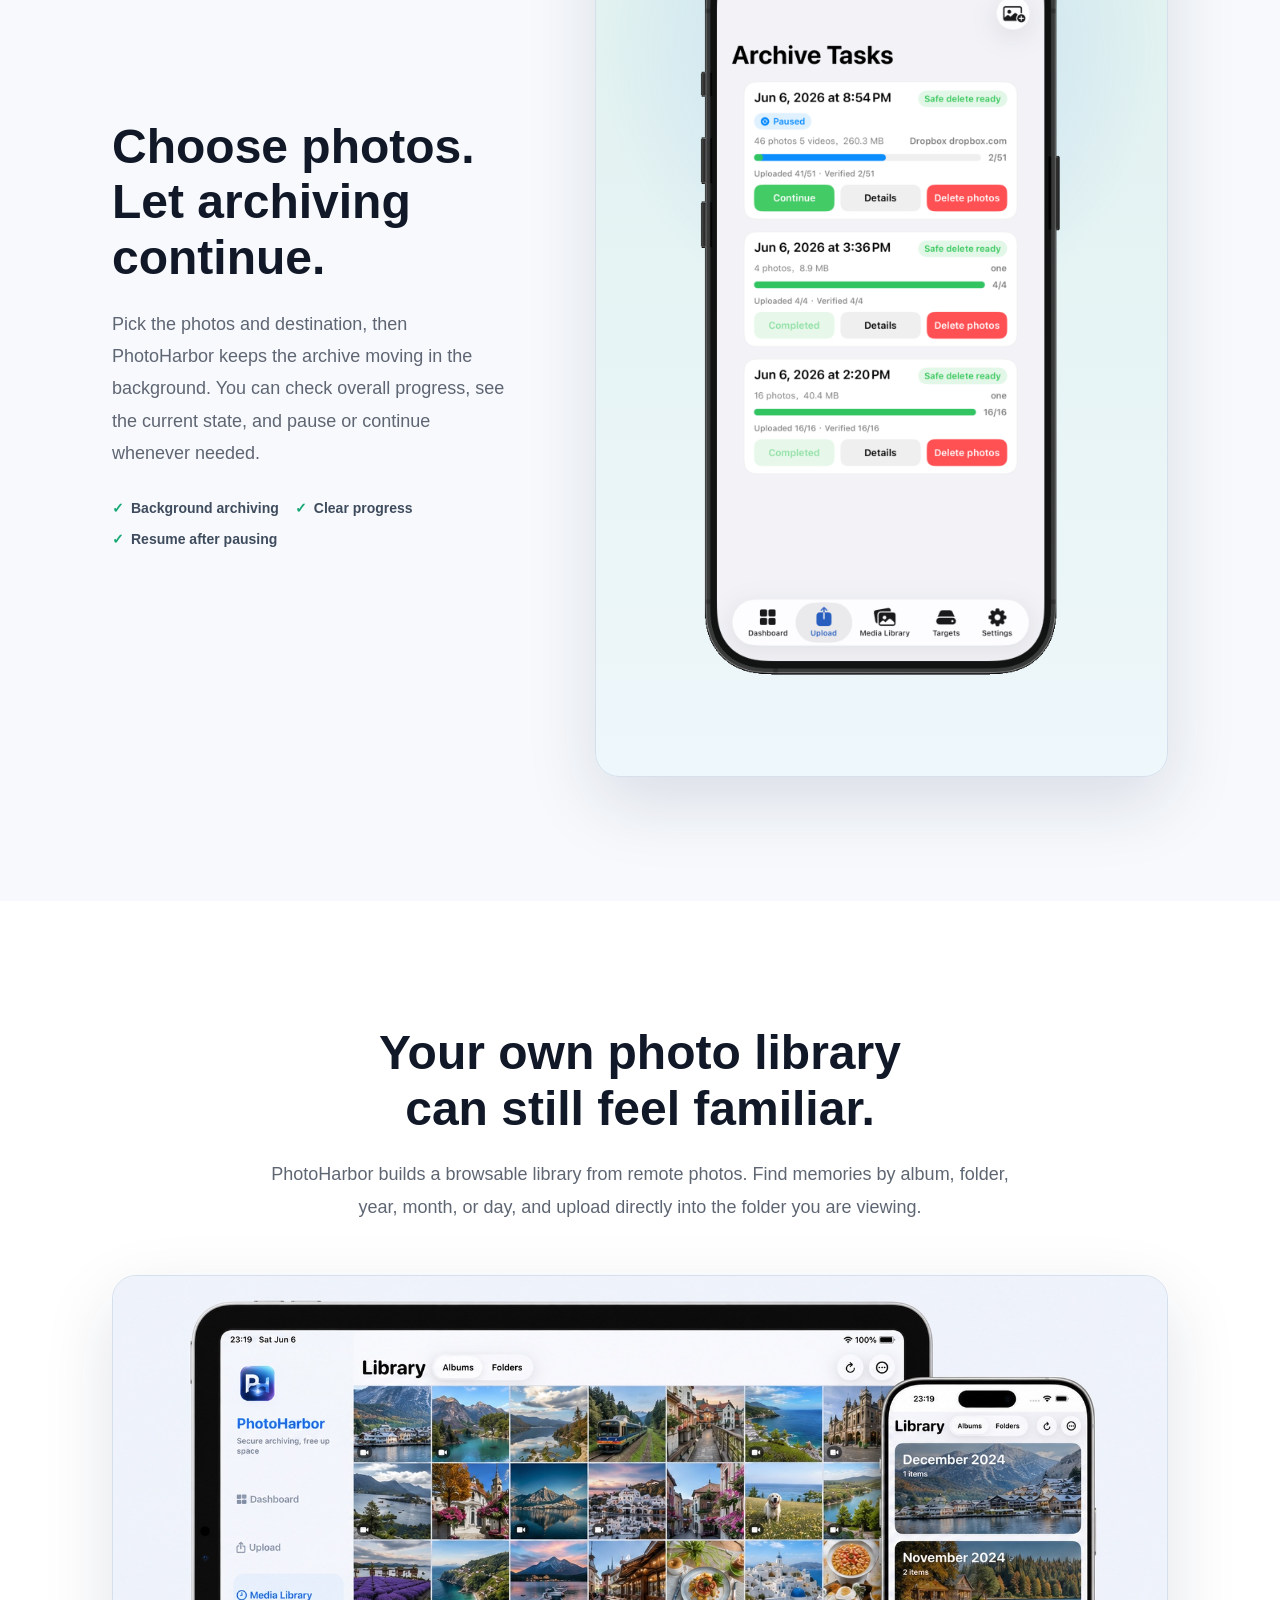
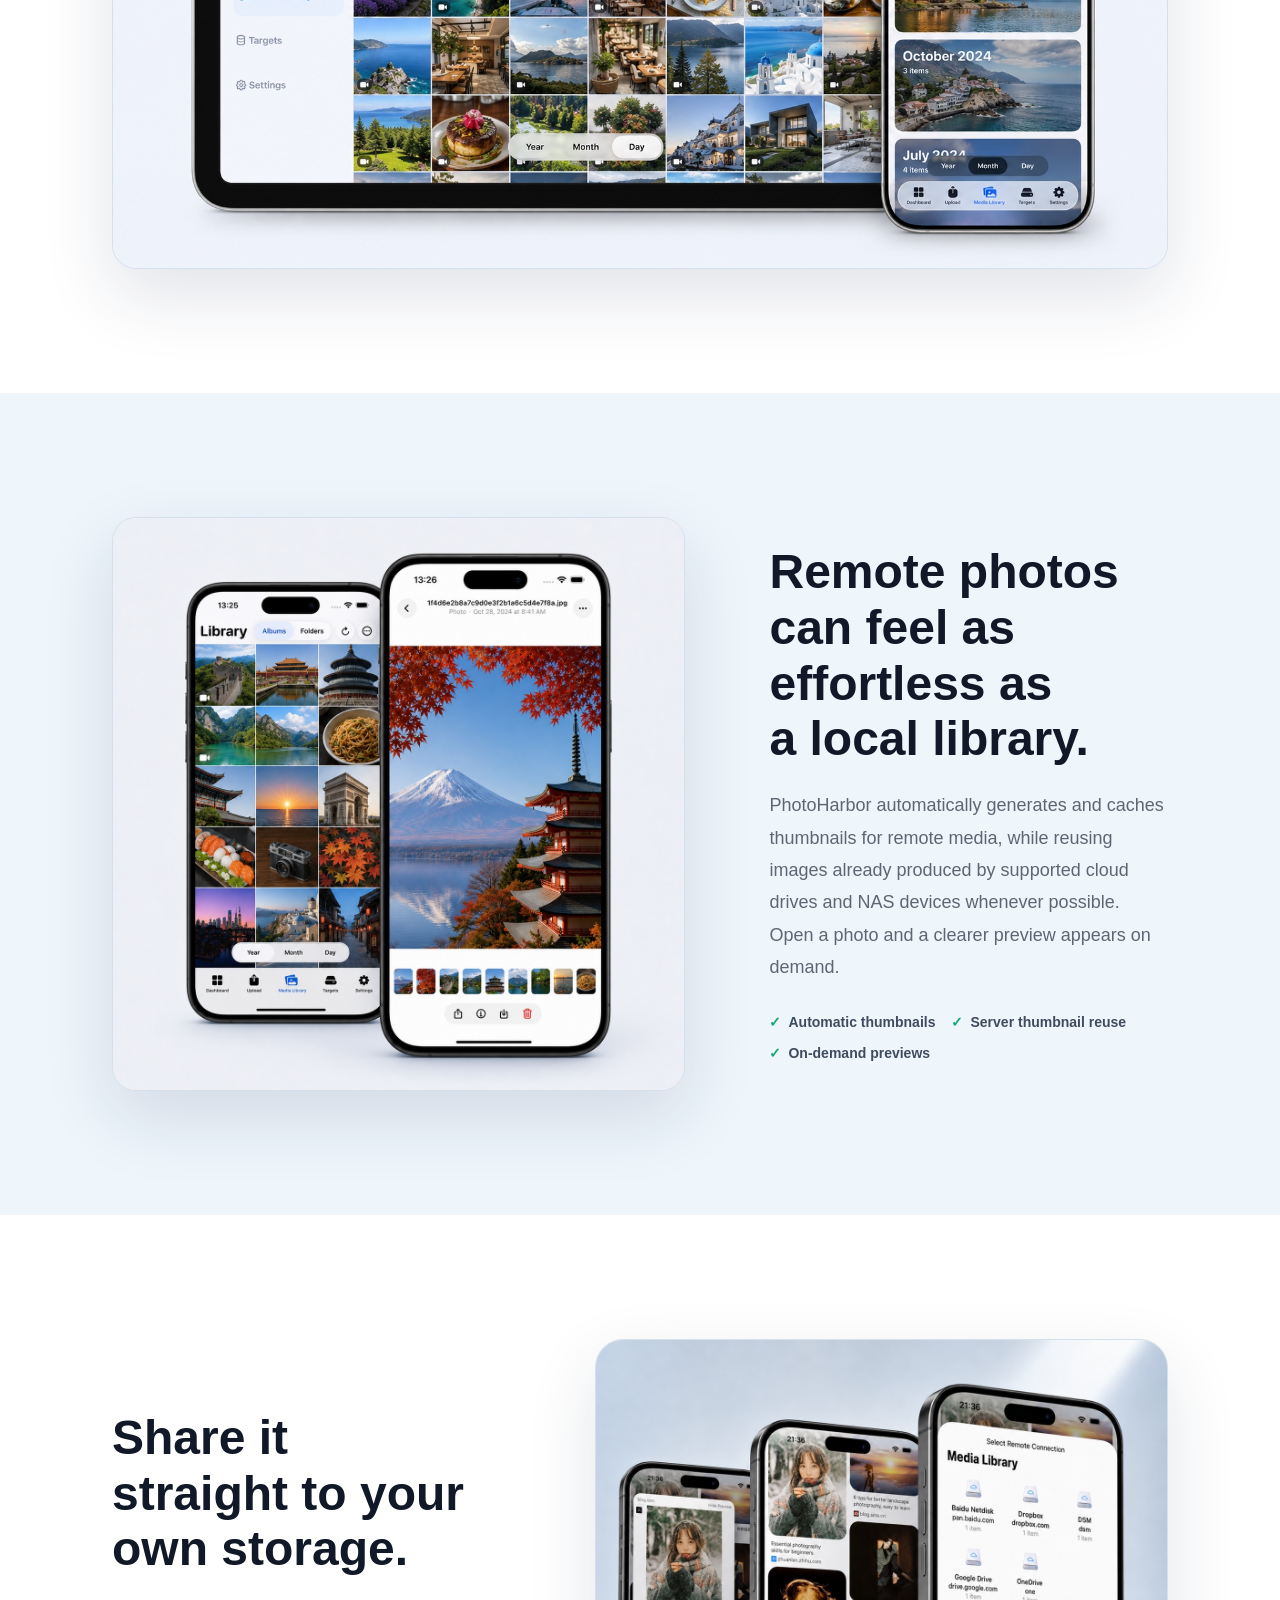
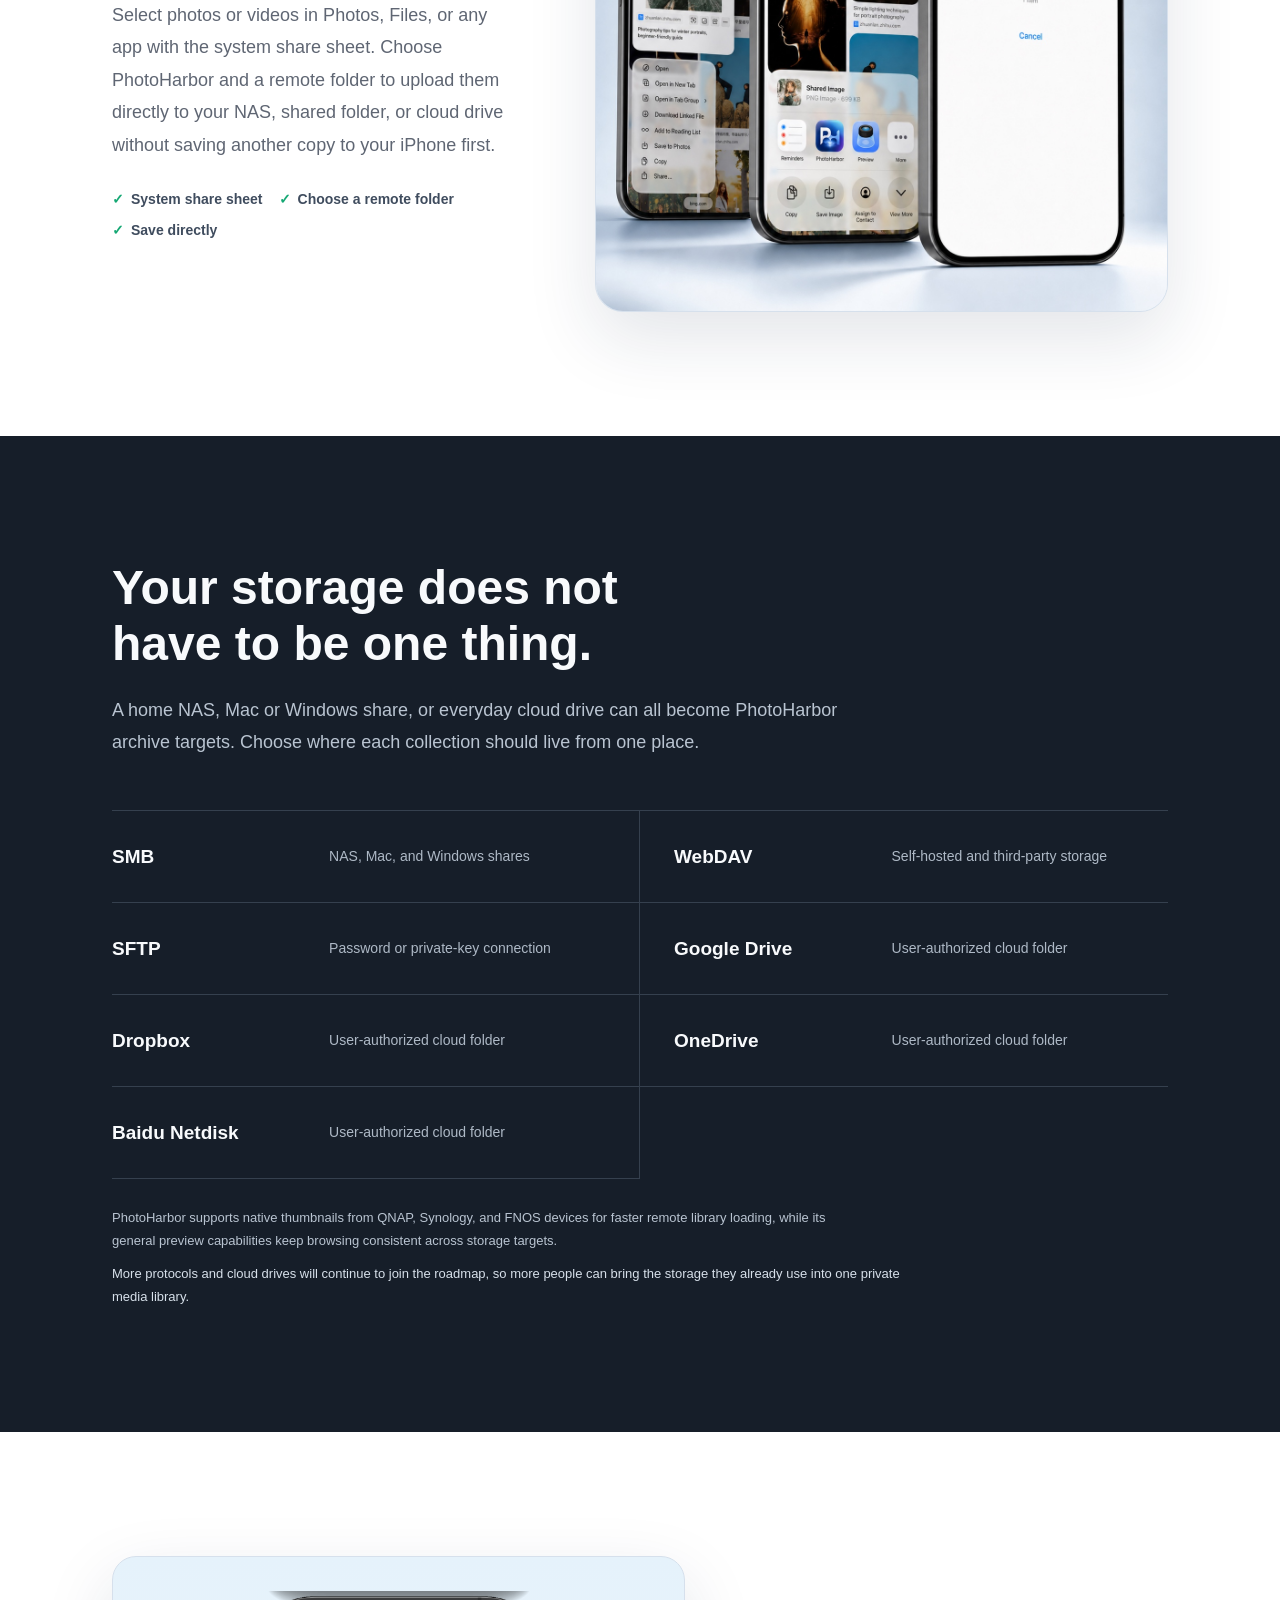
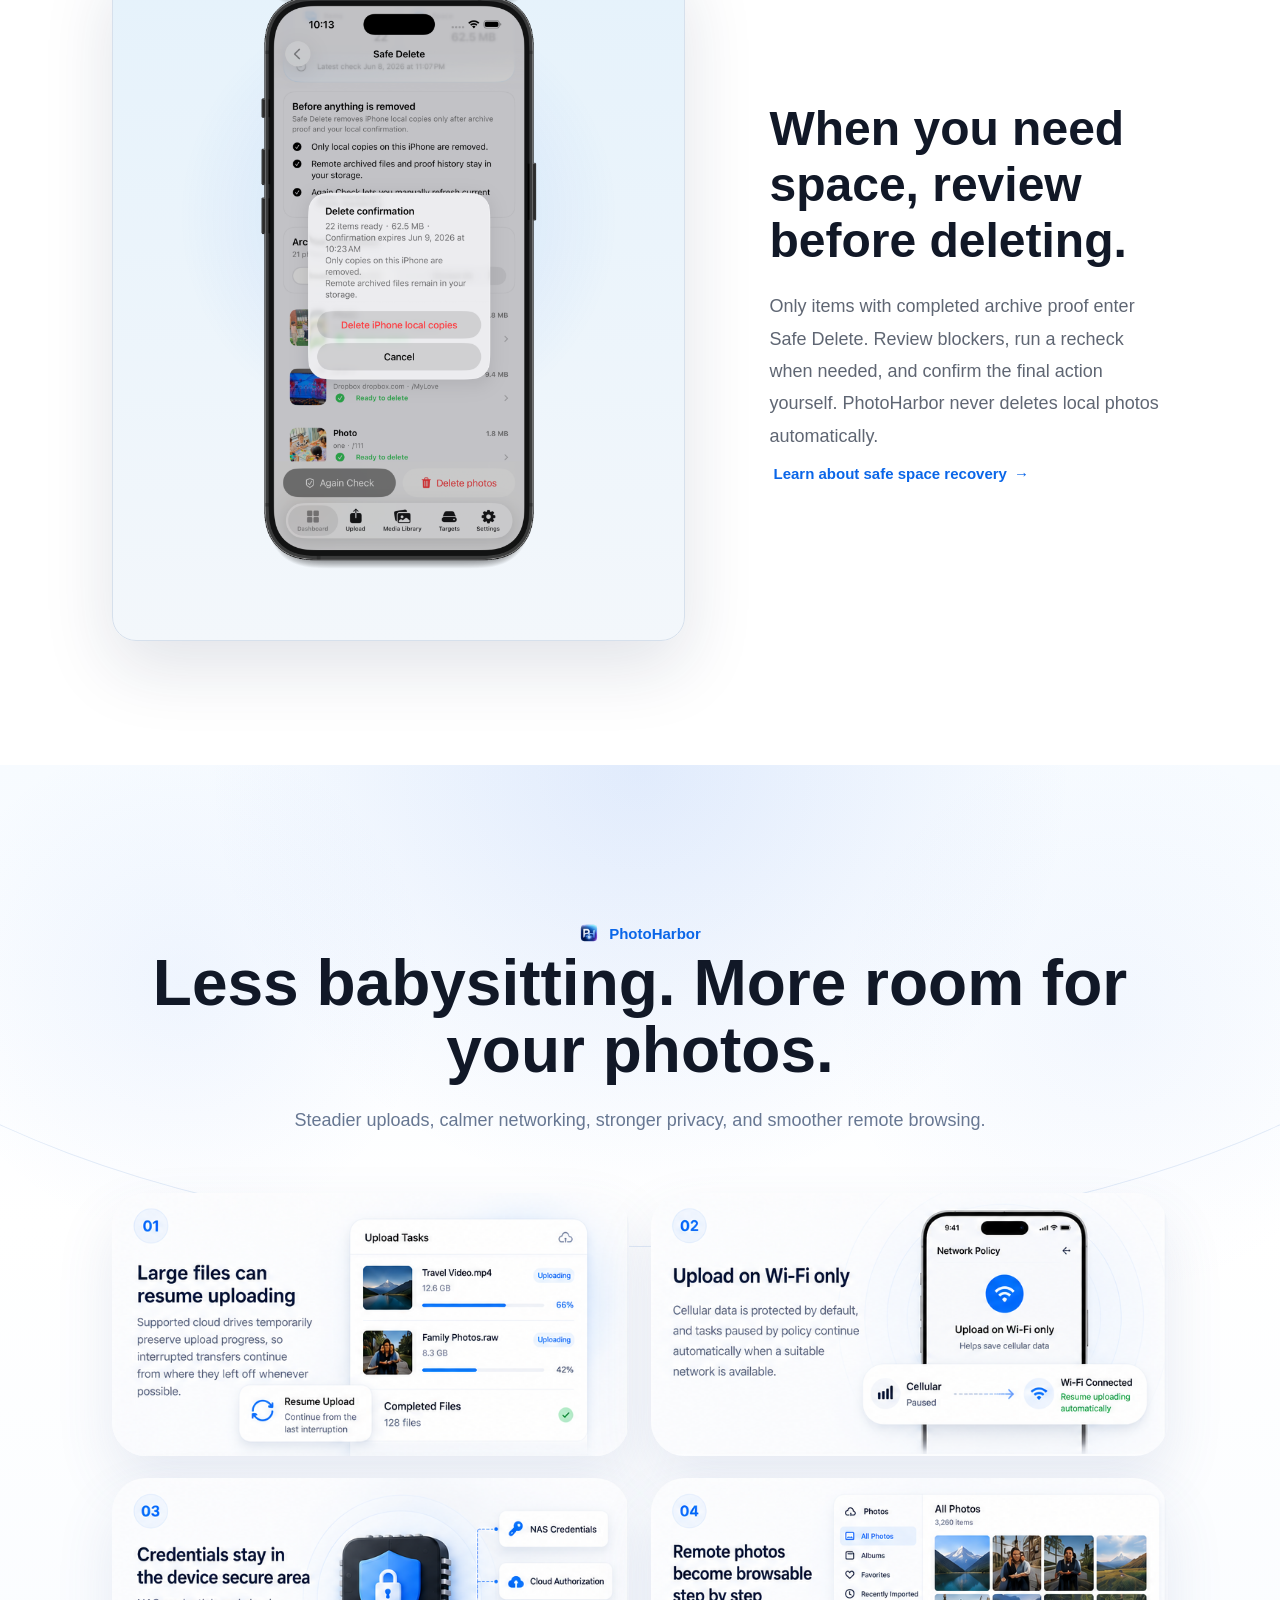
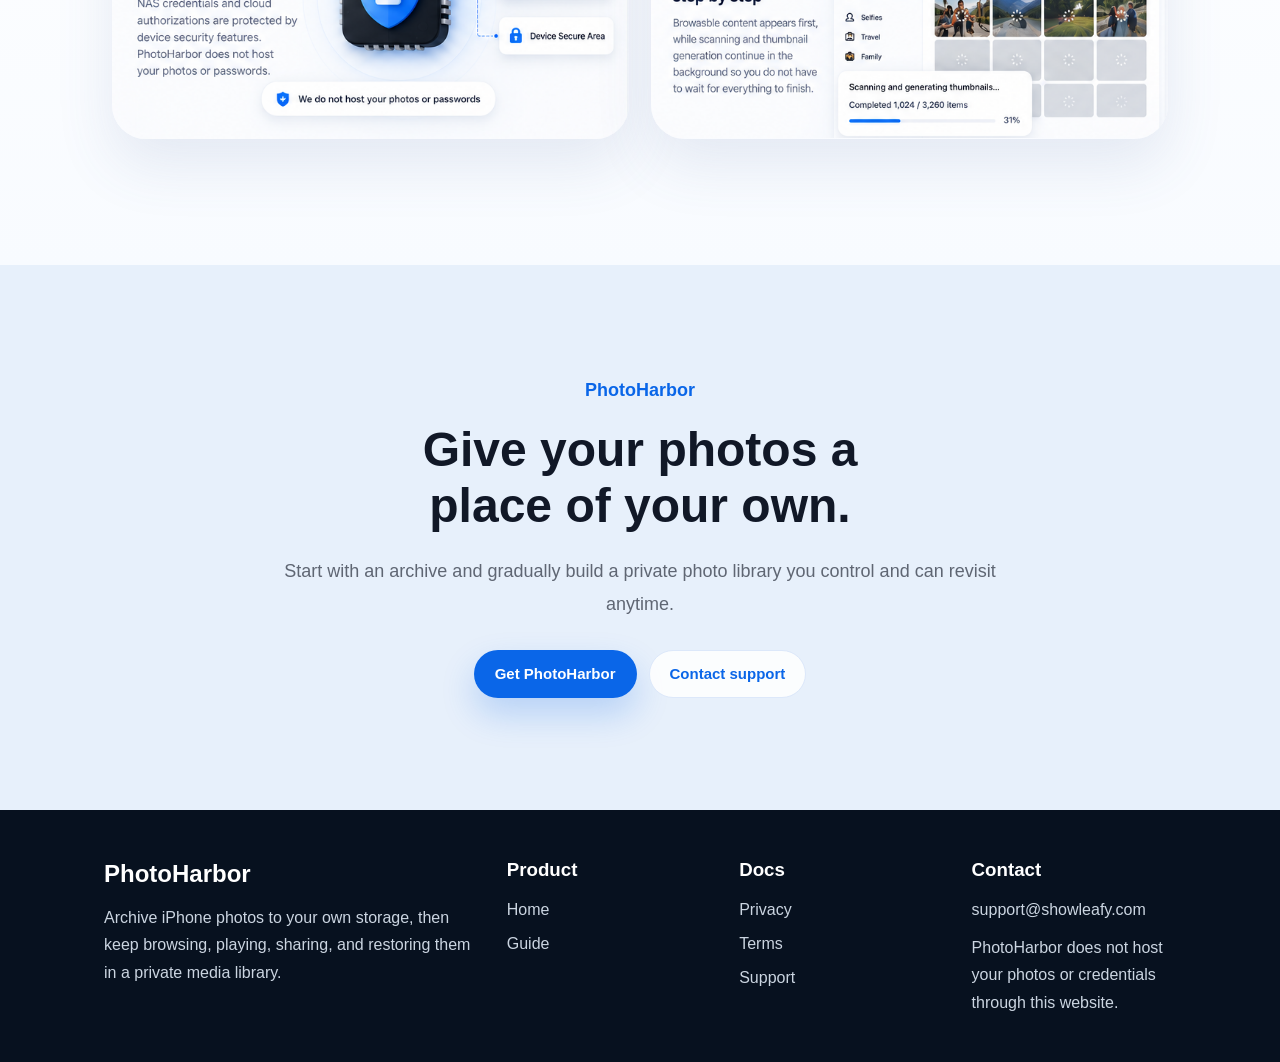
==== commit ffb52986: "Fix mobile website layout" ====
--- a/index.html
+++ b/index.html
@@ -11,7 +11,7 @@
     <title>PhotoHarbor</title>
     <link rel="icon" href="assets/app-icon.png" type="image/png">
     <link rel="apple-touch-icon" href="assets/app-icon.png">
-    <link rel="stylesheet" href="assets/styles.css?v=20260610d">
+    <link rel="stylesheet" href="assets/styles.css?v=20260615mobile">
   </head>
   <body class="home-page" data-title-key="home_page_title">
     <div class="scroll-progress" aria-hidden="true"></div>
--- a/assets/styles.css
+++ b/assets/styles.css
@@ -94,6 +94,7 @@
   display: inline-flex;
   align-items: center;
   gap: 10px;
+  min-height: 44px;
   font-weight: 700;
   letter-spacing: 0;
   white-space: nowrap;
@@ -115,12 +116,17 @@
 }
 
 .nav-links a {
+  display: inline-flex;
+  flex: 0 0 auto;
+  align-items: center;
+  min-height: 44px;
   padding: 10px 12px;
   color: var(--ph-color-text-muted);
   border-radius: var(--ph-radius-pill);
   font-size: 14px;
   font-weight: 600;
   transition: color 180ms var(--ph-ease), background 180ms var(--ph-ease);
+  white-space: nowrap;
 }
 
 .nav-links a:hover,
@@ -151,7 +157,7 @@
   position: relative;
   display: inline-flex;
   align-items: center;
-  min-height: 40px;
+  min-height: 44px;
   padding: 0 14px 0 12px;
   border: 1px solid var(--ph-color-border);
   border-radius: var(--ph-radius-pill);
@@ -169,7 +175,7 @@
 
 .lang-select {
   min-width: 116px;
-  min-height: 38px;
+  min-height: 42px;
   padding: 0 2px 0 0;
   color: var(--ph-color-text);
   border: 0;
@@ -2190,10 +2196,12 @@
 .page-content {
   display: grid;
   gap: 24px;
+  min-width: 0;
 }
 
 .page-section {
   padding: 30px;
+  min-width: 0;
   border: 1px solid rgba(220, 232, 250, 0.86);
   border-radius: 28px;
   background: rgba(255, 255, 255, 0.86);
@@ -2662,6 +2670,9 @@
   }
 
   .legal-table {
+    display: block;
+    width: 100%;
+    max-width: 100%;
     overflow-x: auto;
   }
 
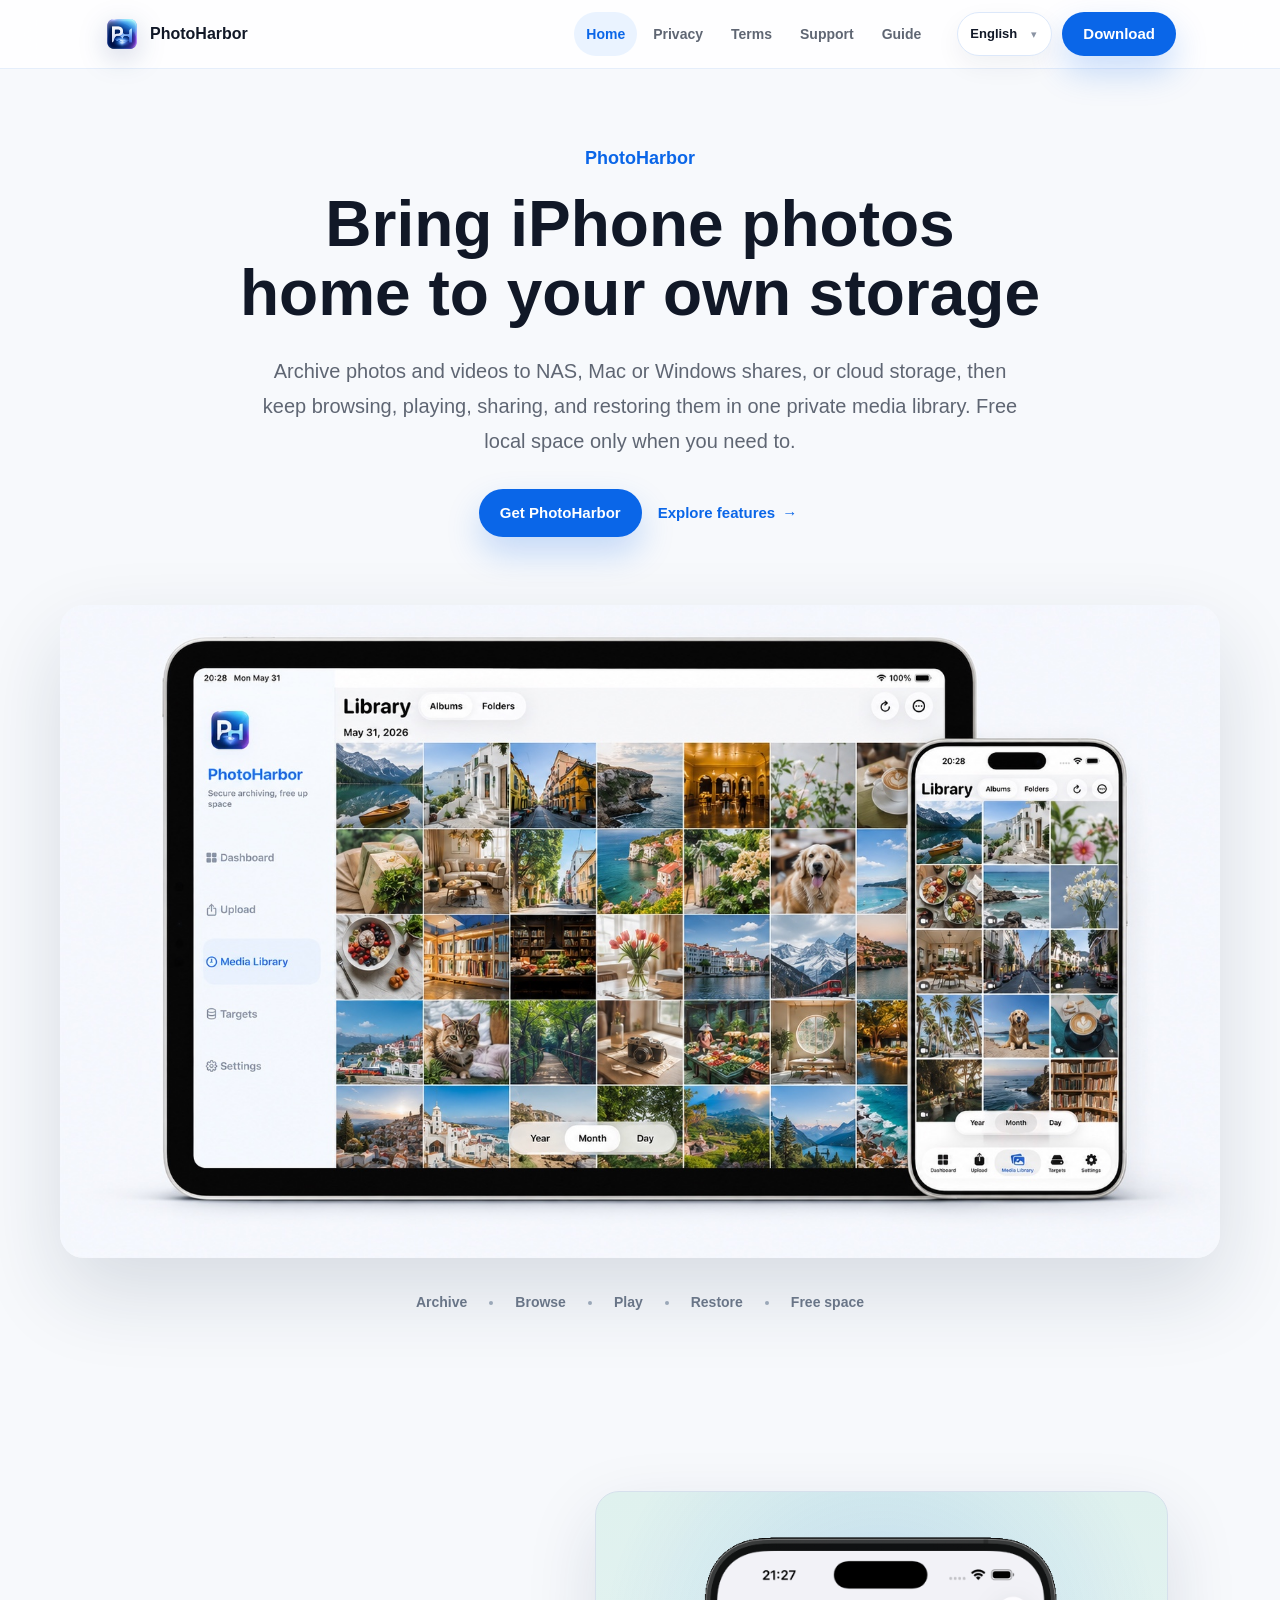
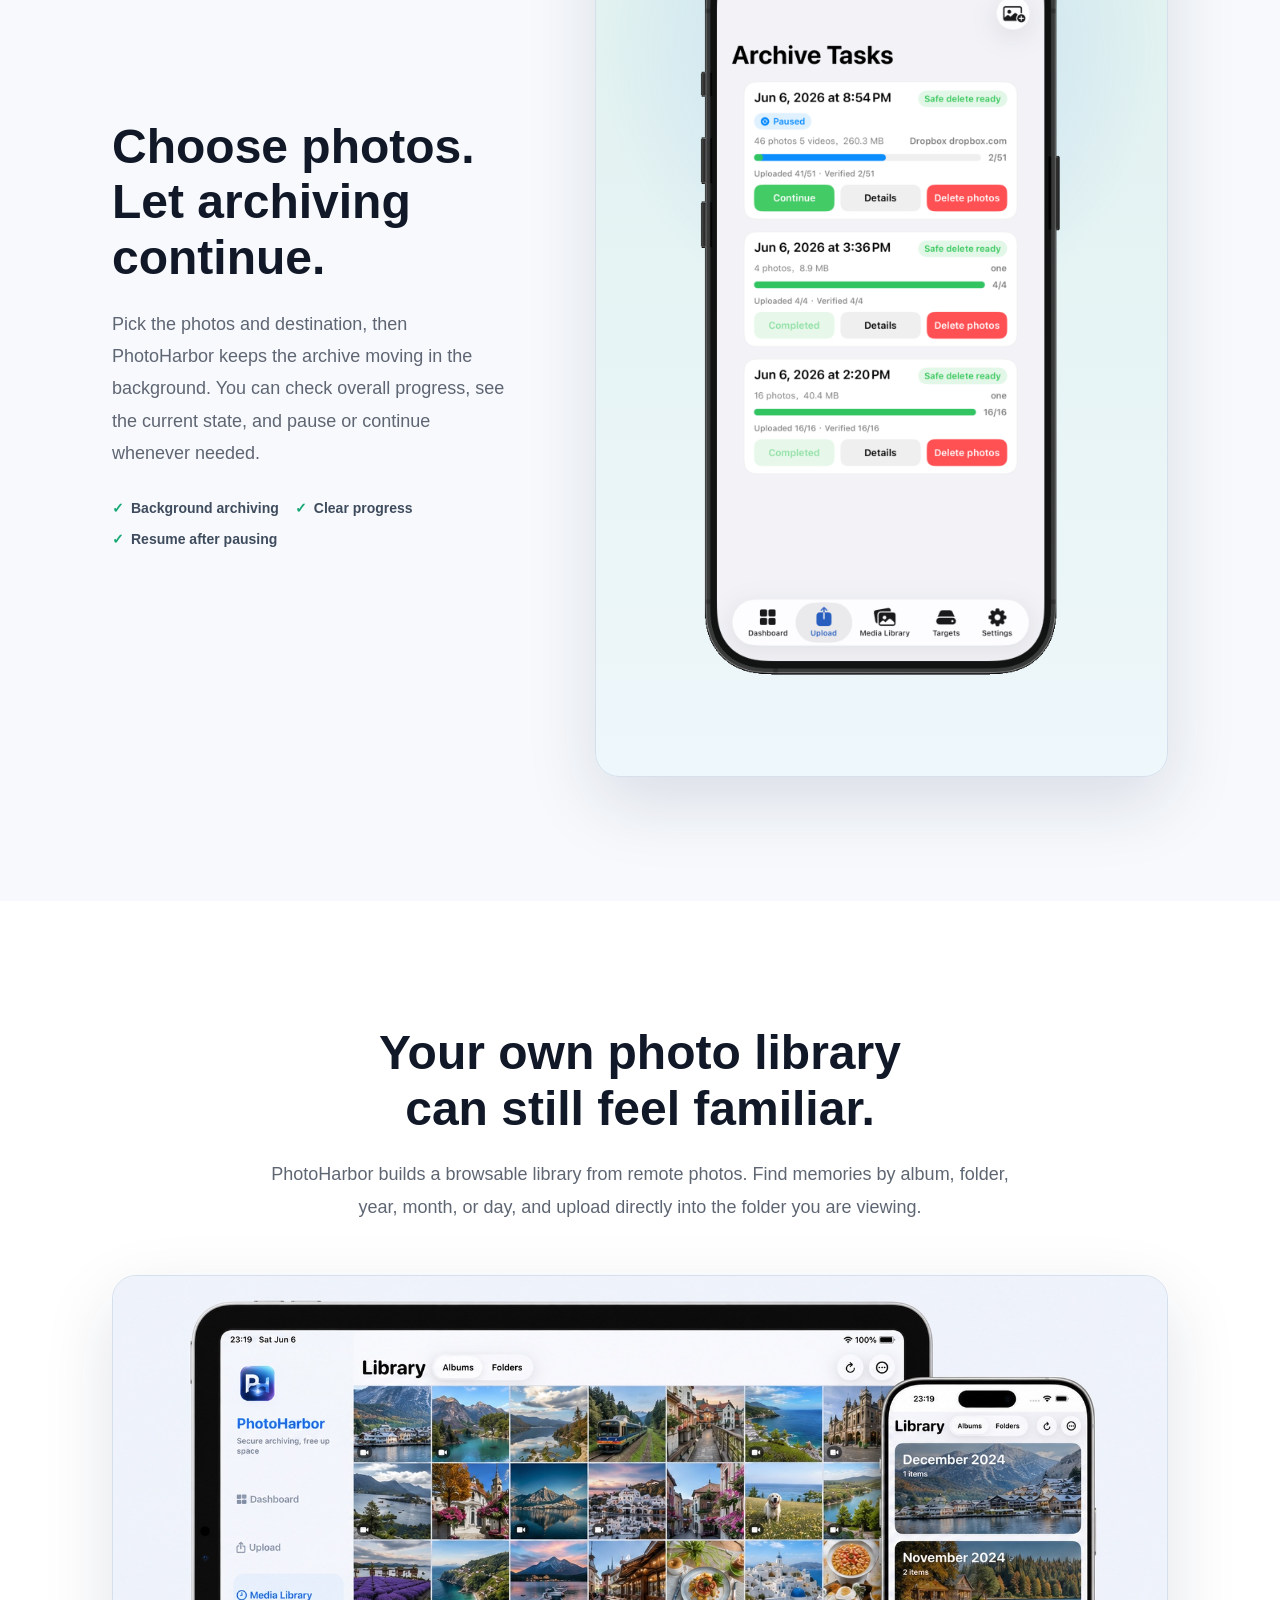
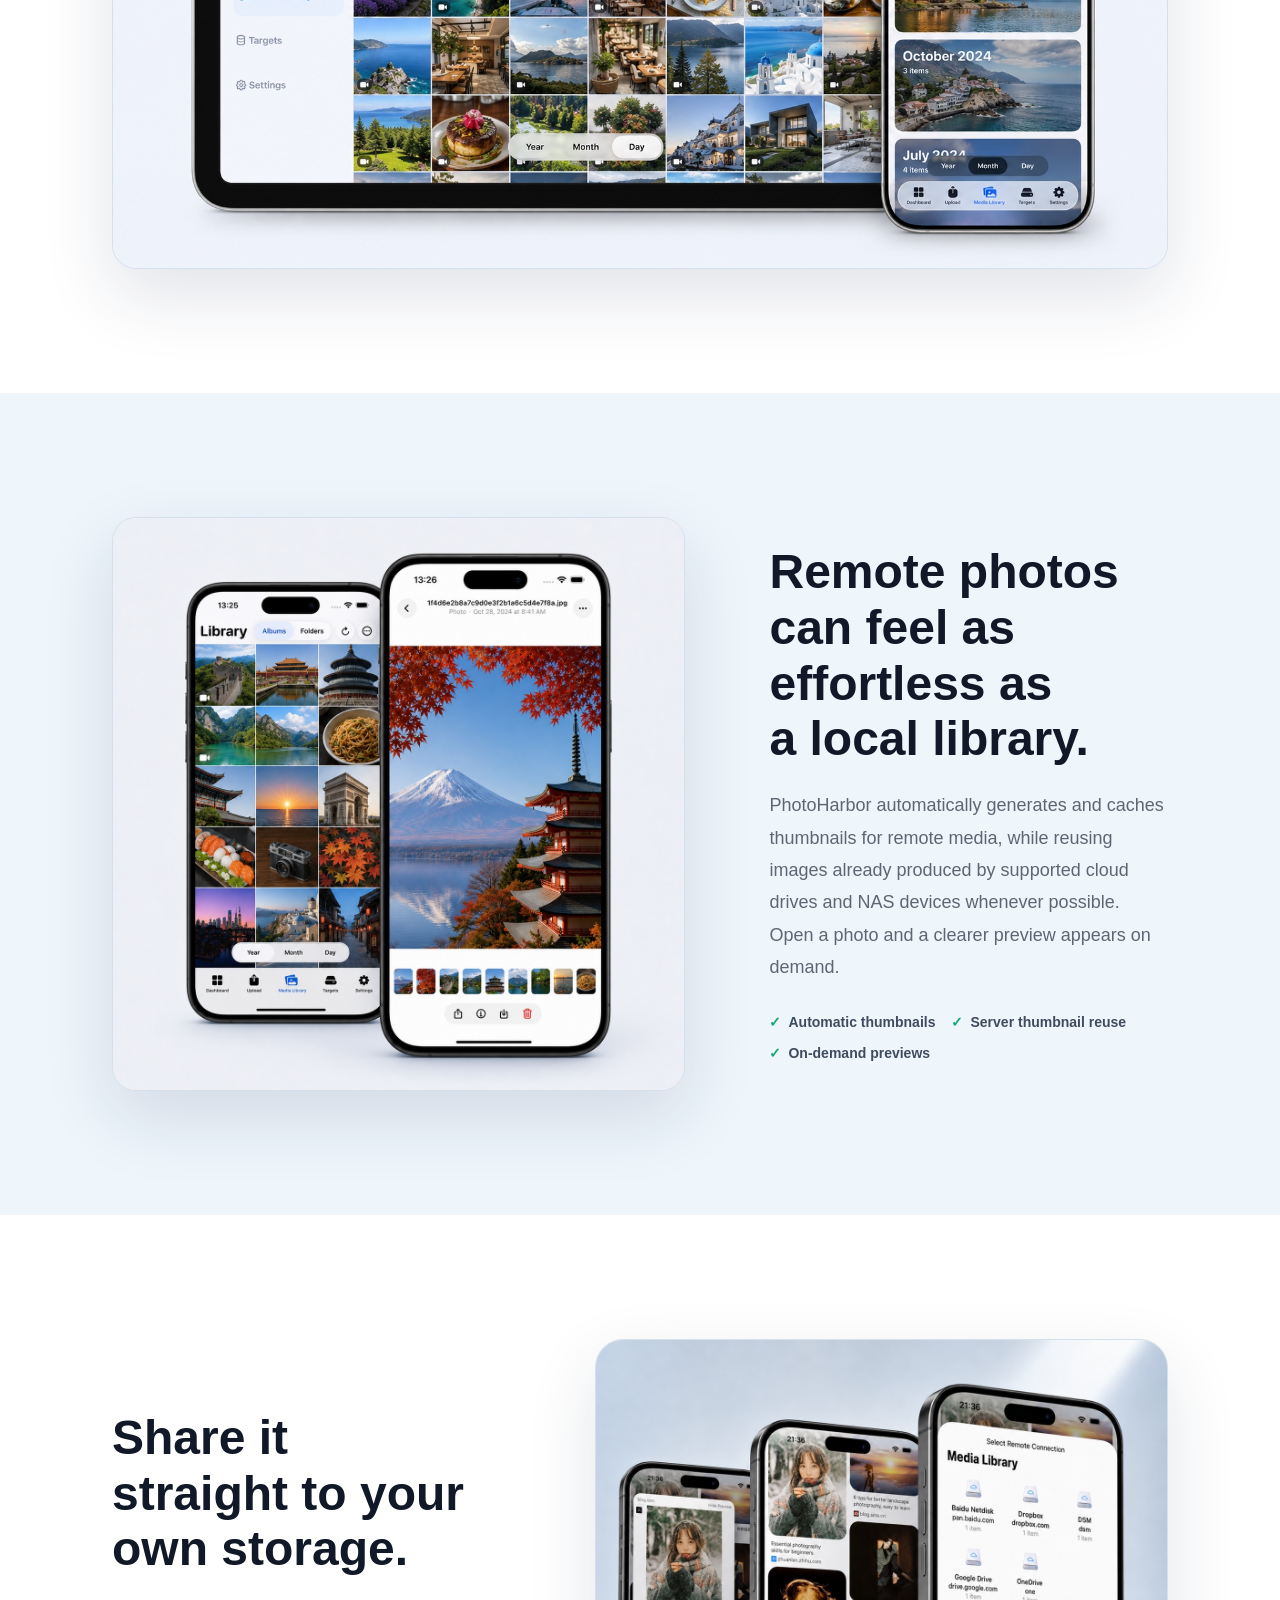
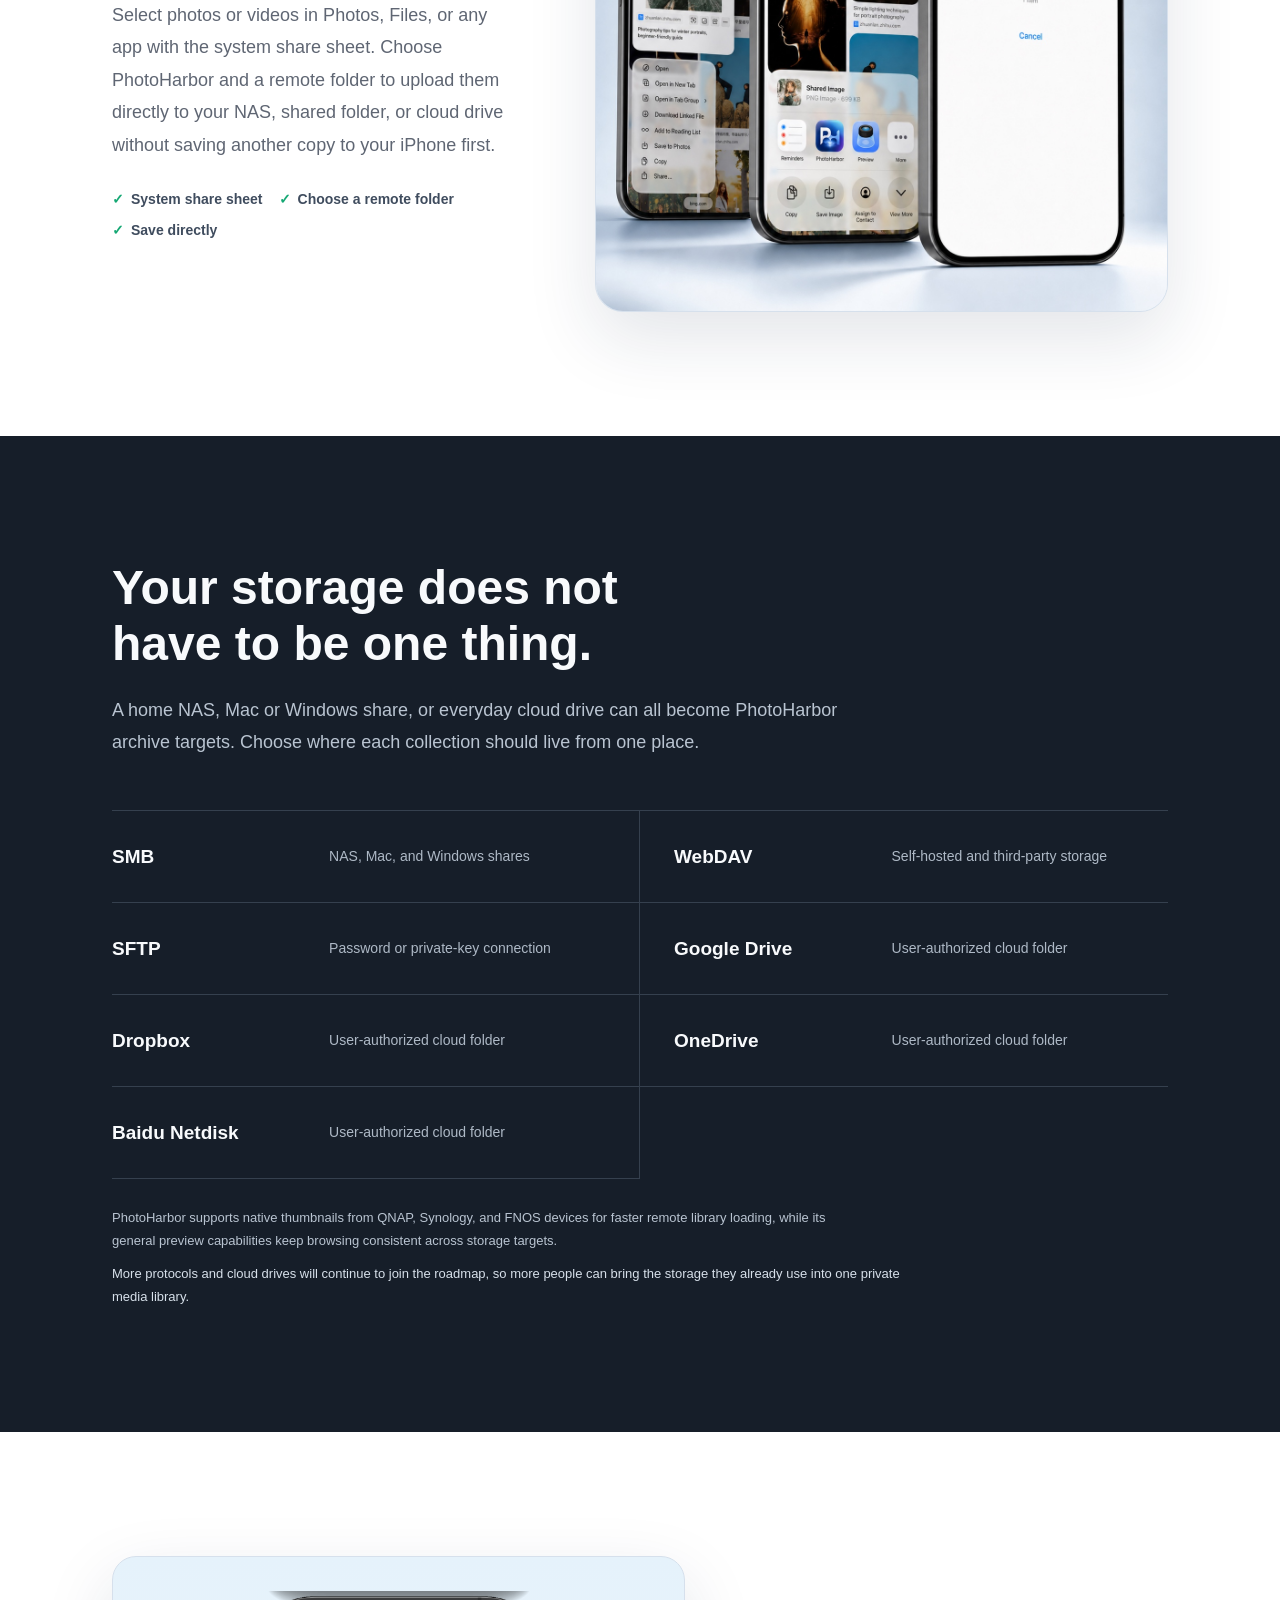
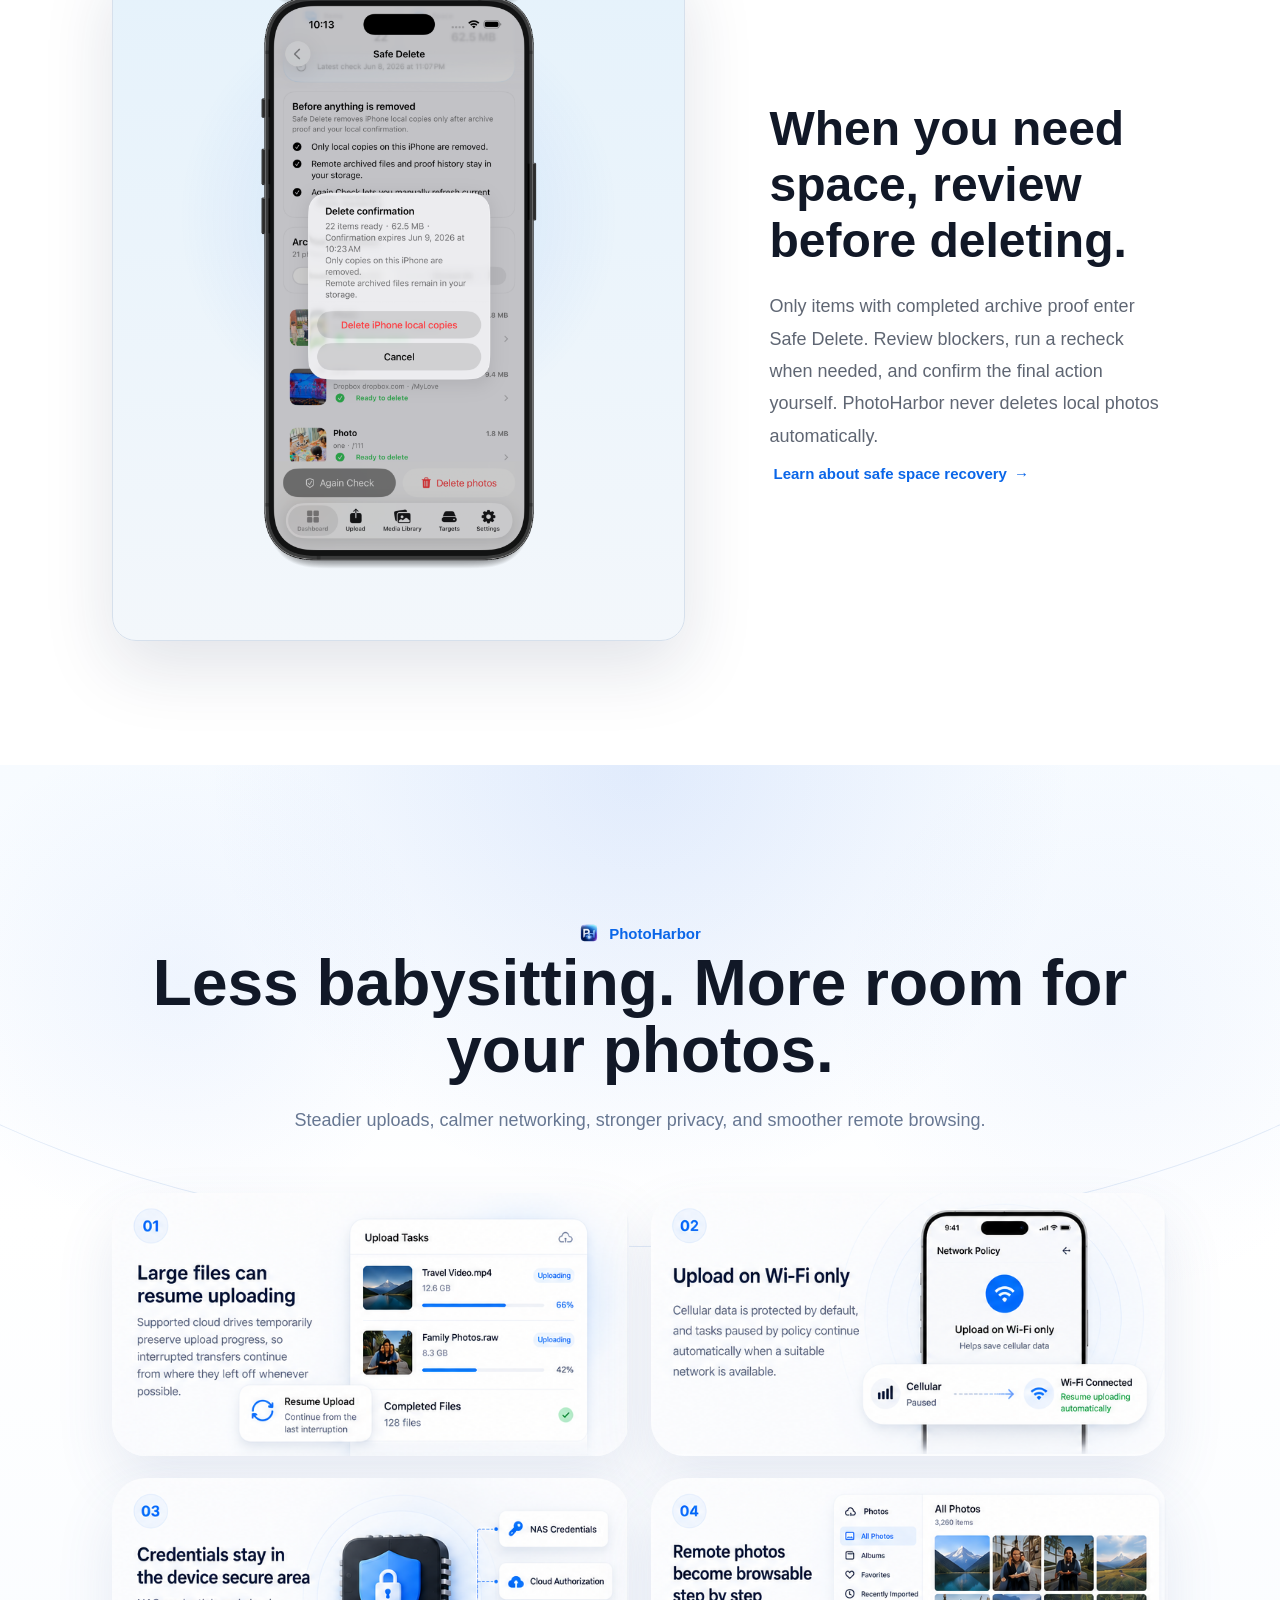
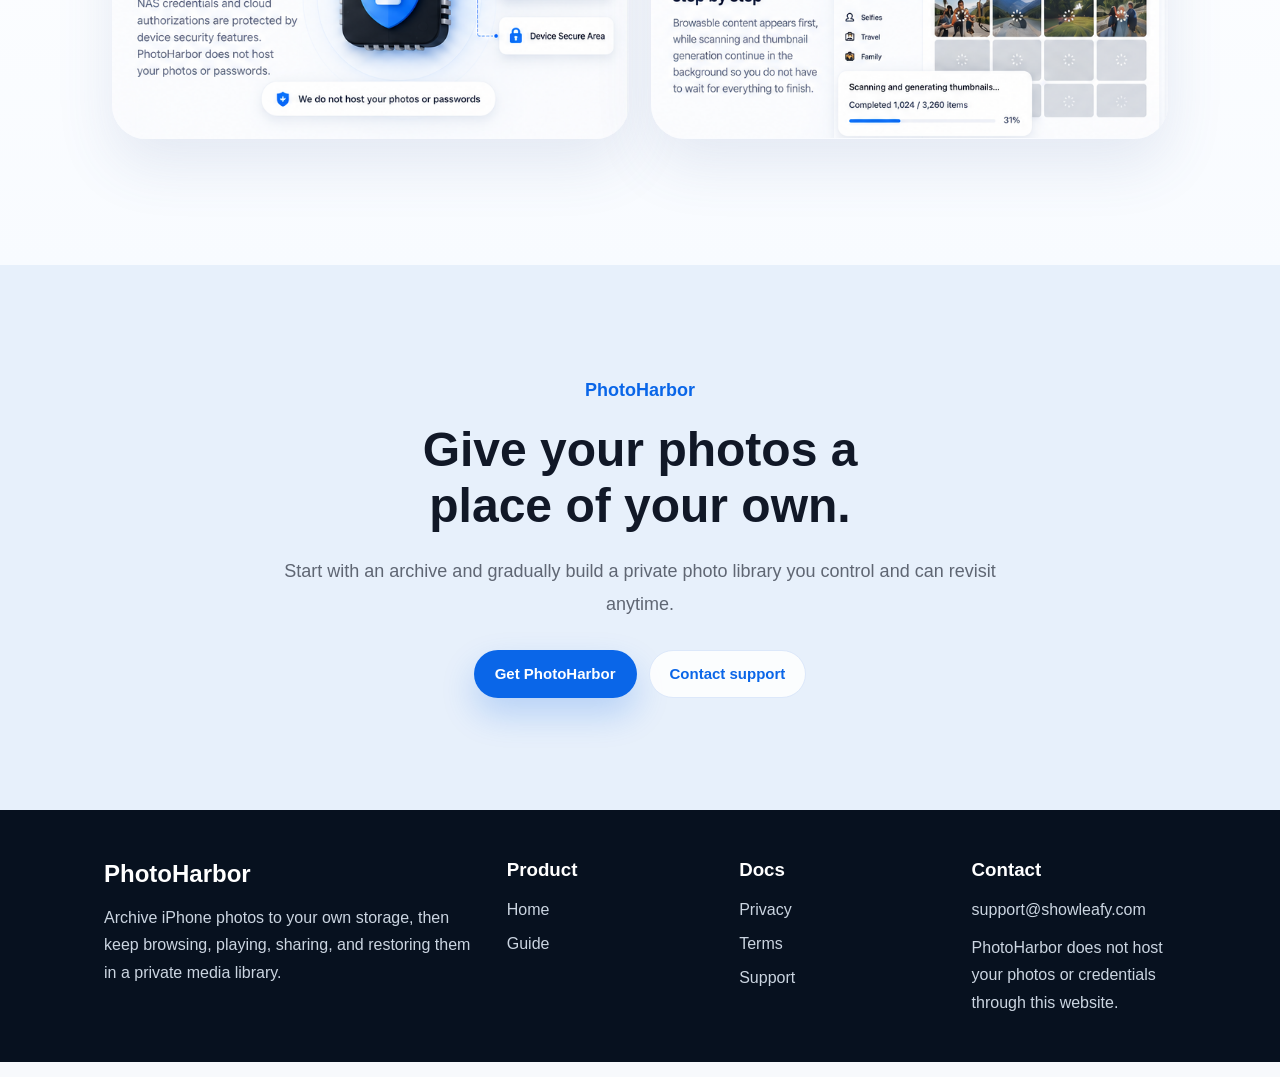
==== commit 2d6039d3: "Polish header language controls" ====
--- a/index.html
+++ b/index.html
@@ -11,7 +11,7 @@
     <title>PhotoHarbor</title>
     <link rel="icon" href="assets/app-icon.png" type="image/png">
     <link rel="apple-touch-icon" href="assets/app-icon.png">
-    <link rel="stylesheet" href="assets/styles.css?v=20260615mobile">
+    <link rel="stylesheet" href="assets/styles.css?v=20260616navheight">
   </head>
   <body class="home-page" data-title-key="home_page_title">
     <div class="scroll-progress" aria-hidden="true"></div>
@@ -334,6 +334,6 @@
       </div>
     </footer>
 
-    <script src="assets/app.js?v=20260610d"></script>
+    <script src="assets/app.js?v=20260616langswitch"></script>
   </body>
 </html>
--- a/assets/styles.css
+++ b/assets/styles.css
@@ -174,7 +174,8 @@
 }
 
 .lang-select {
-  min-width: 116px;
+  width: var(--lang-select-width, auto);
+  min-width: 0;
   min-height: 42px;
   padding: 0 2px 0 0;
   color: var(--ph-color-text);
@@ -202,6 +203,10 @@
   font-size: 15px;
   font-weight: 700;
   transition: transform 180ms var(--ph-ease), box-shadow 180ms var(--ph-ease), background 180ms var(--ph-ease), border-color 180ms var(--ph-ease);
+}
+
+.nav-actions .btn {
+  min-height: 44px;
 }
 
 .btn:hover {
@@ -2815,7 +2820,6 @@
   }
 
   .lang-select {
-    min-width: 104px;
     font-size: 12px;
   }
 
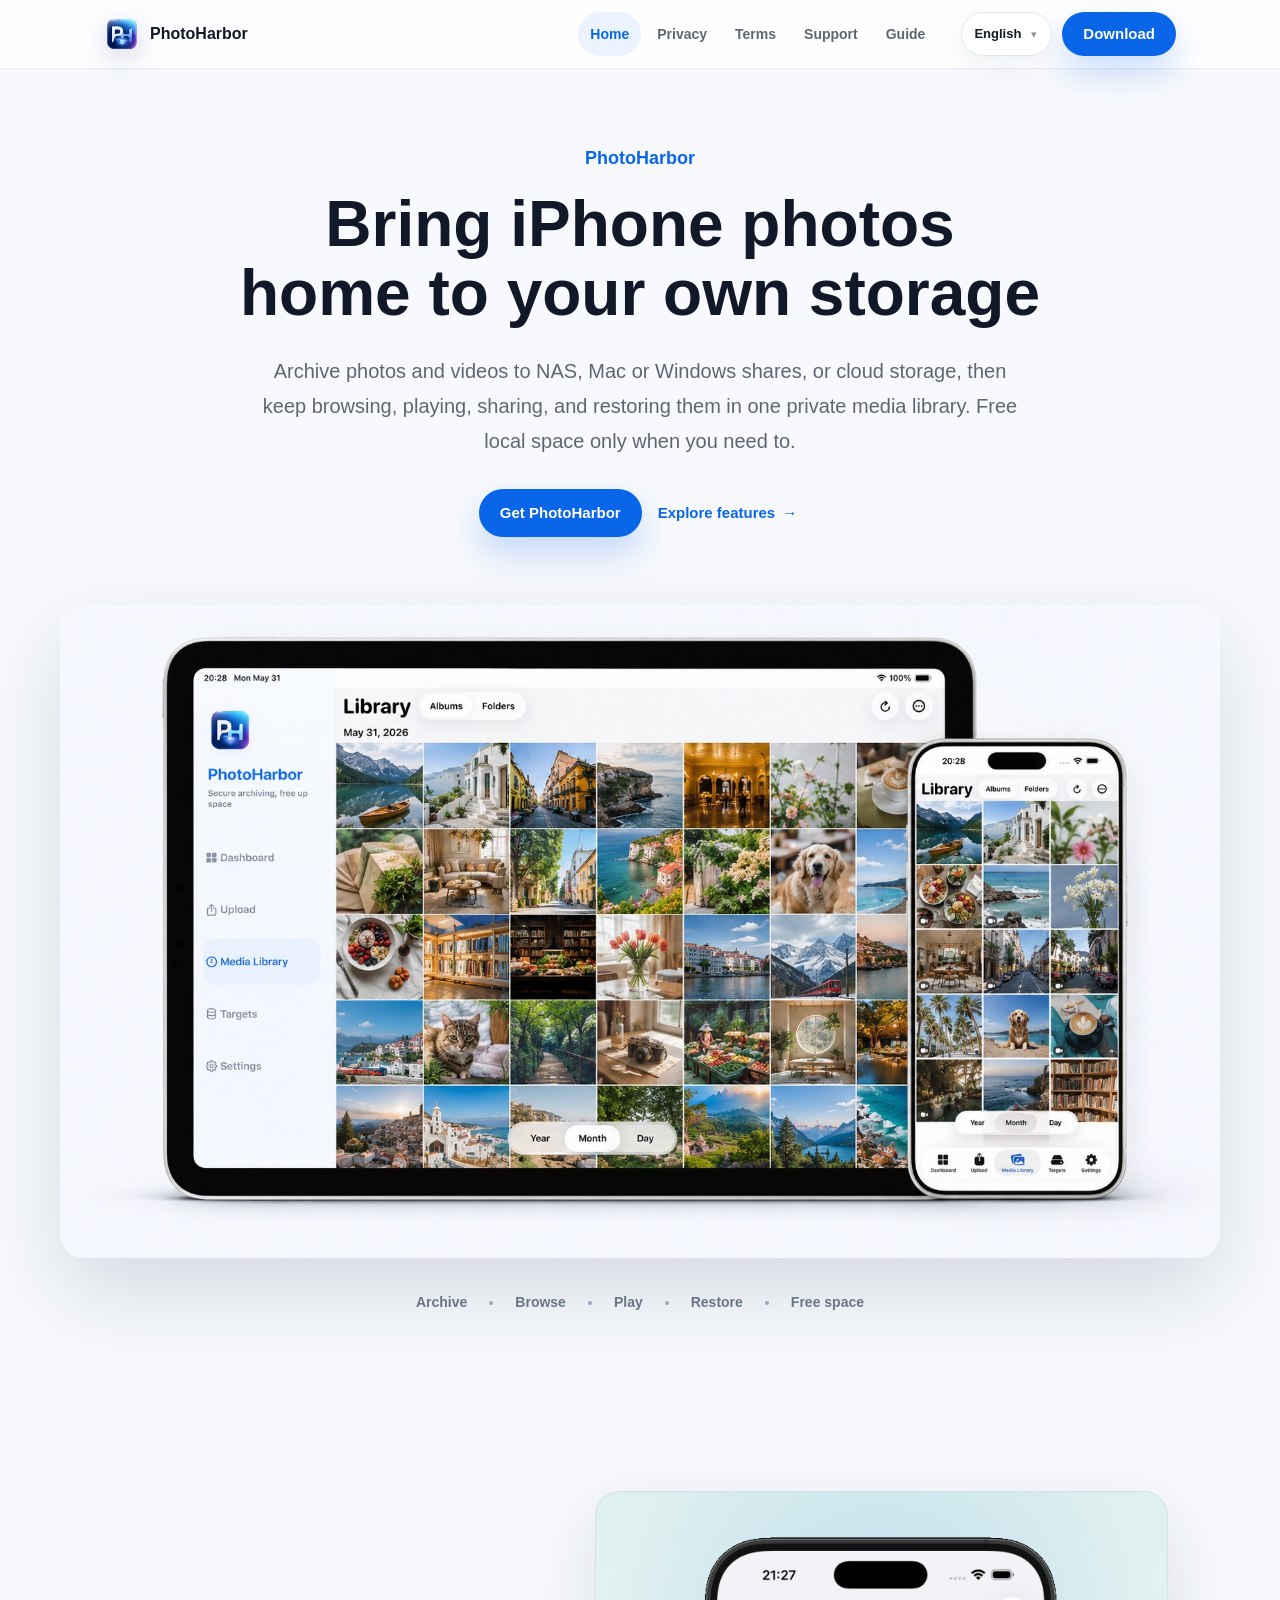
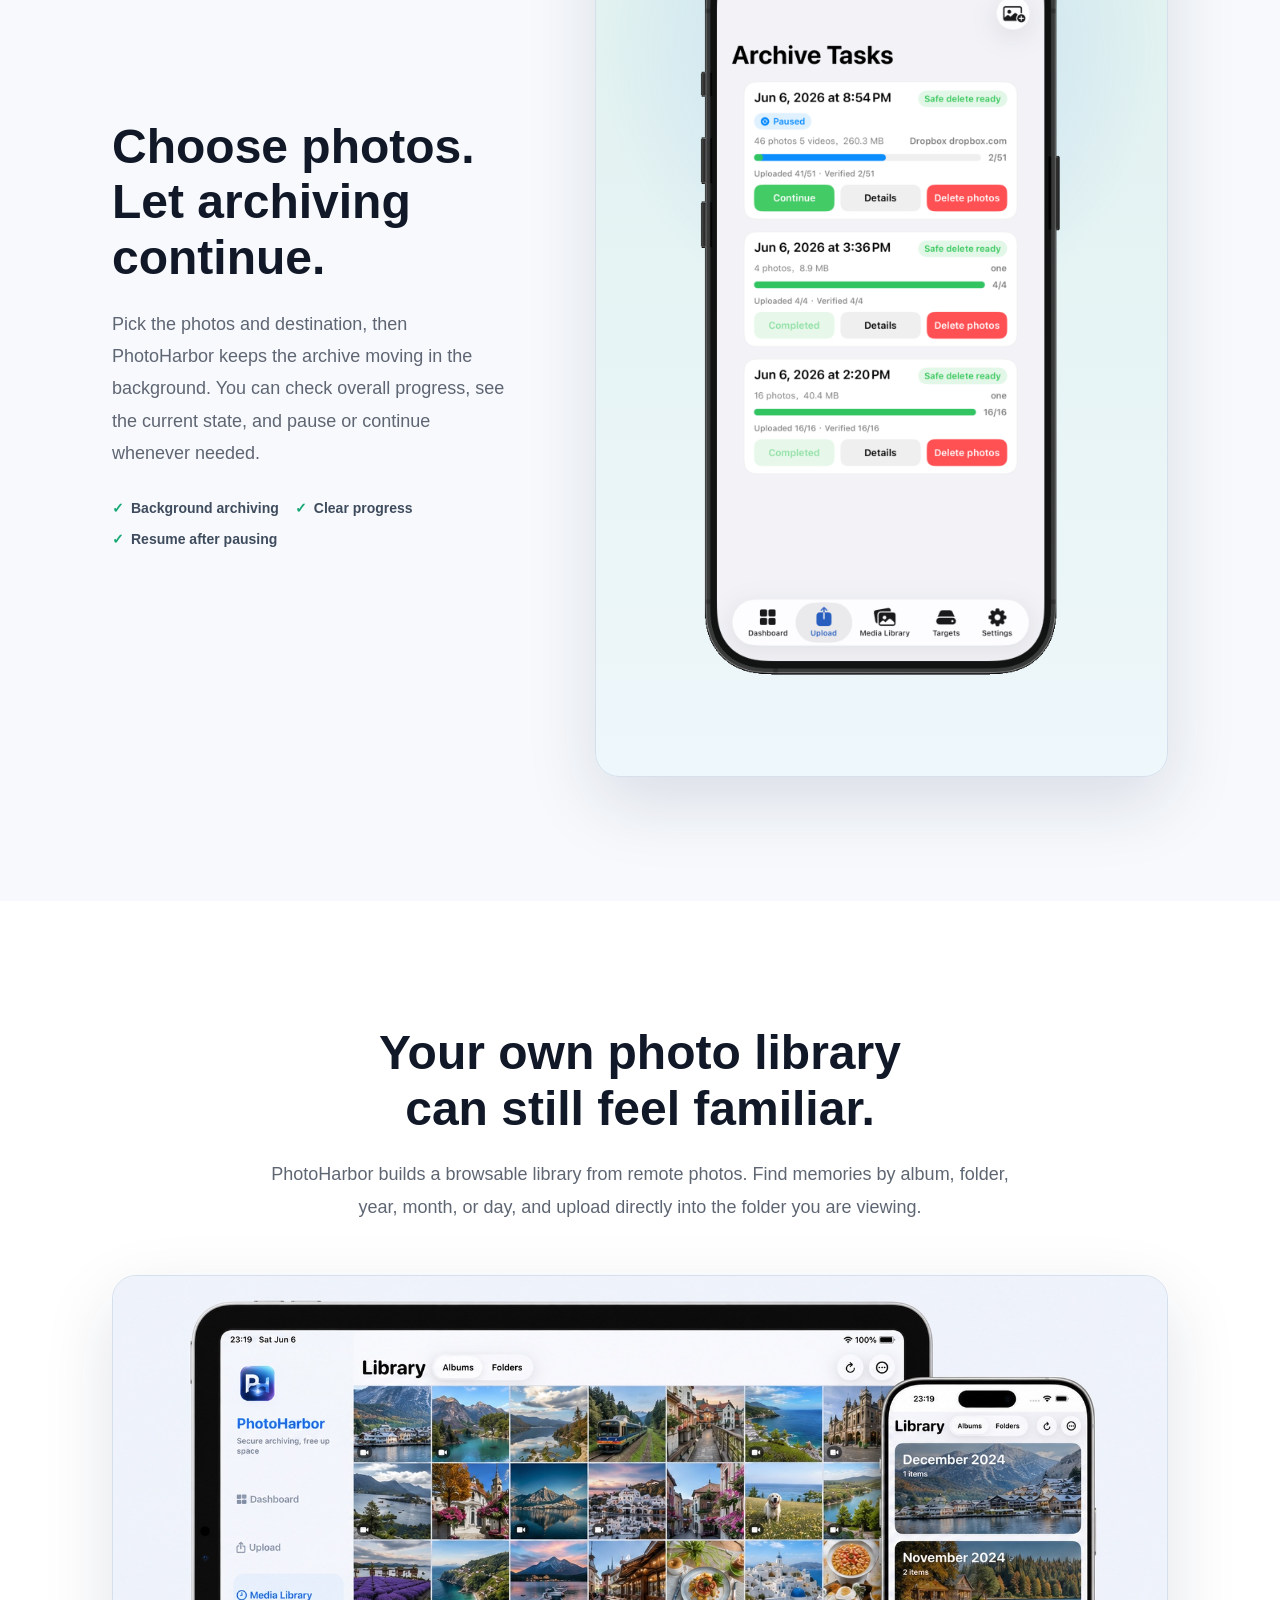
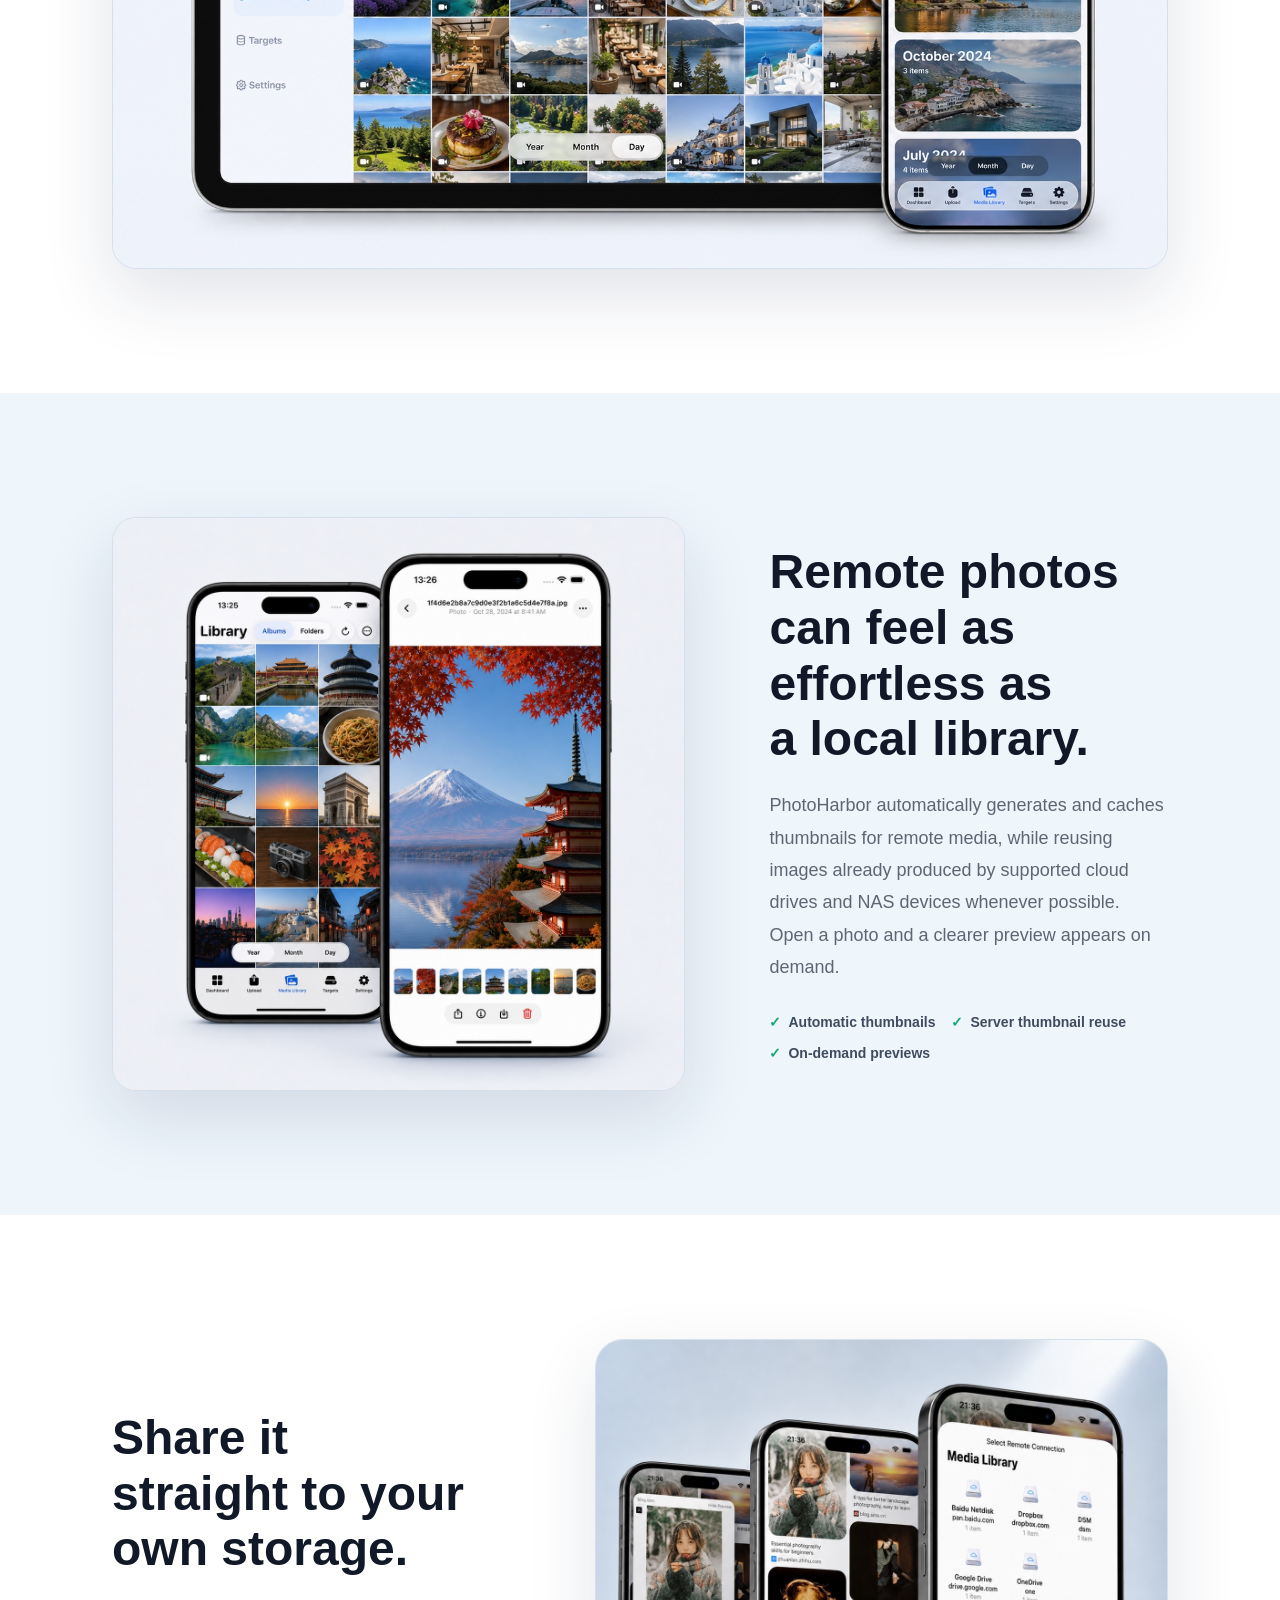
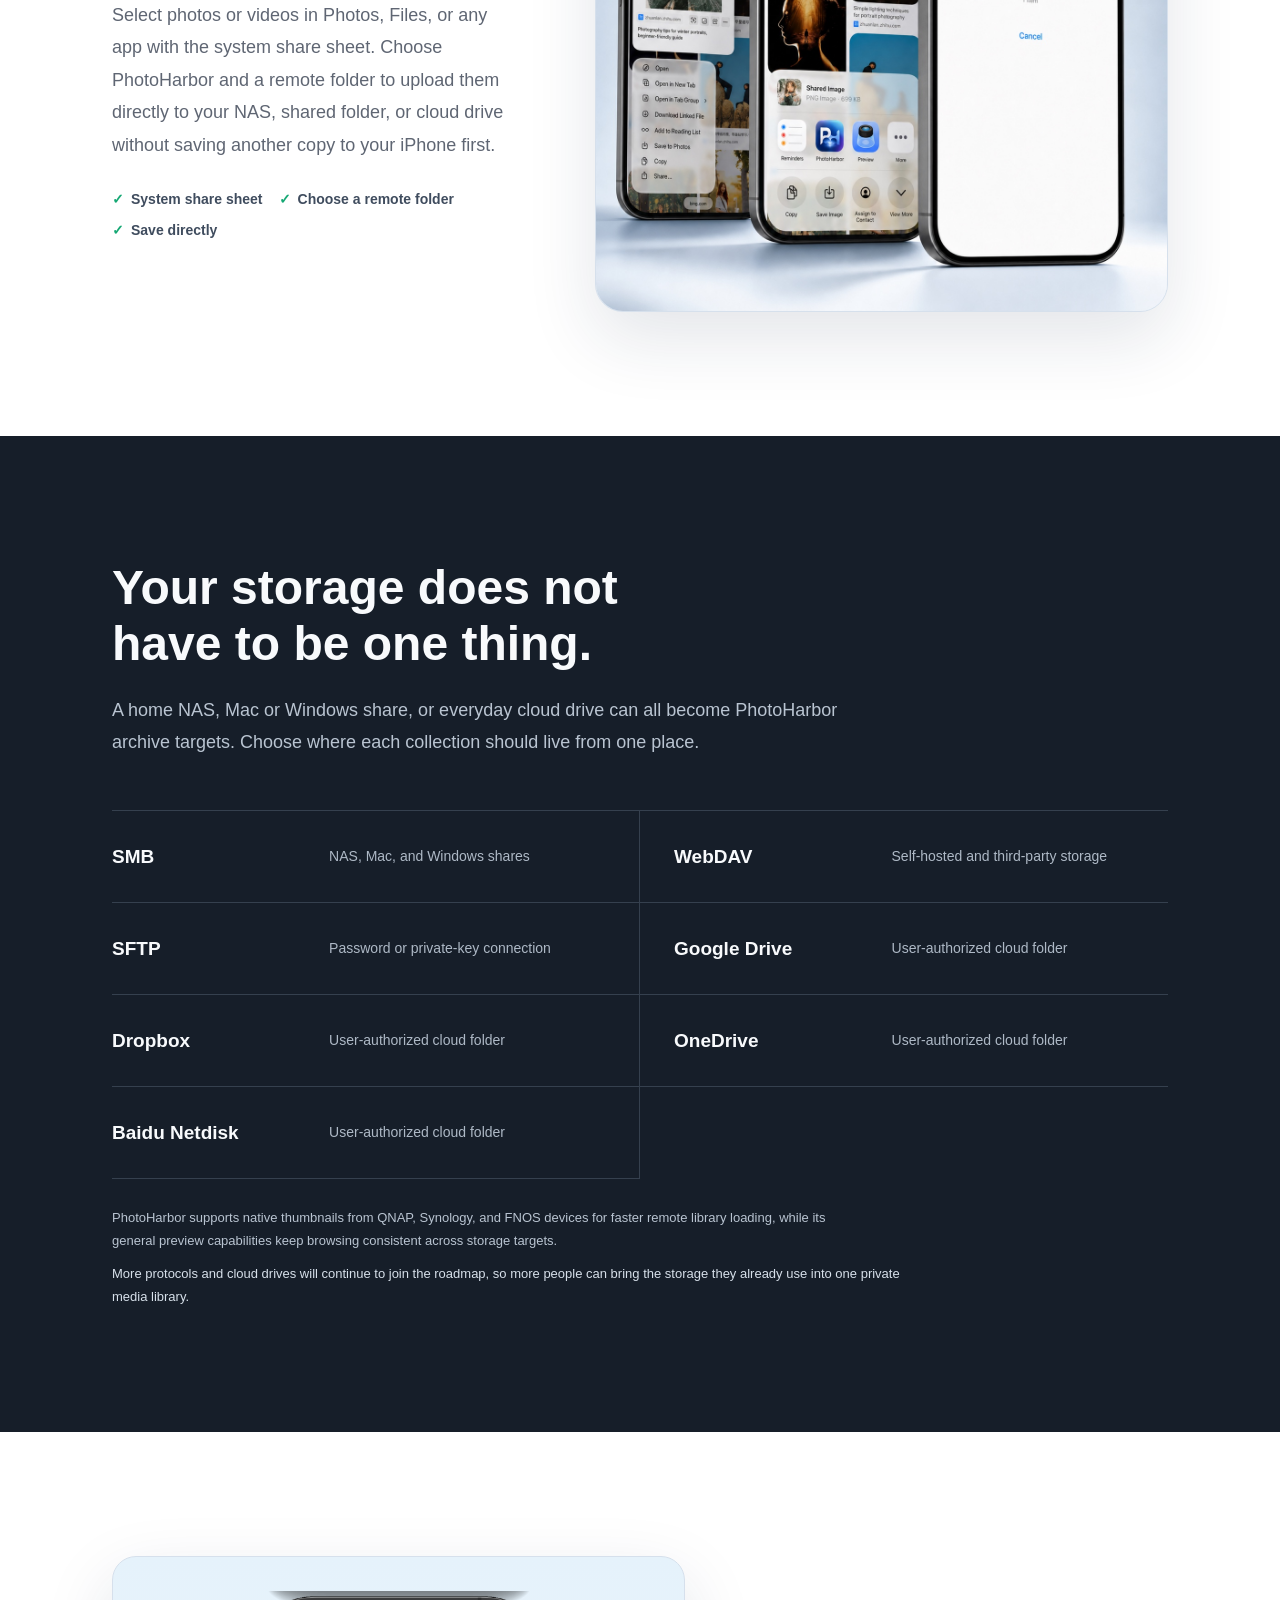
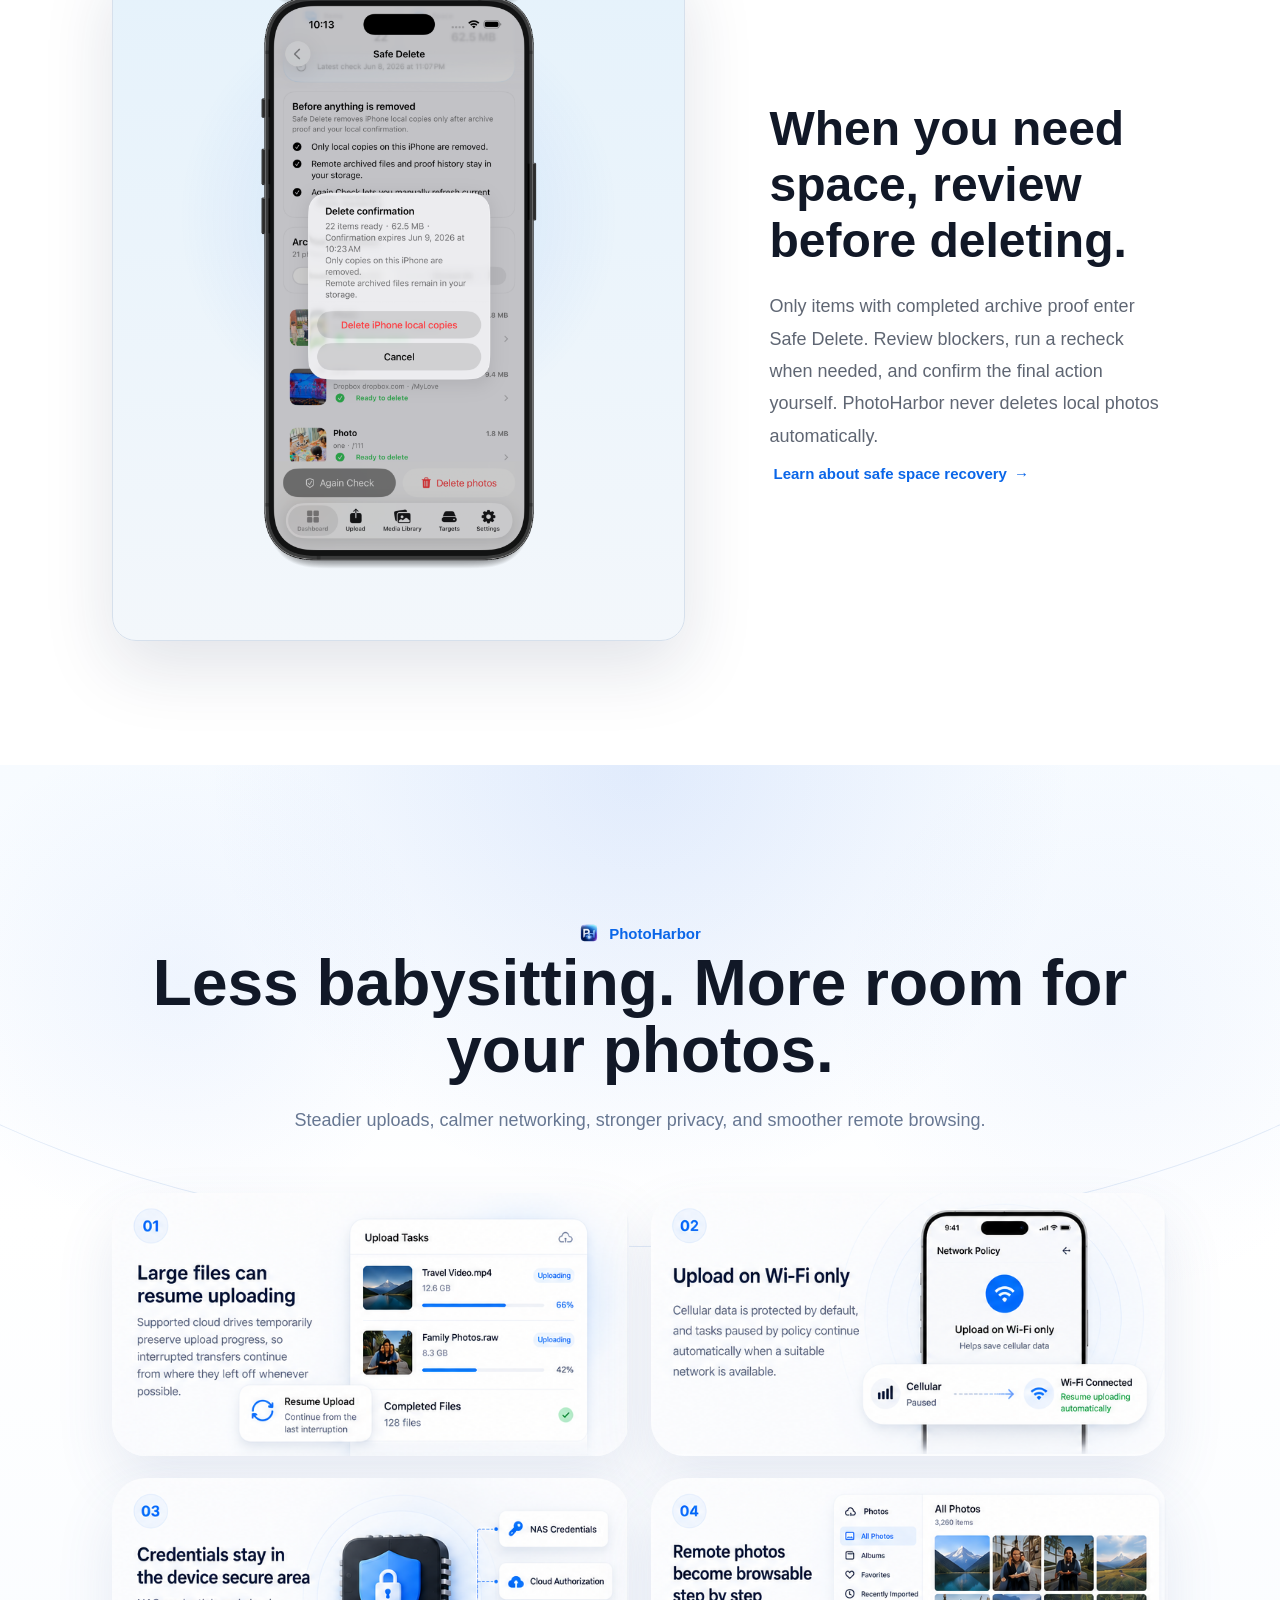
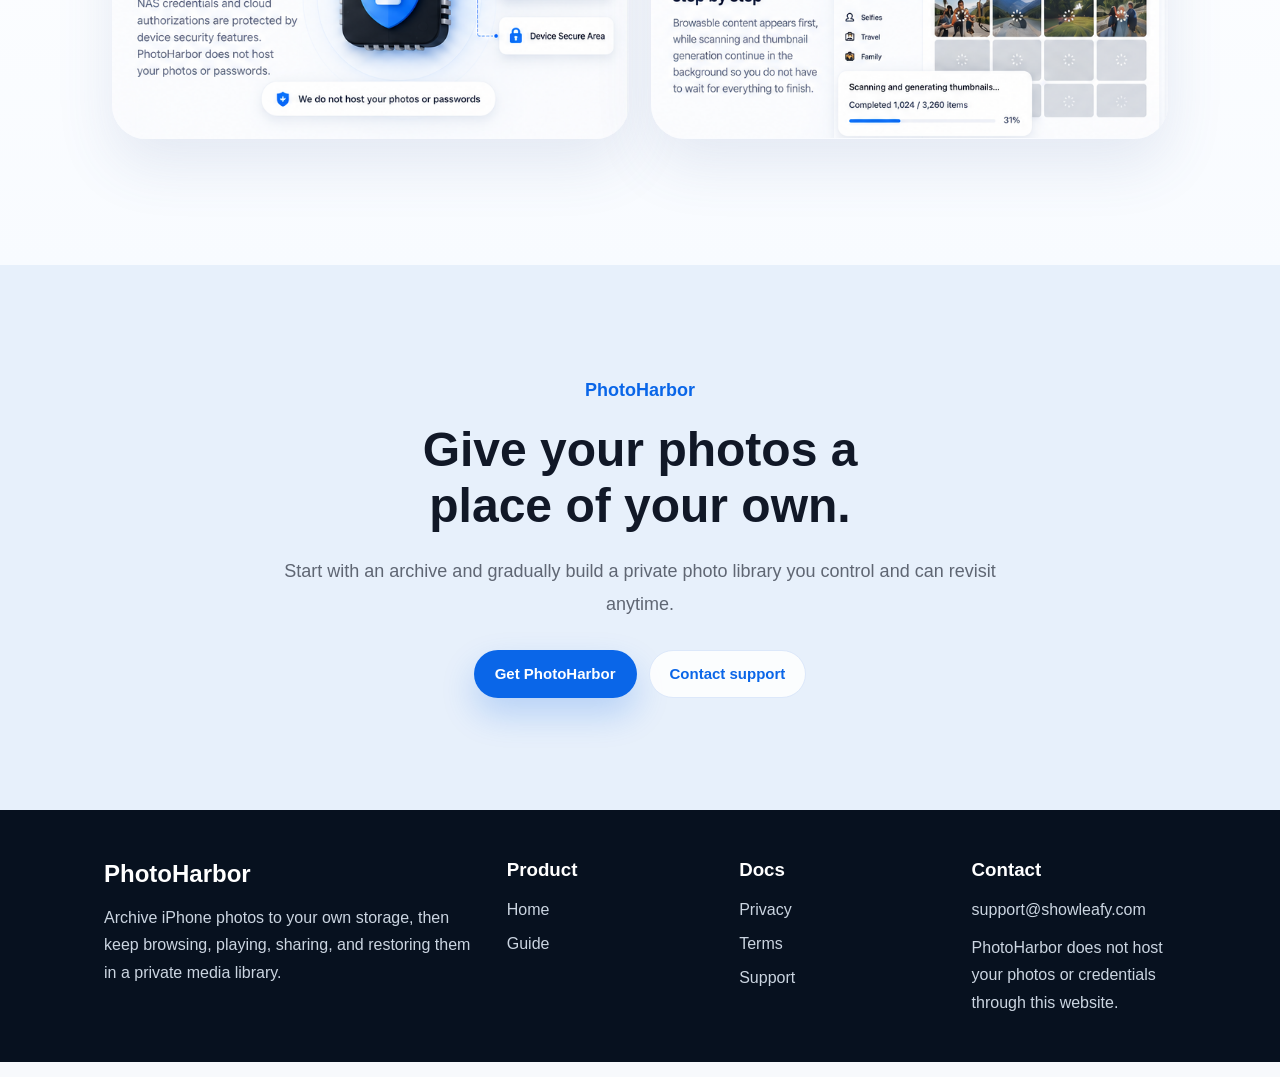
==== commit 432bc48e: "Replace language select menu" ====
--- a/index.html
+++ b/index.html
@@ -11,7 +11,7 @@
     <title>PhotoHarbor</title>
     <link rel="icon" href="assets/app-icon.png" type="image/png">
     <link rel="apple-touch-icon" href="assets/app-icon.png">
-    <link rel="stylesheet" href="assets/styles.css?v=20260616navheight">
+    <link rel="stylesheet" href="assets/styles.css?v=20260616customlang">
   </head>
   <body class="home-page" data-title-key="home_page_title">
     <div class="scroll-progress" aria-hidden="true"></div>
@@ -334,6 +334,6 @@
       </div>
     </footer>
 
-    <script src="assets/app.js?v=20260616langswitch"></script>
+    <script src="assets/app.js?v=20260616customlang"></script>
   </body>
 </html>
--- a/assets/styles.css
+++ b/assets/styles.css
@@ -173,6 +173,86 @@
   pointer-events: none;
 }
 
+.lang-switch.is-enhanced {
+  padding: 0 14px 0 12px;
+}
+
+.lang-switch.is-enhanced .lang-select {
+  position: absolute;
+  width: 1px;
+  min-width: 0;
+  height: 1px;
+  min-height: 0;
+  padding: 0;
+  opacity: 0;
+  pointer-events: none;
+}
+
+.lang-button {
+  display: inline-flex;
+  align-items: center;
+  width: var(--lang-select-width, auto);
+  min-height: 42px;
+  padding: 0;
+  color: var(--ph-color-text);
+  border: 0;
+  background: transparent;
+  cursor: pointer;
+  font-size: 13px;
+  font-weight: 700;
+  line-height: 1.2;
+}
+
+.lang-button:focus {
+  outline: none;
+}
+
+.lang-menu {
+  position: absolute;
+  top: calc(100% + 8px);
+  right: 0;
+  z-index: 40;
+  display: grid;
+  width: max(124px, calc(var(--lang-select-width, 56px) + 46px));
+  padding: 6px;
+  border: 1px solid rgba(184, 199, 222, 0.7);
+  border-radius: 14px;
+  background: var(--ph-color-surface);
+  box-shadow: 0 18px 42px rgba(15, 35, 70, 0.14);
+  opacity: 0;
+  pointer-events: none;
+  transform: translateY(-4px);
+  transition: opacity 140ms var(--ph-ease), transform 140ms var(--ph-ease);
+}
+
+.lang-switch.is-open .lang-menu {
+  opacity: 1;
+  pointer-events: auto;
+  transform: translateY(0);
+}
+
+.lang-menu button {
+  display: flex;
+  align-items: center;
+  min-height: 32px;
+  padding: 0 10px;
+  color: var(--ph-color-text);
+  border: 0;
+  border-radius: 9px;
+  background: transparent;
+  cursor: pointer;
+  font-size: 13px;
+  font-weight: 600;
+  text-align: left;
+}
+
+.lang-menu button:hover,
+.lang-menu button:focus-visible,
+.lang-menu button[aria-selected="true"] {
+  color: var(--ph-color-primary);
+  background: var(--ph-color-primary-soft);
+}
+
 .lang-select {
   width: var(--lang-select-width, auto);
   min-width: 0;
@@ -2823,6 +2903,15 @@
     font-size: 12px;
   }
 
+  .lang-button,
+  .lang-menu button {
+    font-size: 12px;
+  }
+
+  .lang-menu {
+    right: -2px;
+  }
+
   .hero {
     padding: 32px 16px 58px;
   }
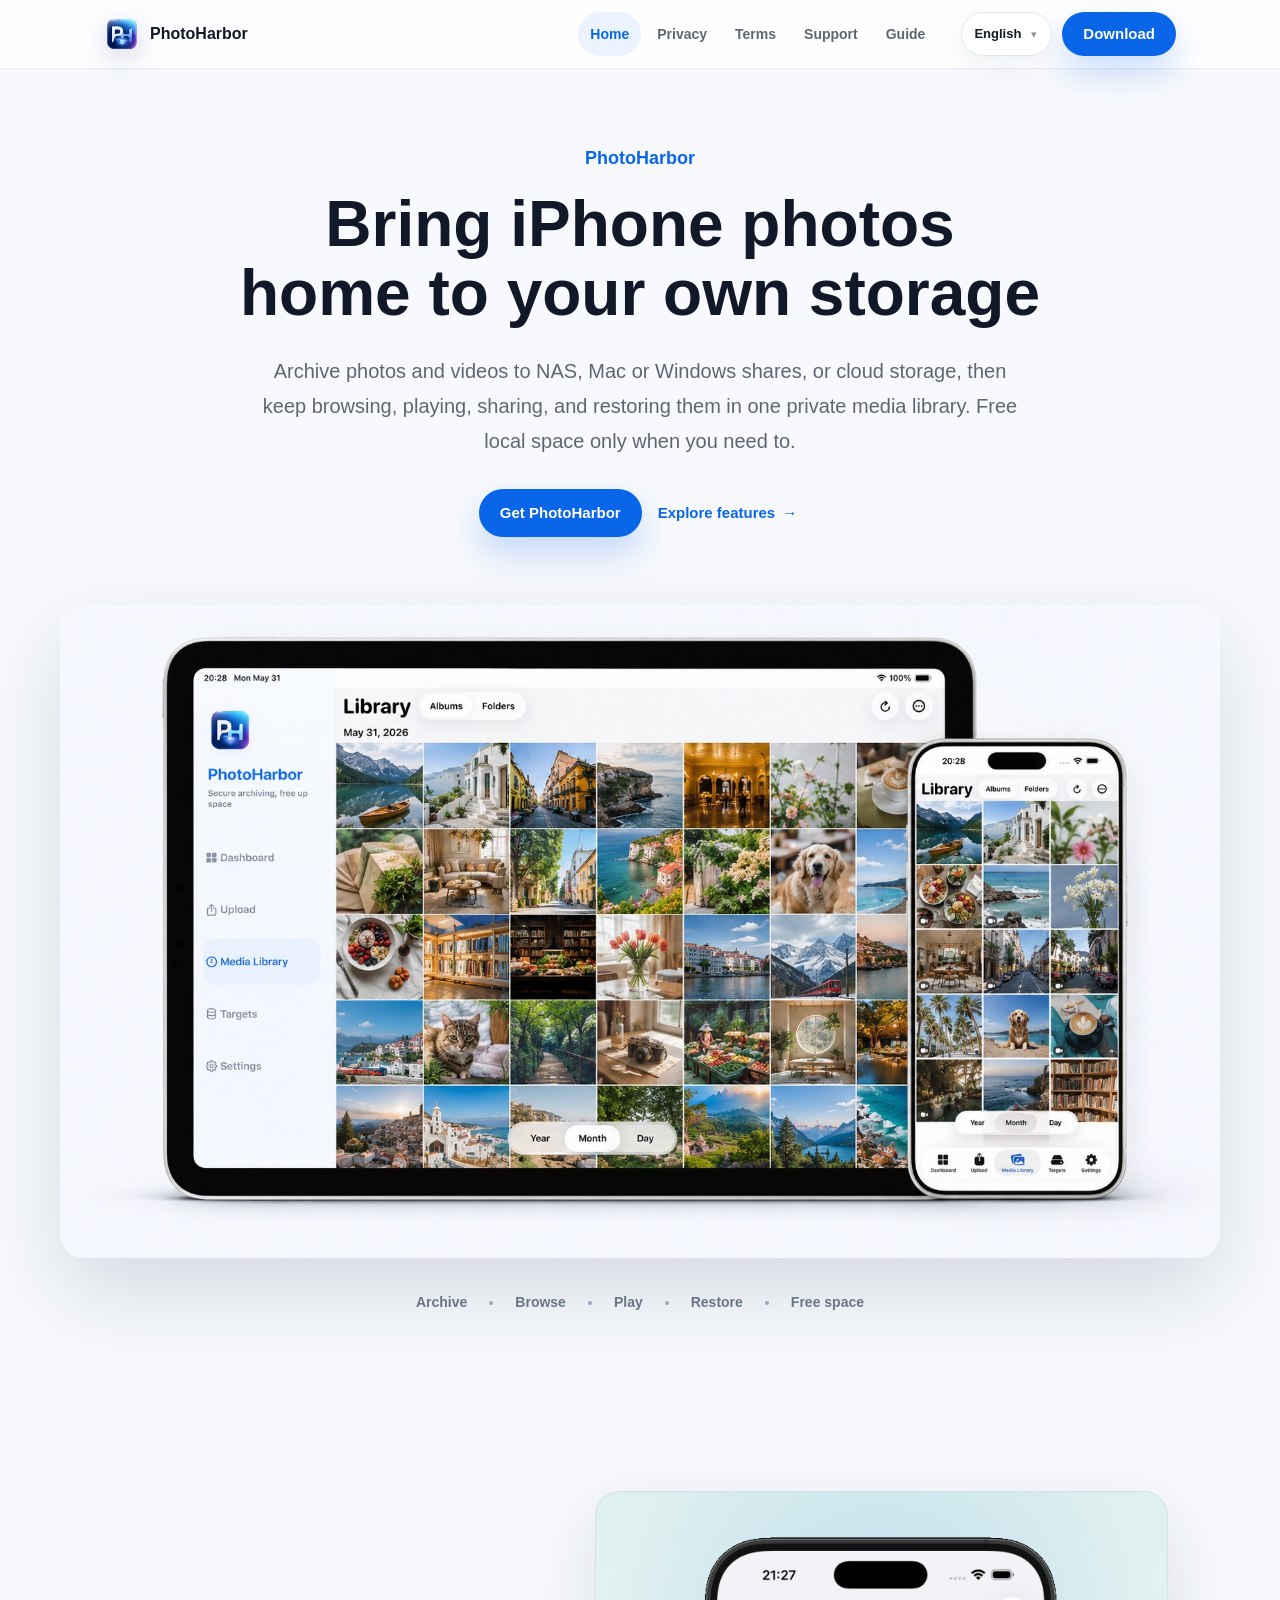
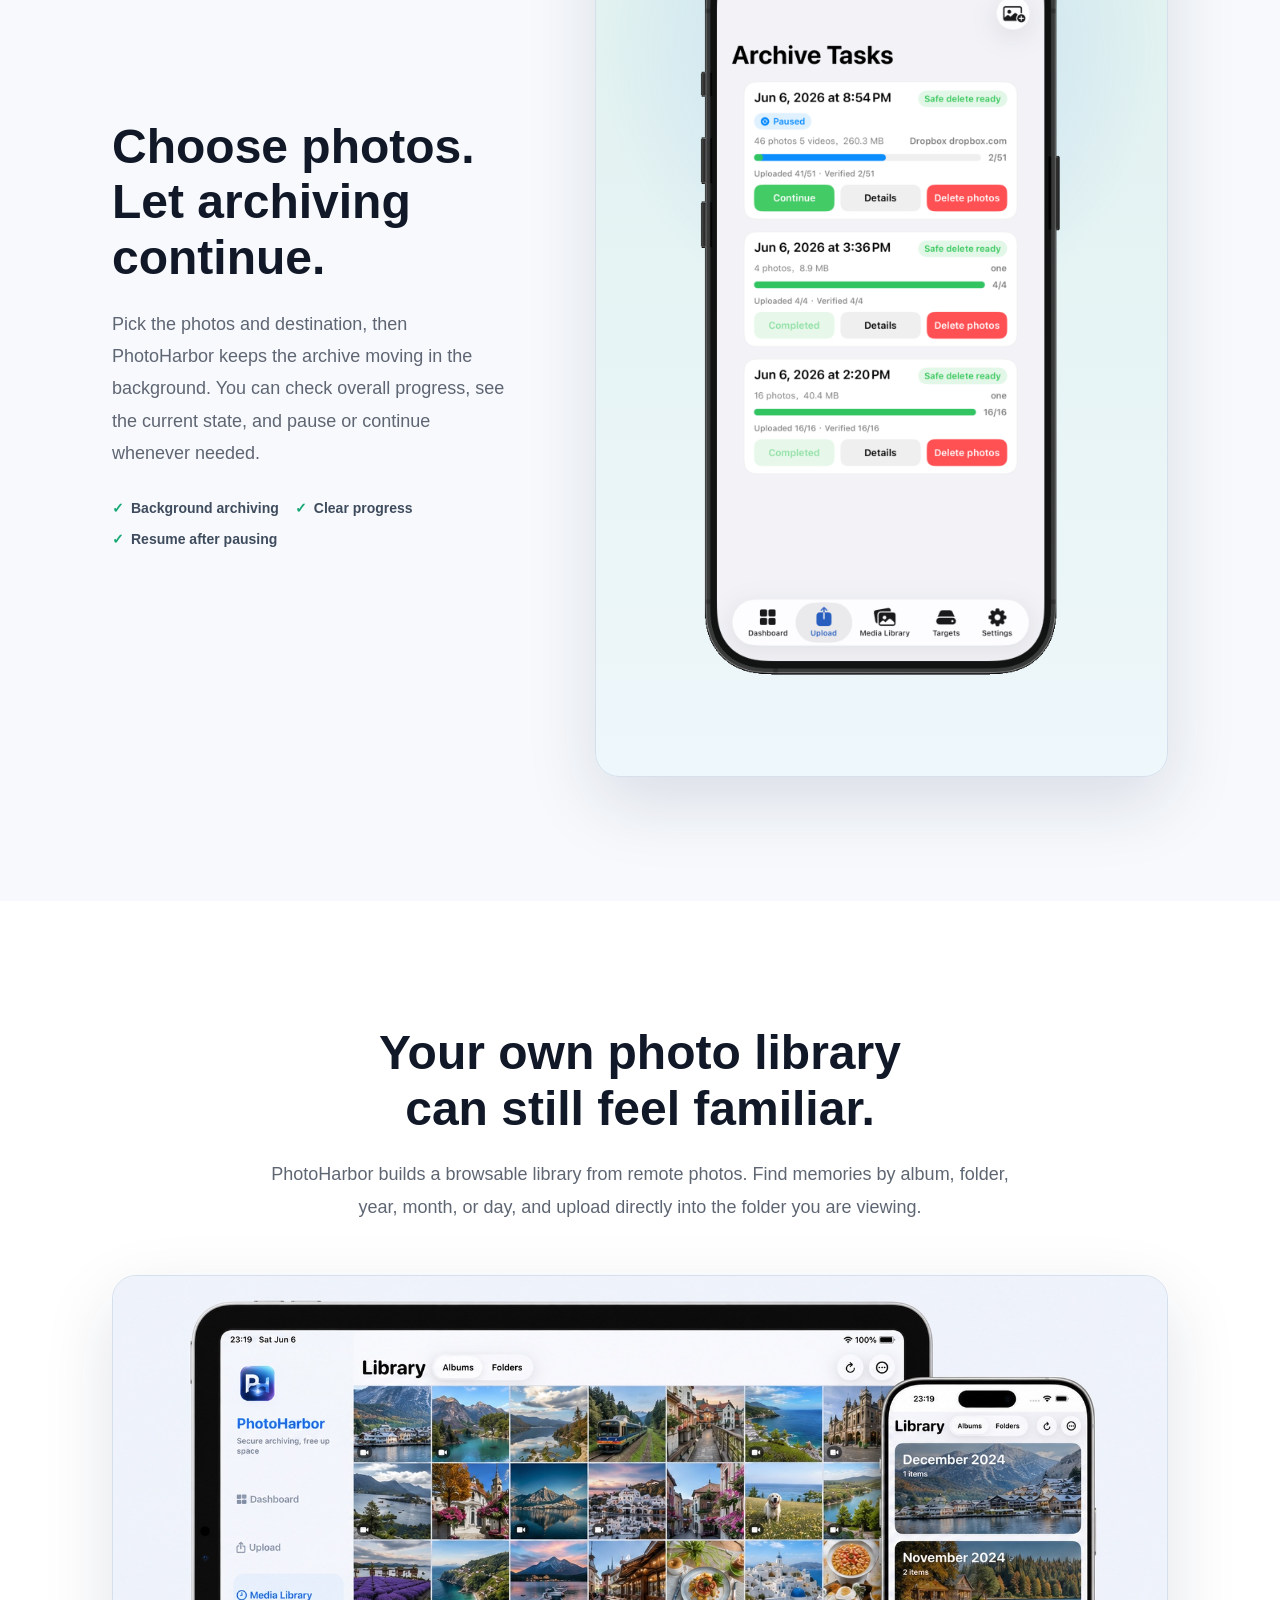
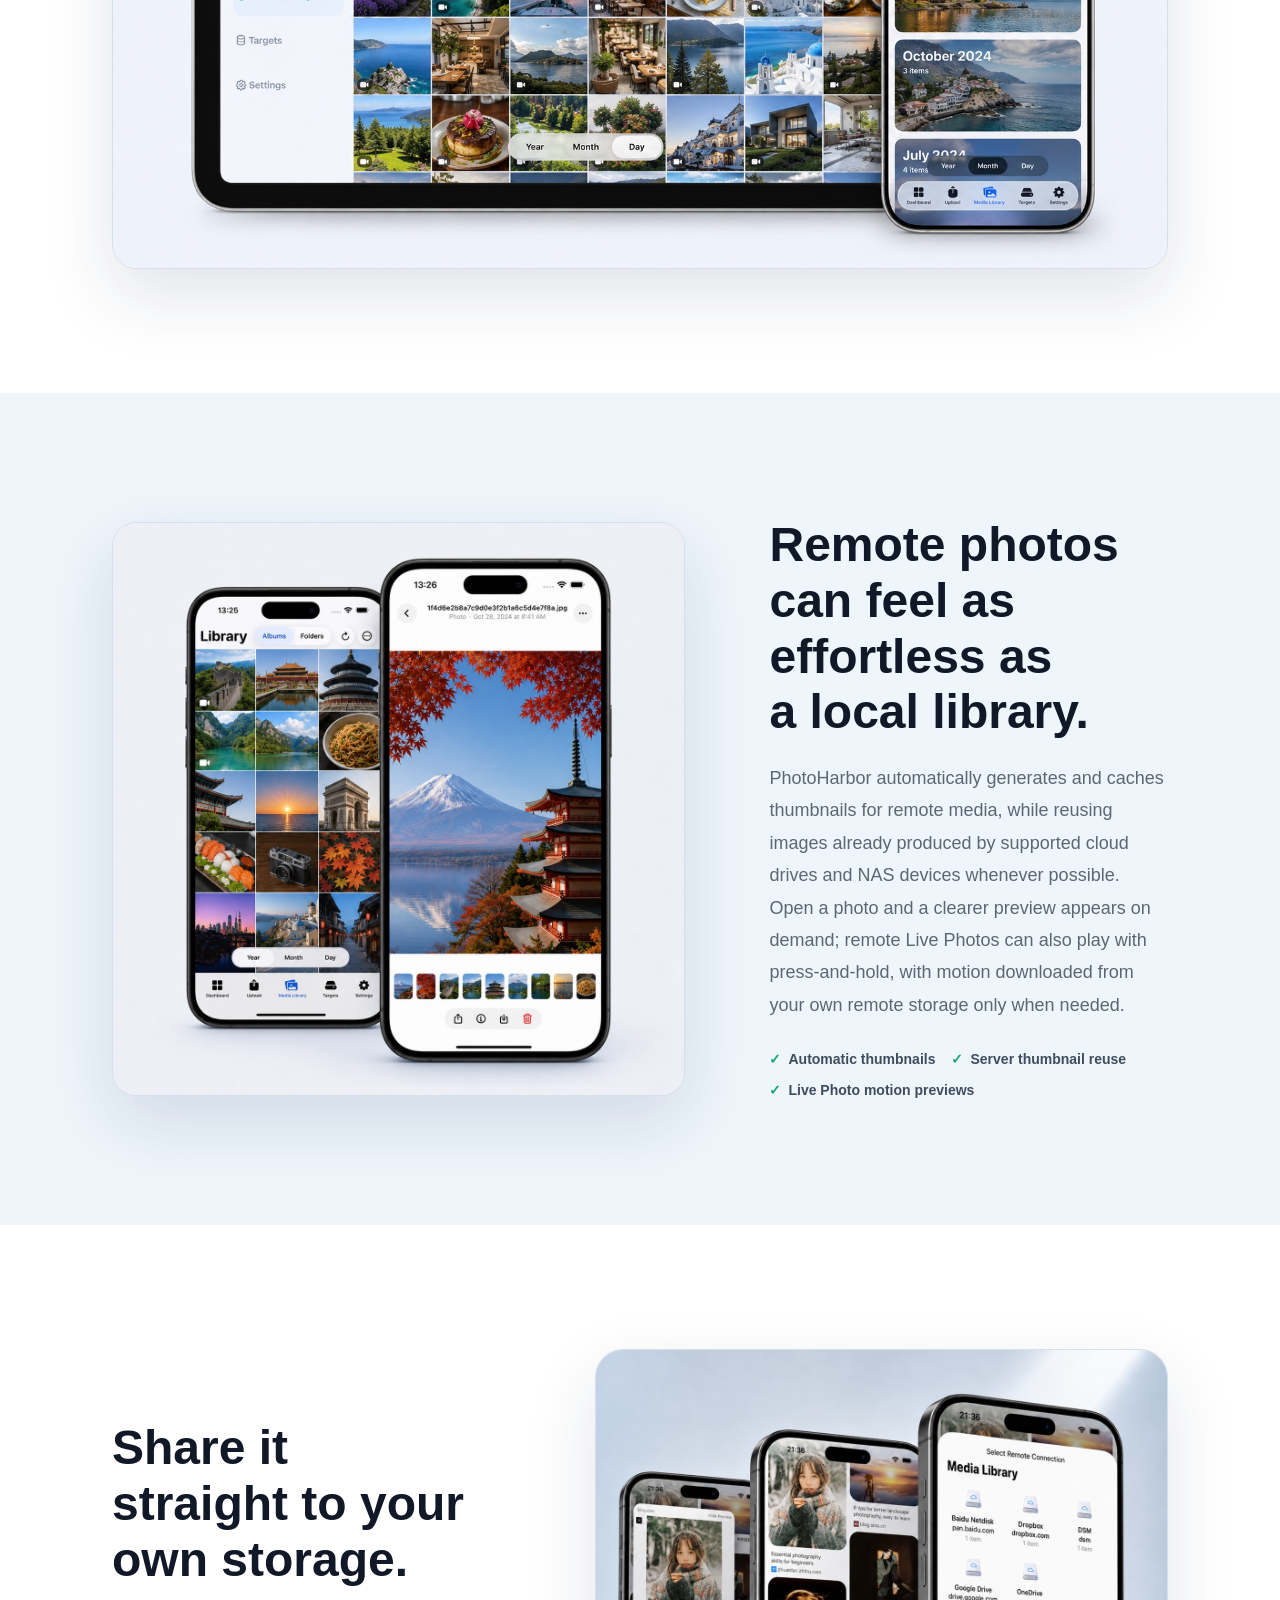
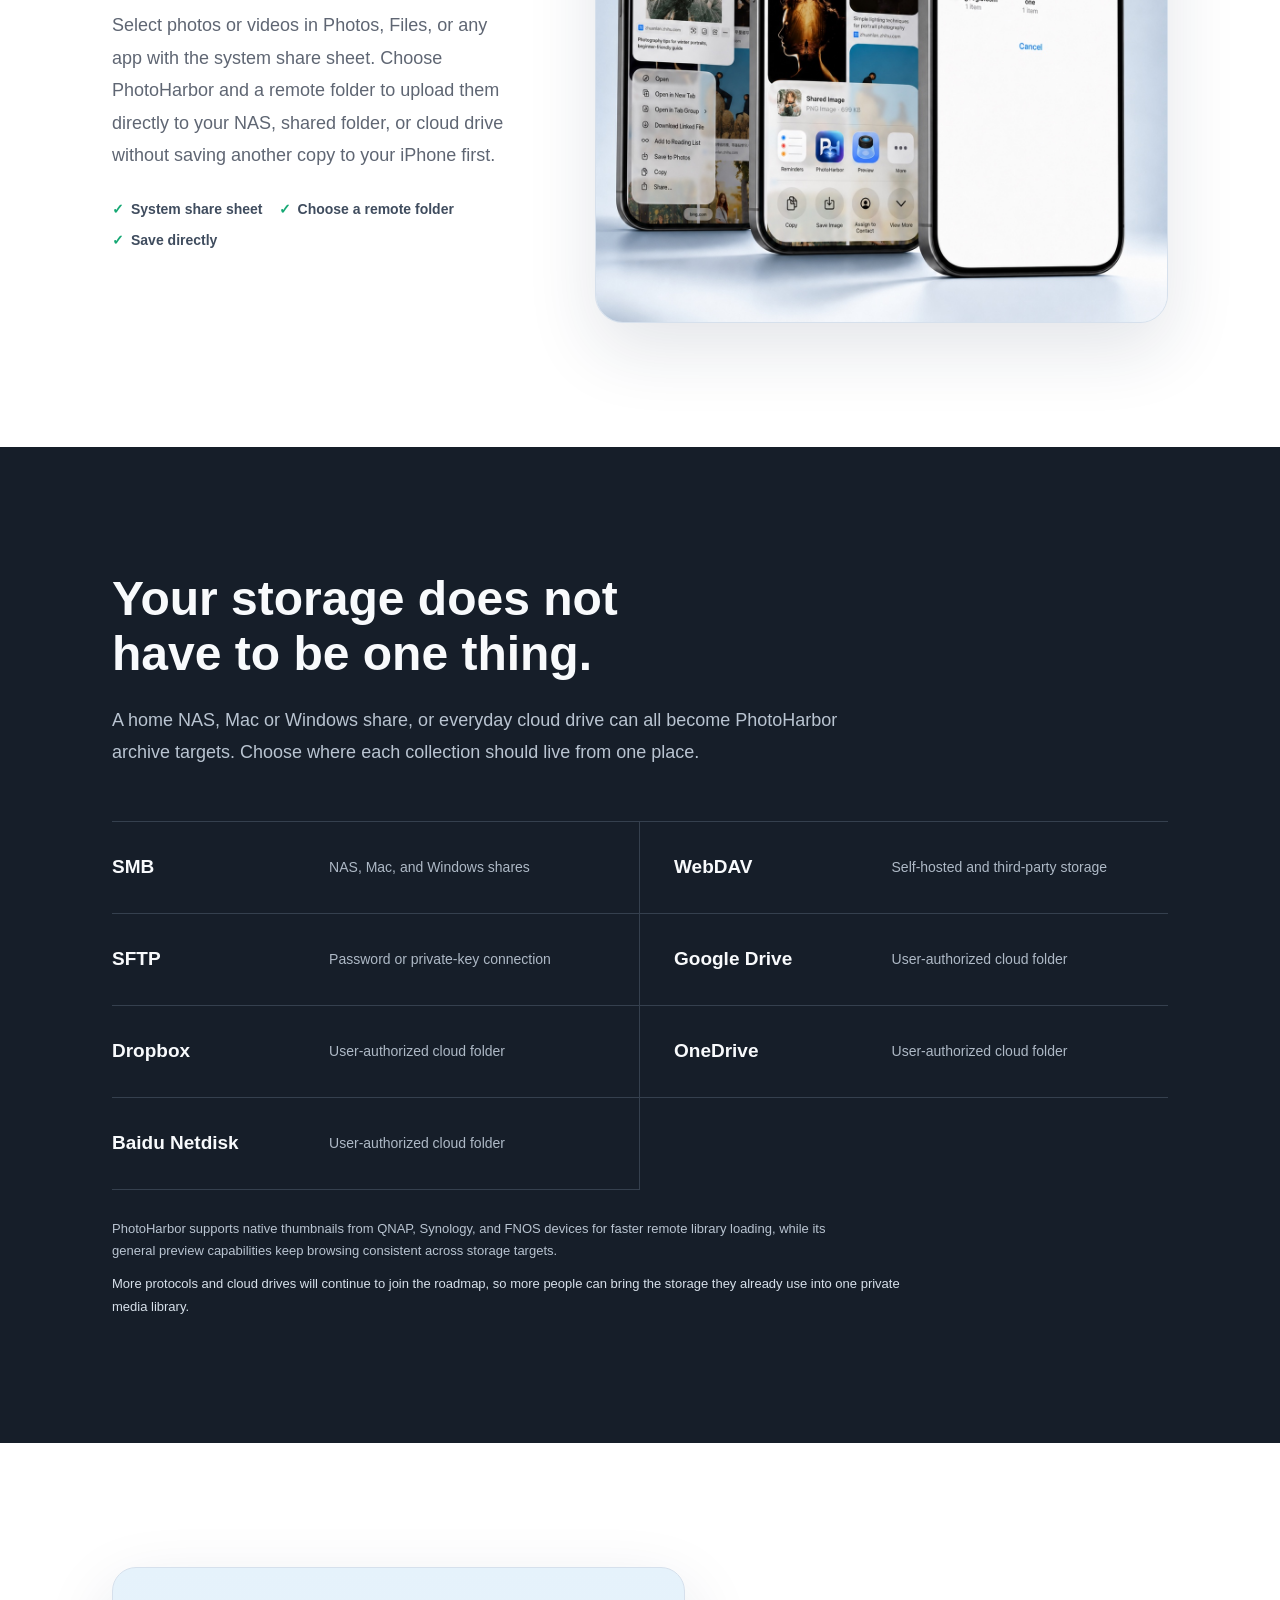
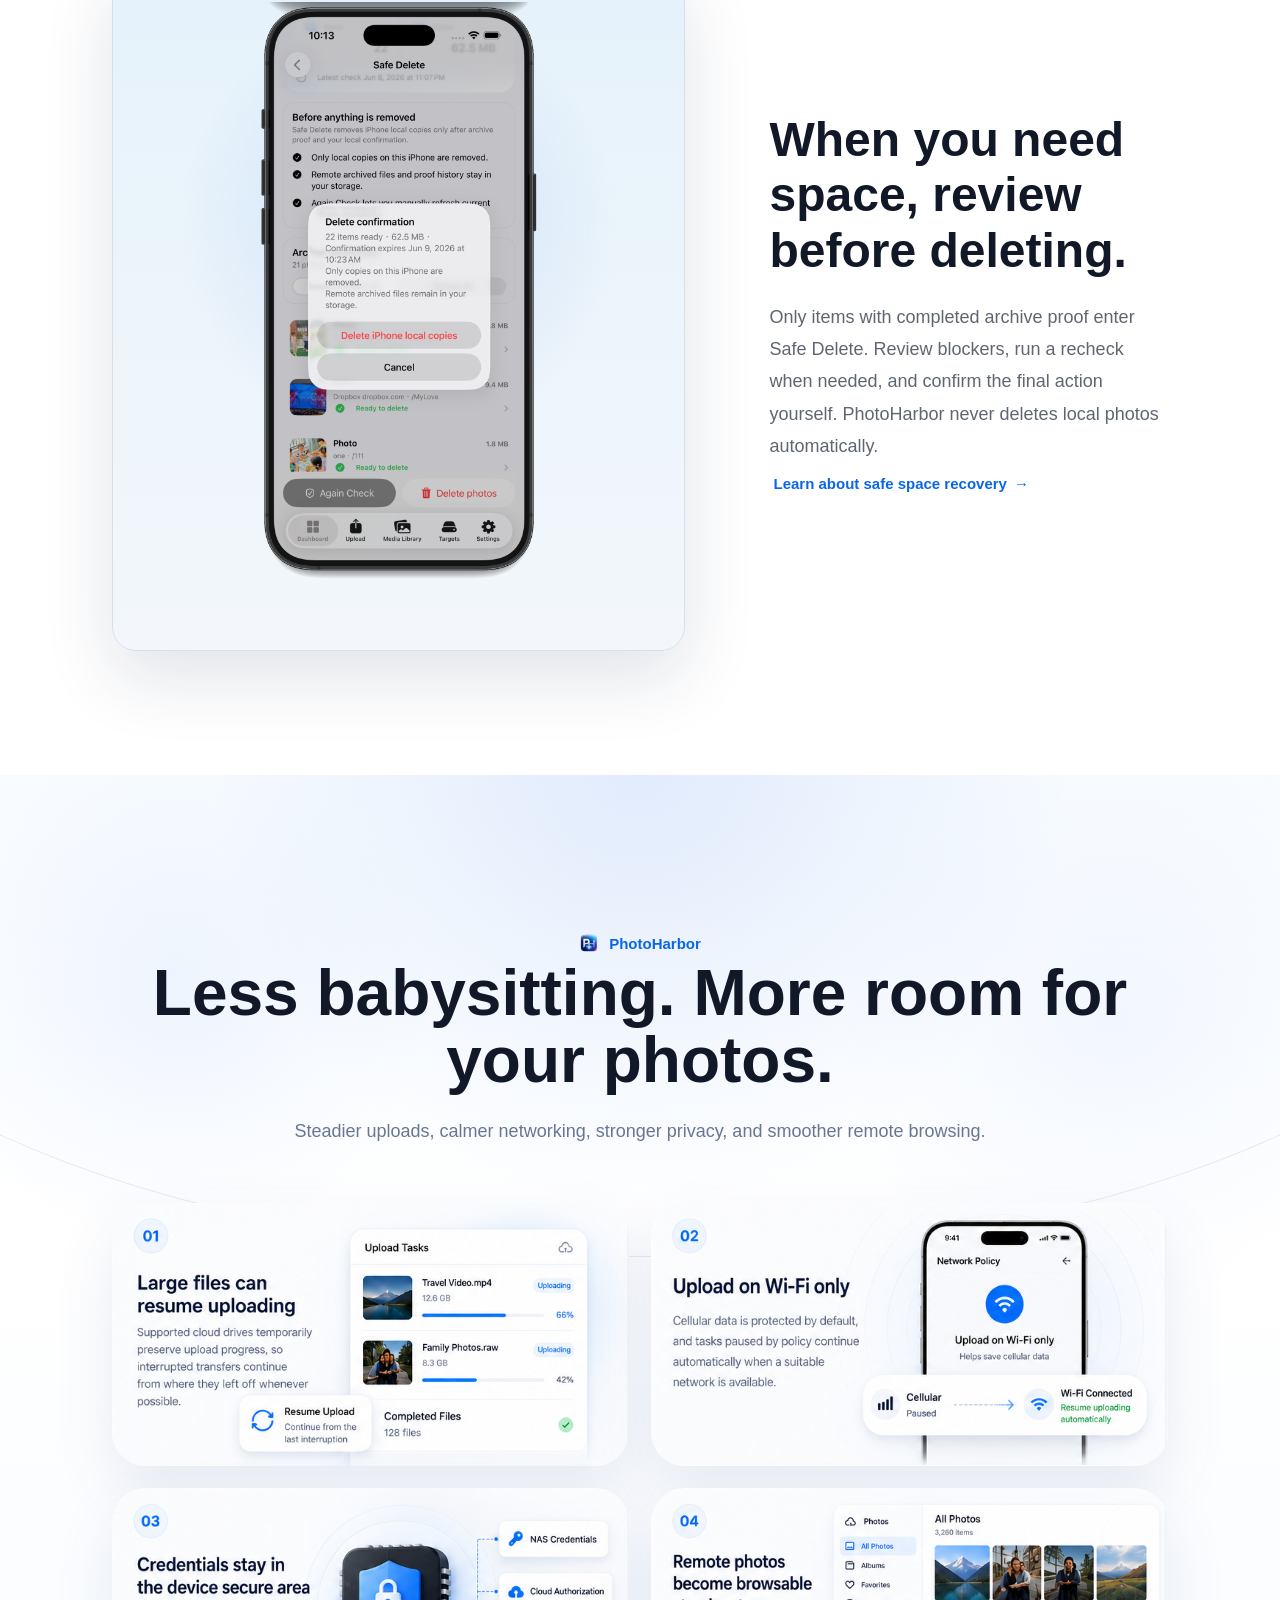
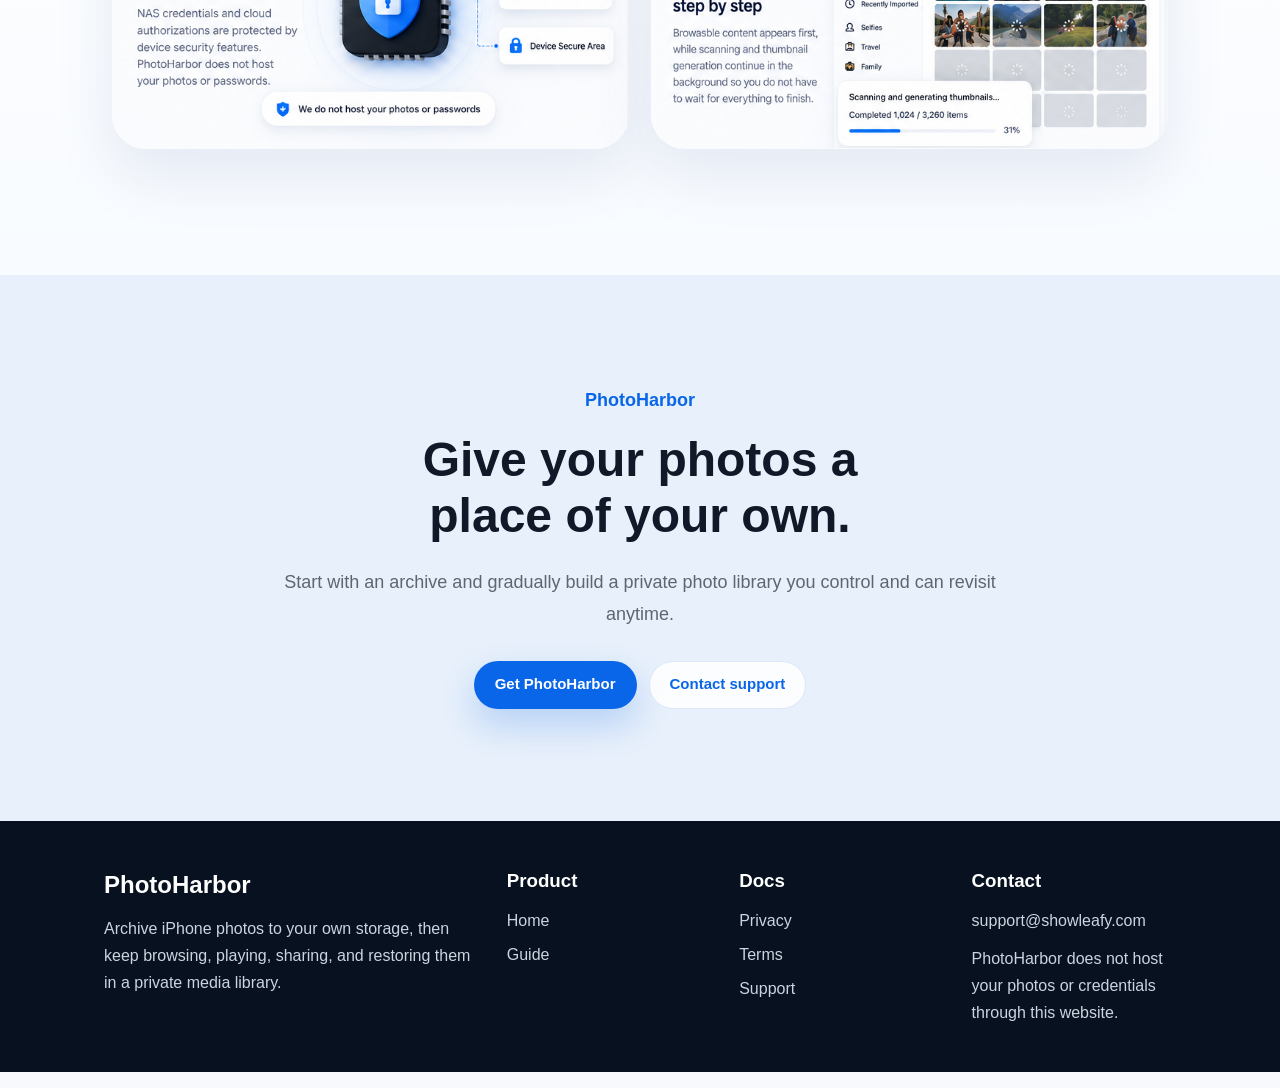
==== commit a2028b26: "Publish PhotoHarbor website updates" ====
--- a/index.html
+++ b/index.html
@@ -11,7 +11,7 @@
     <title>PhotoHarbor</title>
     <link rel="icon" href="assets/app-icon.png" type="image/png">
     <link rel="apple-touch-icon" href="assets/app-icon.png">
-    <link rel="stylesheet" href="assets/styles.css?v=20260616customlang">
+    <link rel="stylesheet" href="assets/styles.css?v=20260617delegalfix">
   </head>
   <body class="home-page" data-title-key="home_page_title">
     <div class="scroll-progress" aria-hidden="true"></div>
@@ -143,11 +143,11 @@
             <div class="story-copy reveal">
               <p class="story-index">03</p>
               <h2 data-i18n="home_thumbnail_title">远端照片，也能像本地相册一样顺手。</h2>
-              <p data-i18n="home_thumbnail_text">PhotoHarbor 会自动生成并缓存远端媒体缩略图，也会优先获取支持的网盘和 NAS 已生成的小图，减少等待和原件读取。打开单张照片时，再按需呈现更清晰的预览。</p>
+              <p data-i18n="home_thumbnail_text">PhotoHarbor 会自动生成并缓存远端媒体缩略图，也会优先获取支持的网盘和 NAS 已生成的小图，减少等待和原件读取。打开单张照片时，再按需呈现更清晰的预览；远端 Live Photo 也可按住动态预览，动态部分只在需要时从你的远端存储下载到本机缓存。</p>
               <div class="feature-notes">
                 <span data-i18n="home_thumbnail_note_1">自动生成缩略图</span>
                 <span data-i18n="home_thumbnail_note_2">复用服务端小图</span>
-                <span data-i18n="home_thumbnail_note_3">按需高清预览</span>
+                <span data-i18n="home_thumbnail_note_3">Live Photo 动态预览</span>
               </div>
             </div>
             <div class="media-frame media-thumbnails thumbnail-shot-frame reveal" data-reveal-delay="100">
@@ -334,6 +334,6 @@
       </div>
     </footer>
 
-    <script src="assets/app.js?v=20260616customlang"></script>
+    <script src="assets/app.js?v=20260617delegalfix"></script>
   </body>
 </html>
--- a/assets/styles.css
+++ b/assets/styles.css
@@ -2348,6 +2348,19 @@
   box-shadow: none;
 }
 
+.legal-hero-card h1,
+.legal-primary-commitment strong,
+.legal-summary-grid strong,
+.legal-meta em {
+  overflow-wrap: anywhere;
+  word-break: normal;
+  hyphens: auto;
+}
+
+.legal-hero-card h1 {
+  text-wrap: pretty;
+}
+
 .legal-hero-card .eyebrow {
   color: var(--ph-color-primary);
 }
@@ -2955,6 +2968,19 @@
     font-size: 15px;
   }
 
+  .legal-hero-card h1 {
+    font-size: clamp(30px, 9vw, 40px);
+    line-height: 1.12;
+    text-wrap: pretty;
+  }
+
+  .legal-primary-commitment strong,
+  .legal-summary-grid strong,
+  .legal-meta em {
+    font-size: 14px;
+    line-height: 1.4;
+  }
+
   .legal-summary-grid,
   .provider-list {
     grid-template-columns: 1fr;
